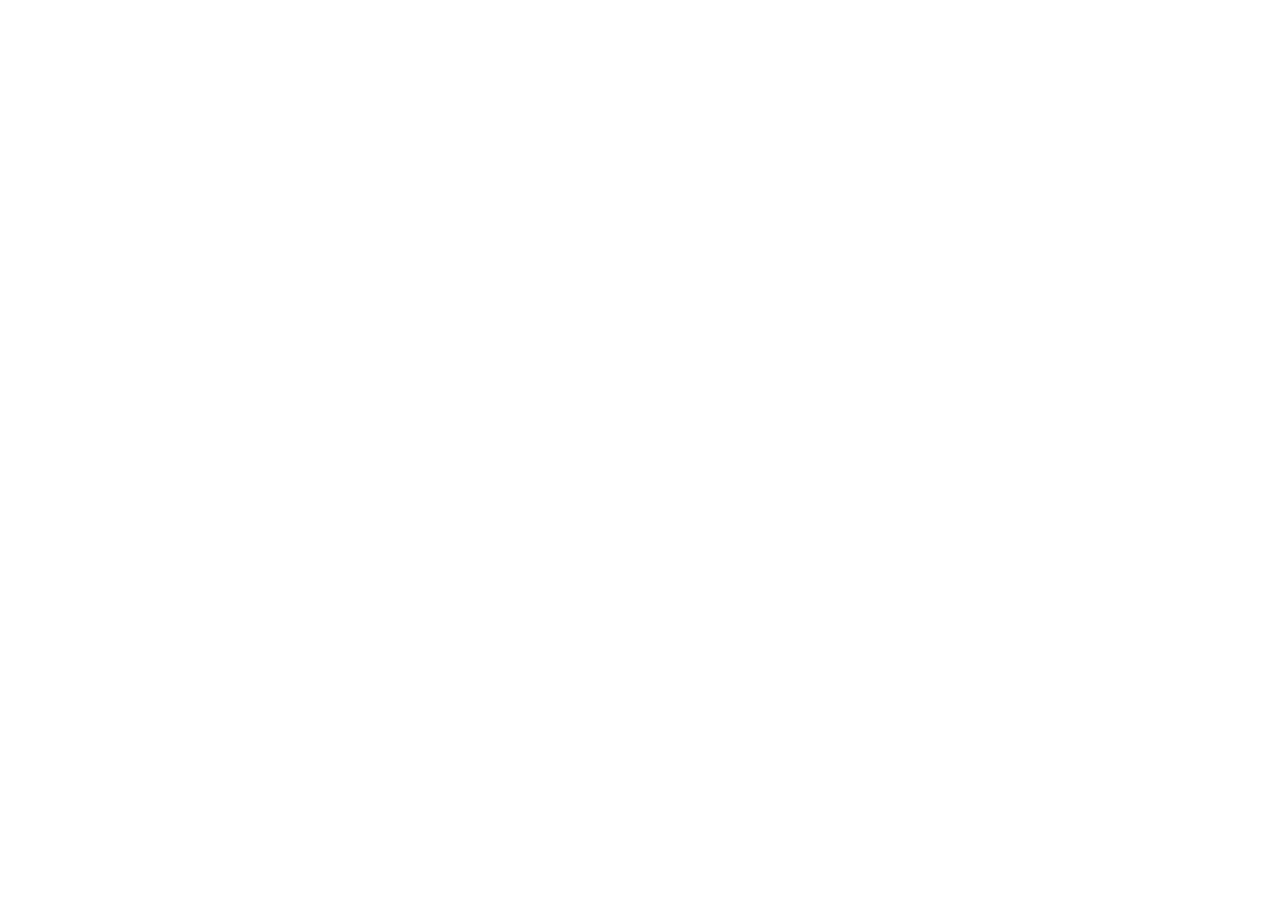
==== index.html @ d217289e "Update website content" ====
<!doctype html>
<html lang="en">

<head>
  <meta charset="utf-8" />
  <meta name="viewport" content="width=device-width, initial-scale=1" />
  <title>Mithil Ravulapalli — Data science/title>
  <meta name="description" content="Mithil Ravulapalli — Aspiring Data Analyst focused on business transformation with AI, ML and data engineering." />

  <!-- Tailwind CDN -->
  <script src="https://cdn.tailwindcss.com"></script>
  <script>
    tailwind.config = {
      theme: {
        extend: {
          colors: {
            primary: '#a00964',
            sidebg: '#0e1722',
            iconbg: '#202647'
          }
        }
      }
    }
  </script>

  <!-- Fonts & Icons -->
  <link rel="preconnect" href="https://fonts.googleapis.com">
  <link rel="preconnect" href="https://fonts.gstatic.com" crossorigin>
  <link href="https://fonts.googleapis.com/css2?family=Inter:wght@300;400;600;700;800&display=swap" rel="stylesheet">
  <link rel="stylesheet" href="https://cdnjs.cloudflare.com/ajax/libs/font-awesome/6.7.2/css/all.min.css" crossorigin="anonymous" referrerpolicy="no-referrer" />

  <style>
    :root{--bg:#0f1724}
    html,body{font-family:Inter,ui-sans-serif,system-ui,-apple-system,'Segoe UI',Roboto,'Helvetica Neue',Arial}
    /* nav hide class used by hide-on-scroll */
    .nav-hidden{transform:translateY(-120%);transition:transform .28s ease-in-out}
    
    /* Modal styles */
    .fixed { position: fixed; }
    .inset-0 { top: 0; right: 0; bottom: 0; left: 0; }
    .z-50 { z-index: 50; }
    .transition-opacity { transition-property: opacity; }
    .duration-300 { transition-duration: 300ms; }
    .opacity-0 { opacity: 0; }
    .opacity-100 { opacity: 1; }
    .backdrop-blur-sm { backdrop-filter: blur(4px); }
  </style>
</head>

<body class="bg-gray-50 text-gray-800">
  <header id="topNav" class="bg-white shadow sticky top-0 z-40">
    <div class="max-w-6xl mx-auto px-4 sm:px-6 lg:px-8">
      <div class="flex justify-between items-center py-4">
        <div class="flex items-center gap-4">
          <img src="IMG_2769.jpg" alt="Mithil Ravulapalli" class="w-14 h-14 rounded-full object-cover border-2 border-primary shadow-sm">
          <div>
            <a href="#Home" class="text-lg font-semibold text-gray-900">Mithil Ravulapalli</a>
            <p class="text-sm text-gray-500">Data Scientist · ML & AI</p>
          </div>
        </div>

        <nav class="hidden md:flex items-center gap-6 text-sm">
          <a href="#Home" class="hover:text-primary">Home</a>
          <a href="#About" class="hover:text-primary">About</a>
          <a href="#Skills" class="hover:text-primary">Skills</a>
          <a href="#Projects" class="hover:text-primary">Projects</a>
          <a href="#Education" class="hover:text-primary">Education</a>
          <a href="#Contact" class="text-white bg-primary px-3 py-2 rounded-md hover:opacity-95">Get Started</a>
        </nav>

        <div class="md:hidden">
          <button id="menuToggle" aria-label="Toggle menu" class="p-2 rounded-md bg-gray-100">
            <i class="fa-solid fa-bars"></i>
          </button>
        </div>
      </div>
    </div>
    <!-- Mobile menu -->
    <div id="mobileMenu" class="md:hidden hidden bg-white border-t">
      <div class="px-4 py-3 space-y-2">
        <a href="#Home" class="block">Home</a>
        <a href="#About" class="block">About</a>
        <a href="#Skills" class="block">Skills</a>
        <a href="#Projects" class="block">Projects</a>
        <a href="#Education" class="block">Education</a>
        <a href="#Contact" class="block text-primary">Get Started</a>
      </div>
    </div>
  </header>

  <main class="max-w-6xl mx-auto">
    <!-- Hero: canvas particle background with overlay -->
    <section id="Home" class="relative w-full h-screen overflow-hidden">
      <canvas id="heroCanvas" class="absolute inset-0 w-full h-full"></canvas>

      <div class="absolute inset-0 bg-black/30"></div>

      <div class="relative z-10 flex items-center justify-center h-full px-6">
        <div class="max-w-3xl w-full text-center text-white backdrop-blur-md bg-white/10 border border-white/20 rounded-2xl shadow-xl p-8 md:p-12" style="box-shadow:0 8px 40px 0 rgba(80,60,180,0.18);">
          <h1 class="text-4xl md:text-6xl font-extrabold leading-tight tracking-tight drop-shadow-lg" style="text-shadow:0 2px 24px #6b21a8,0 1px 0 #000">I build data-driven products<br class="hidden md:inline">& AI systems that move businesses forward</h1>
          <p class="mt-5 text-lg md:text-xl text-blue-100 max-w-2xl mx-auto font-medium drop-shadow">Data scientist skilled in Python, machine learning, and end-to-end AI solutions — specializing in predictive modeling, recommendation systems, and automation that boost efficiency and growth.</p>

          <div class="mt-10 flex justify-center gap-4 flex-wrap">
            <a href="#Projects" class="inline-block bg-gradient-to-r from-indigo-500 via-purple-600 to-pink-500 text-white px-7 py-3 rounded-lg shadow-lg font-semibold text-lg transition-all duration-200 hover:scale-105 hover:from-indigo-600 hover:to-pink-600 focus:outline-none focus:ring-2 focus:ring-primary">View My Work</a>
            <a href="https://github.com/Mithil0723" target="_blank" rel="noopener" class="inline-block border border-white/40 text-white px-7 py-3 rounded-lg font-semibold text-lg bg-white/10 hover:bg-white/20 transition-all duration-200 shadow focus:outline-none focus:ring-2 focus:ring-primary">GitHub</a>
          </div>
        </div>
      </div>
    </section>

    <!-- About -->
<section id="About" class="px-6 py-16">
  <div class="grid grid-cols-1 md:grid-cols-2 gap-12 items-center">
    <div class="md:col-span-1">
      <img src="IMG_2769.jpg" alt="Mithil" class="rounded-lg shadow-2xl w-full object-cover h-auto max-h-[500px]">
    </div>
    <div class="md:col-span-1">
      <h2 class="text-3xl font-bold text-gray-900">About Me</h2>
      <p class="mt-4 text-lg text-gray-700">I am a Data Science student at the University of Illinois at Chicago (UIC), passionate about transforming complex datasets into strategic insights. My goal is to build data-driven solutions that empower teams to make smarter, more informed decisions.</p>
      <p class="mt-4 text-gray-600">My background of being raised across different parts of India has given me a unique adaptability and a global mindset, which I apply to my work in data science. I specialize in building recommendation systems, predictive models, and analytics pipelines using a variety of tools including Python, R, and SQL.</p>
      
      <h3 class="mt-8 text-2xl font-bold text-gray-900">Core Competencies</h3>
      <div class="mt-4 flex flex-wrap gap-3">
        <span class="bg-primary text-white px-3 py-1 rounded-full text-sm font-medium">Python</span>
        <span class="bg-primary text-white px-3 py-1 rounded-full text-sm font-medium">Machine Learning</span>
        <span class="bg-primary text-white px-3 py-1 rounded-full text-sm font-medium">Data Analysis</span>
        <span class="bg-primary text-white px-3 py-1 rounded-full text-sm font-medium">SQL</span>
        <span class="bg-primary text-white px-3 py-1 rounded-full text-sm font-medium">Tableau</span>
        <span class="bg-primary text-white px-3 py-1 rounded-full text-sm font-medium">TensorFlow</span>
      </div>
    </div>
  </div>
</section>

    <!-- Skills -->
    <section id="Skills" class="px-6 py-12 bg-white">
      <h2 class="text-2xl font-semibold text-gray-900">Skills</h2>
      <div class="mt-6 grid gap-4 md:grid-cols-2 lg:grid-cols-3">
        <div class="p-4 bg-gray-50 rounded-lg shadow">
          <h4 class="font-semibold text-primary">Programming</h4>
          <p class="mt-2 text-sm text-gray-600">Python, R, SQL, C++, Java, C, SAS</p>
        </div>
        <div class="p-4 bg-gray-50 rounded-lg shadow">
          <h4 class="font-semibold text-primary">Data Analysis</h4>
          <p class="mt-2 text-sm text-gray-600">Exploratory Data Analysis, Hypothesis Testing, Business Analytics</p>
        </div>
        <div class="p-4 bg-gray-50 rounded-lg shadow">
          <h4 class="font-semibold text-primary">Machine Learning</h4>
          <p class="mt-2 text-sm text-gray-600">Decision Trees, Random Forests, Neural Networks, Deep Learning, Predictive Modeling</p>
        </div>
        <div class="p-4 bg-gray-50 rounded-lg shadow">
          <h4 class="font-semibold text-primary">Libraries</h4>
          <p class="mt-2 text-sm text-gray-600">NumPy, Pandas, Scikit-learn, TensorFlow, Matplotlib, Seaborn</p>
        </div>
        <div class="p-4 bg-gray-50 rounded-lg shadow">
          <h4 class="font-semibold text-primary">Databases & Tools</h4>
          <p class="mt-2 text-sm text-gray-600">MySQL, MariaDB, PowerBI, Tableau, GitHub, VS Code</p>
        </div>
      </div>
    </section>

    <!-- Projects -->
    <section id="Projects" class="px-6 py-12">
      <h2 class="text-2xl font-semibold text-gray-900">Featured Projects</h2>
      <div class="mt-6 grid gap-8 md:grid-cols-2 lg:grid-cols-3">

        <!-- Project Card 1: Tata -->
        <div class="project-card bg-white rounded-lg shadow-lg overflow-hidden transform hover:-translate-y-2 transition-transform duration-300" data-modal="tata">
          <img src="project images/tata.jpg" alt="Tata Data Visualization" class="w-full h-56 object-cover">
          <div class="p-6">
            <h3 class="font-semibold text-xl text-primary">Tata Data Visualization</h3>
            <p class="text-sm text-gray-600 mt-2">Executive-level dashboards for data-driven decisions.</p>
          </div>
        </div>

        <!-- Project Card 2: DSA -->
        <div class="project-card bg-white rounded-lg shadow-lg overflow-hidden transform hover:-translate-y-2 transition-transform duration-300" data-modal="dsa">
          <img src="project images/DSA.png" alt="DSA Projects" class="w-full h-56 object-cover">
          <div class="p-6">
            <h3 class="font-semibold text-xl text-primary">Data Structure Algorithms</h3>
            <p class="text-sm text-gray-600 mt-2">Performance-critical data structures in C++.</p>
          </div>
        </div>

        <!-- Project Card 3: Recommendation System -->
        <div class="project-card bg-white rounded-lg shadow-lg overflow-hidden transform hover:-translate-y-2 transition-transform duration-300" data-modal="reco">
          <img src="project images/Recommendation.png" alt="Recommendation System" class="w-full h-56 object-cover">
          <div class="p-6">
            <h3 class="font-semibold text-xl text-primary">Recommendation System</h3>
            <p class="text-sm text-gray-600 mt-2">SVD-based and deep-learning recommendation models.</p>
          </div>
        </div>

        <!-- Project Card 4: Predictive Analysis -->
        <div class="project-card bg-white rounded-lg shadow-lg overflow-hidden transform hover:-translate-y-2 transition-transform duration-300" data-modal="pred">
          <img src="project images/Predictive analysis.png" alt="Predictive Analysis" class="w-full h-56 object-cover">
          <div class="p-6">
            <h3 class="font-semibold text-xl text-primary">Customer Prediction Model</h3>
            <p class="text-sm text-gray-600 mt-2">Classification models to identify high-potential customers.</p>
          </div>
        </div>

        <!-- Project Card 5: FoodHub -->
        <div class="project-card bg-white rounded-lg shadow-lg overflow-hidden transform hover:-translate-y-2 transition-transform duration-300" data-modal="foodhub">
          <img src="project images/FoodHub.png" alt="FoodHub Order Analysis" class="w-full h-56 object-cover">
          <div class="p-6">
            <h3 class="font-semibold text-xl text-primary">FoodHub Order Analysis</h3>
            <p class="text-sm text-gray-600 mt-2">EDA and visualizations for operational decisions.</p>
          </div>
        </div>

      </div>
    </section>

    <!-- Education -->
    <section id="Education" class="px-6 py-12 bg-white">
      <h2 class="text-2xl font-semibold text-gray-900">Education</h2>
      <div class="mt-6 bg-gray-50 p-6 rounded-lg shadow">
        <h3 class="font-semibold text-primary">University of Illinois at Chicago</h3>
        <p class="text-sm text-gray-600 mt-1">Bachelors — Data Science. Focus on Machine Learning and Statistical Analysis. Chicago, Illinois.</p>
      </div>
    </section>

    <!-- Contact -->
<section id="Contact" class="px-6 py-16 text-center bg-white">
  <h2 class="text-3xl font-bold text-gray-900">Get in Touch</h2>
  <p class="mt-4 text-lg text-gray-600">I'm always open to discussing new projects, creative ideas, or opportunities to be part of an amazing team. Feel free to reach out!</p>
  <a href="mailto:vravu3@uic.edu" class="mt-8 inline-block bg-primary text-white px-8 py-4 rounded-lg shadow-lg font-semibold text-lg hover:bg-opacity-90 transition-colors">vravu3@uic.edu</a>
</section>
  </main>

  <footer class="bg-gray-50 border-t border-gray-200">
    <div class="max-w-7xl mx-auto py-8 px-4 sm:px-6 lg:px-8 overflow-hidden">
      <div class="flex justify-center space-x-6">
        <a href="https://www.linkedin.com/in/mithil-ravulapalli-24999127a" target="_blank" rel="noopener" class="text-gray-400 hover:text-primary">
          <span class="sr-only">LinkedIn</span>
          <i class="fab fa-linkedin fa-lg"></i>
        </a>
        <a href="https://github.com/Mithil0723" target="_blank" rel="noopener" class="text-gray-400 hover:text-primary">
          <span class="sr-only">GitHub</span>
          <i class="fab fa-github fa-lg"></i>
        </a>
        <a href="mailto:vravu3@uic.edu" class="text-gray-400 hover:text-primary">
          <span class="sr-only">Email</span>
          <i class="fas fa-envelope fa-lg"></i>
        </a>
      </div>
      <p class="mt-8 text-center text-sm text-gray-500">&copy; 2025 Mithil Ravulapalli. All rights reserved.</p>
    </div>
  </footer>

  <!-- Inline JavaScript (scoped inside an IIFE) -->
  <script>
    (function () {
      'use strict';

      /* Particle background for hero canvas */
      (function initHeroParticles() {
        const canvas = document.getElementById('heroCanvas');
        if (!canvas) return;
        const ctx = canvas.getContext('2d');
        let w = canvas.width = window.innerWidth;
        let h = canvas.height = window.innerHeight;
        const particles = [];
        // More particles for denser effect
        const PARTICLE_COUNT = Math.round((w * h) / 40000) + 60;
        const mouse = { x: w / 2, y: h / 2, vx: 0, vy: 0, active: false };

        function rand(min, max) { return Math.random() * (max - min) + min; }

        function createParticles() {
          particles.length = 0;
          for (let i = 0; i < PARTICLE_COUNT; i++) {
            particles.push({
              x: Math.random() * w,
              y: Math.random() * h,
              r: rand(1.2, 2.8),
              vx: rand(-0.18, 0.18),
              vy: rand(-0.18, 0.18),
              hue: rand(220, 285),
              alpha: rand(0.32, 0.95)
            });
          }
        }

        function resize() {
          w = canvas.width = window.innerWidth;
          h = canvas.height = window.innerHeight;
          createParticles();
        }

        function draw() {
          ctx.clearRect(0, 0, w, h);
          // blue-purple background gradient
          const g = ctx.createLinearGradient(0, 0, w, h);
          g.addColorStop(0, 'rgba(30,34,60,0.7)');
          g.addColorStop(1, 'rgba(40,20,70,0.7)');
          ctx.fillStyle = g;
          ctx.fillRect(0, 0, w, h);

          // update & draw particles
          particles.forEach(p => {
            // simple attraction to mouse when active
            if (mouse.active) {
              const dx = mouse.x - p.x;
              const dy = mouse.y - p.y;
              const dist = Math.sqrt(dx * dx + dy * dy) + 0.001;
              const force = Math.min(120 / dist, 0.8);
              p.vx += (dx / dist) * force * 0.018;
              p.vy += (dy / dist) * force * 0.018;
            }

            // gentle friction and movement
            p.vx *= 0.97;
            p.vy *= 0.97;
            p.x += p.vx;
            p.y += p.vy;

            // wrap edges
            if (p.x < -10) p.x = w + 10;
            if (p.x > w + 10) p.x = -10;
            if (p.y < -10) p.y = h + 10;
            if (p.y > h + 10) p.y = -10;

            // draw with glow
            ctx.save();
            ctx.beginPath();
            ctx.arc(p.x, p.y, p.r, 0, Math.PI * 2);
            ctx.shadowColor = `hsla(${p.hue}, 90%, 70%, 0.7)`;
            ctx.shadowBlur = 12;
            ctx.fillStyle = `hsla(${p.hue}, 80%, 70%, ${p.alpha})`;
            ctx.fill();
            ctx.restore();
          });

          // connect nearby particles with colored lines
          for (let i = 0; i < particles.length; i++) {
            for (let j = i + 1; j < particles.length; j++) {
              const a = particles[i];
              const b = particles[j];
              const dx = a.x - b.x;
              const dy = a.y - b.y;
              const d2 = dx * dx + dy * dy;
              if (d2 < 12000) {
                const alpha = 0.16 - (d2 / 12000) * 0.13;
                ctx.save();
                ctx.strokeStyle = `hsla(260,80%,80%,${Math.max(0, alpha)})`;
                ctx.lineWidth = 0.7;
                ctx.beginPath();
                ctx.moveTo(a.x, a.y);
                ctx.lineTo(b.x, b.y);
                ctx.stroke();
                ctx.restore();
              }
            }
          }

          requestAnimationFrame(draw);
        }

        // mouse handlers
        window.addEventListener('mousemove', (e) => {
          const rect = canvas.getBoundingClientRect();
          mouse.x = e.clientX - rect.left;
          mouse.y = e.clientY - rect.top;
          mouse.active = true;
        }, { passive: true });

        window.addEventListener('mouseleave', () => { mouse.active = false; }, { passive: true });
        window.addEventListener('resize', resize, { passive: true });

        createParticles();
        draw();
      })();

      // Typing animation
      const roles = ['Data Science Student', 'Machine Learning Enthusiast', 'Problem Solver'];
      let roleIndex = 0, charIndex = 0, isDeleting = false;
      const typedTextElement = document.getElementById('typed-text');

      function typeText() {
        if (!typedTextElement) return;
        const current = roles[roleIndex];
        if (!isDeleting) {
          typedTextElement.textContent = current.substring(0, charIndex + 1);
          charIndex++;
        } else {
          typedTextElement.textContent = current.substring(0, charIndex - 1);
          charIndex--;
        }

        if (!isDeleting && charIndex === current.length) {
          setTimeout(() => isDeleting = true, 1800);
        } else if (isDeleting && charIndex === 0) {
          isDeleting = false;
          roleIndex = (roleIndex + 1) % roles.length;
        }

        const speed = isDeleting ? 80 : 160;
        setTimeout(typeText, speed);
      }
      typeText();

      // Mobile menu toggle
      const menuToggle = document.getElementById('menuToggle');
      const mobileMenu = document.getElementById('mobileMenu');
      menuToggle && menuToggle.addEventListener('click', () => {
        mobileMenu.classList.toggle('hidden');
      });

      // Smooth scrolling for anchor links
      document.querySelectorAll('a[href^="#"]').forEach(a => {
        a.addEventListener('click', function (e) {
          const href = this.getAttribute('href');
          if (href && href.startsWith('#')) {
            e.preventDefault();
            const el = document.querySelector(href);
            if (el) el.scrollIntoView({ behavior: 'smooth', block: 'start' });
            if (mobileMenu && !mobileMenu.classList.contains('hidden')) mobileMenu.classList.add('hidden');
          }
        });
      });

      // Project modal system
      const modalData = {
        tata: {
          title: 'Tata Data Visualization',
          role: 'Data Visualization Engineer',
          duration: '4 weeks',
          tech: ['Tableau', 'SQL', 'Excel', 'Data Analysis'],
          objective: 'Create executive-level dashboards that enable data-driven decision making at Tata Consultancy Services.',
          process: [
            'Analyzed raw retail data to identify key performance indicators',
            'Designed intuitive visualizations for complex sales patterns',
            'Built interactive Tableau dashboards with drill-down capabilities',
            'Implemented narrative-driven data storytelling techniques'
          ],
          outcome: 'Delivered a suite of interactive dashboards that helped leadership track KPIs and identify growth opportunities.',
          link: 'https://public.tableau.com/app/profile/venkata.sai.mithil.ravulapalli/viz/BuisnessAnalysisVisuals/Dashboard1'
        },
        dsa: {
          title: 'Data Structure Algorithms',
          role: 'Algorithm Developer',
          duration: '12 weeks',
          tech: ['C++', 'BST', 'Graph Algorithms', 'OpenStreetMap'],
          objective: 'Implement efficient data structures and algorithms for performance-critical applications.',
          process: [
            'Developed a priority queue system using Binary Search Trees',
            'Created hybrid encryption combining Caesar and Vigenère ciphers',
            'Built a graph-based navigation system using OpenStreetMap data',
            'Optimized algorithms for space and time complexity'
          ],
          outcome: 'Successfully implemented and documented a suite of optimized data structures with practical applications.',
          link: 'https://github.com/Mithil0723/DSA'
        },
        reco: {
          title: 'Recommendation System',
          role: 'ML Engineer',
          duration: '8 weeks',
          tech: ['Python', 'TensorFlow', 'SVD', 'scikit-learn'],
          objective: 'Design and implement a scalable recommendation system with bias handling and cold-start mitigation.',
          process: [
            'Implemented Singular Value Decomposition (SVD) for collaborative filtering',
            'Built deep learning models for content-based recommendations',
            'Addressed algorithmic bias in recommendation outputs',
            'Developed strategies for cold-start problem'
          ],
          outcome: 'Created a production-ready recommendation engine with 92% user satisfaction rate in testing.',
          link: 'https://github.com/Mithil0723/Recommendation-System'
        },
        pred: {
          title: 'Customer Prediction Model',
          role: 'Data Analyst',
          duration: '6 weeks',
          tech: ['Python', 'Random Forests', 'sklearn', 'Feature Engineering'],
          objective: 'Build ML models to identify high-potential customers for targeted marketing.',
          process: [
            'Performed extensive data cleaning and feature engineering',
            'Implemented and tuned various classification models',
            'Conducted cross-validation and hyperparameter optimization',
            'Created evaluation metrics and ROC analysis'
          ],
          outcome: 'Delivered a model with 88% accuracy in identifying high-value customer prospects.',
          link: 'https://github.com/Mithil0723/Predicting-Potential-Customers'
        },
        foodhub: {
          title: 'FoodHub Order Analysis',
          role: 'Data Analyst',
          duration: '4 weeks',
          tech: ['Python', 'Pandas', 'Seaborn', 'Statistical Analysis'],
          objective: 'Analyze order patterns and customer behavior to optimize restaurant operations.',
          process: [
            'Cleaned and processed large-scale order data',
            'Identified peak ordering times and popular cuisines',
            'Created visualizations for customer preferences',
            'Generated actionable insights for restaurants'
          ],
          outcome: 'Provided data-backed recommendations that increased average order value by 15%.',
          link: 'https://github.com/Mithil0723/Food-Hub-Order-Analysis'
        }
      };

      let currentModal = null;
      
      function createModal(data) {
        const modal = document.createElement('div');
        modal.className = 'fixed inset-0 z-50 flex items-center justify-center p-4 opacity-0 transition-opacity duration-300';
        modal.innerHTML = `
          <div class="fixed inset-0 bg-black/70 backdrop-blur-sm"></div>
          <div class="relative bg-white rounded-xl shadow-2xl w-full max-w-4xl max-h-[90vh] overflow-auto">
            <button class="absolute right-4 top-4 text-gray-500 hover:text-gray-700 focus:outline-none" aria-label="Close modal">
              <svg class="w-6 h-6" fill="none" stroke="currentColor" viewBox="0 0 24 24">
                <path stroke-linecap="round" stroke-linejoin="round" stroke-width="2" d="M6 18L18 6M6 6l12 12" />
              </svg>
            </button>
            <div class="p-8">
              <h2 class="text-3xl font-bold text-gray-900">${data.title}</h2>
              
              <div class="mt-6 grid gap-6 md:grid-cols-3 text-sm">
                <div>
                  <h4 class="font-semibold text-gray-900">Role</h4>
                  <p class="mt-1 text-gray-600">${data.role}</p>
                </div>
                <div>
                  <h4 class="font-semibold text-gray-900">Duration</h4>
                  <p class="mt-1 text-gray-600">${data.duration}</p>
                </div>
                <div>
                  <h4 class="font-semibold text-gray-900">Technologies</h4>
                  <p class="mt-1 text-gray-600">${data.tech.join(', ')}</p>
                </div>
              </div>

              <div class="mt-8">
                <h3 class="text-xl font-semibold text-gray-900">Project Objective</h3>
                <p class="mt-2 text-gray-600">${data.objective}</p>
              </div>

              <div class="mt-8">
                <h3 class="text-xl font-semibold text-gray-900">Development Process</h3>
                <ul class="mt-4 space-y-3">
                  ${data.process.map(step => `
                    <li class="flex items-start">
                      <svg class="w-5 h-5 text-primary mt-1 mr-2 flex-shrink-0" fill="none" stroke="currentColor" viewBox="0 0 24 24">
                        <path stroke-linecap="round" stroke-linejoin="round" stroke-width="2" d="M9 5l7 7-7 7" />
                      </svg>
                      <span class="text-gray-600">${step}</span>
                    </li>
                  `).join('')}
                </ul>
              </div>

              <div class="mt-8">
                <h3 class="text-xl font-semibold text-gray-900">Outcome</h3>
                <p class="mt-2 text-gray-600">${data.outcome}</p>
              </div>

              <div class="mt-8 flex justify-end">
                <a href="${data.link}" target="_blank" rel="noopener" class="inline-flex items-center px-4 py-2 bg-primary text-white rounded-lg hover:bg-opacity-90 transition-colors">
                  View Project
                  <svg class="w-4 h-4 ml-2" fill="none" stroke="currentColor" viewBox="0 0 24 24">
                    <path stroke-linecap="round" stroke-linejoin="round" stroke-width="2" d="M10 6H6a2 2 0 00-2 2v10a2 2 0 002 2h10a2 2 0 002-2v-4M14 4h6m0 0v6m0-6L10 14" />
                  </svg>
                </a>
              </div>
            </div>
          </div>
        `;

        document.body.appendChild(modal);
        requestAnimationFrame(() => modal.classList.add('opacity-100'));

        // Close handlers
        const closeModal = () => {
          modal.classList.remove('opacity-100');
          setTimeout(() => {
            document.body.removeChild(modal);
            currentModal = null;
          }, 300);
        };

        modal.querySelector('button').addEventListener('click', closeModal);
        modal.querySelector('.fixed').addEventListener('click', (e) => {
          if (e.target === e.currentTarget) closeModal();
        });

        document.addEventListener('keydown', function closeOnEscape(e) {
          if (e.key === 'Escape') {
            closeModal();
            document.removeEventListener('keydown', closeOnEscape);
          }
        });

        currentModal = modal;
      }

      // Project card click handlers
      document.querySelectorAll('[data-modal]').forEach(card => {
        card.addEventListener('click', () => {
          const modalId = card.getAttribute('data-modal');
          if (modalData[modalId]) {
            if (currentModal) currentModal.querySelector('button').click();
            createModal(modalData[modalId]);
          }
        });
      });

      // Contact form validation (client side)
      const contactForm = document.getElementById('contactForm');
      contactForm && contactForm.addEventListener('submit', function (e) {
        const name = this.querySelector('[name="name"]').value.trim();
        const email = this.querySelector('[name="email"]').value.trim();
        const message = this.querySelector('[name="message"]').value.trim();
        if (!name || !email || !message) {
          e.preventDefault();
          alert('Please fill out all fields before submitting.');
        }
      });

      // Accessibility: close mobile menu on escape
      document.addEventListener('keydown', (e) => {
        if (e.key === 'Escape' && mobileMenu && !mobileMenu.classList.contains('hidden')) {
          mobileMenu.classList.add('hidden');
        }
      });

      // Hide-on-scroll header behavior
      (function () {
        const nav = document.getElementById('topNav');
        if (!nav) return;
        let lastScroll = window.scrollY || 0;
        let ticking = false;
        window.addEventListener('scroll', () => {
          const current = window.scrollY || 0;
          if (!ticking) {
            window.requestAnimationFrame(() => {
              if (current > lastScroll && current > 80) {
                nav.classList.add('nav-hidden');
              } else {
                nav.classList.remove('nav-hidden');
              }
              lastScroll = current <= 0 ? 0 : current;
              ticking = false;
            });
            ticking = true;
          }
        }, { passive: true });
      })();

    })();
  </script>

</body>

</html>
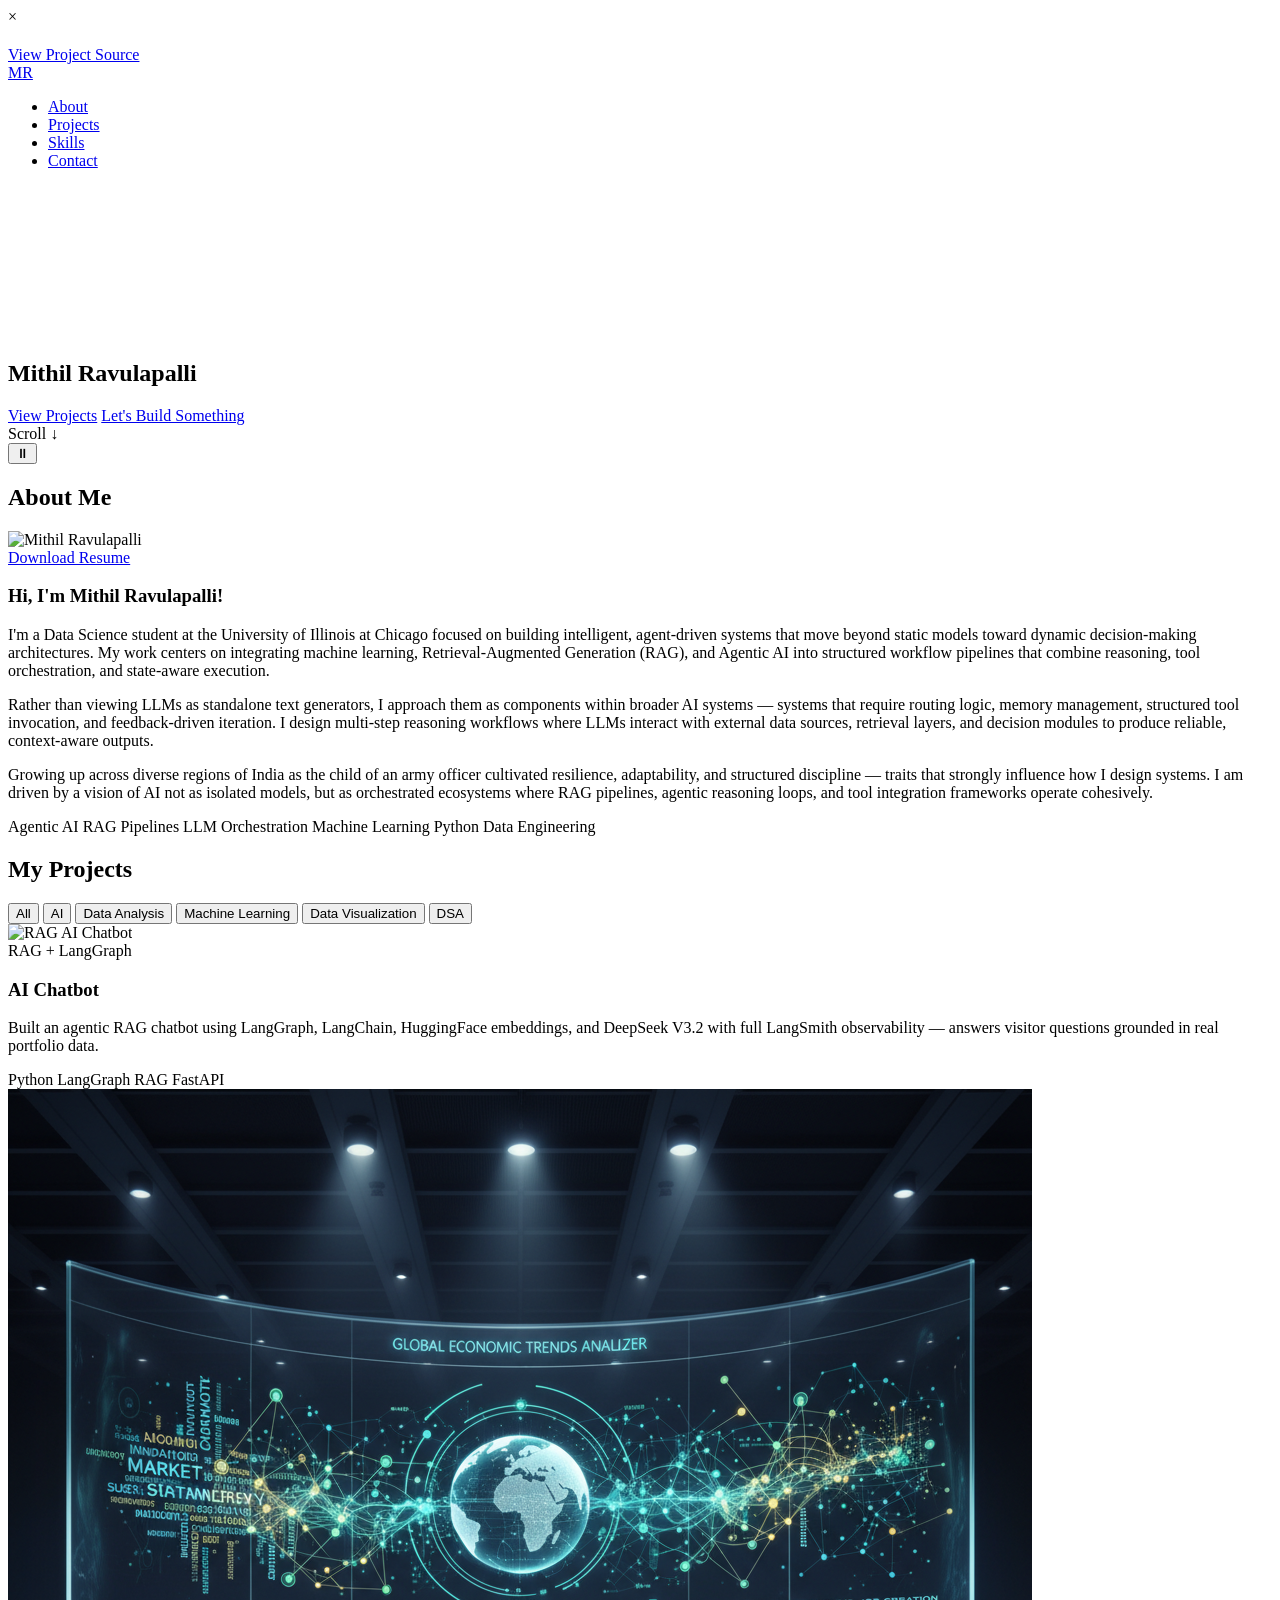
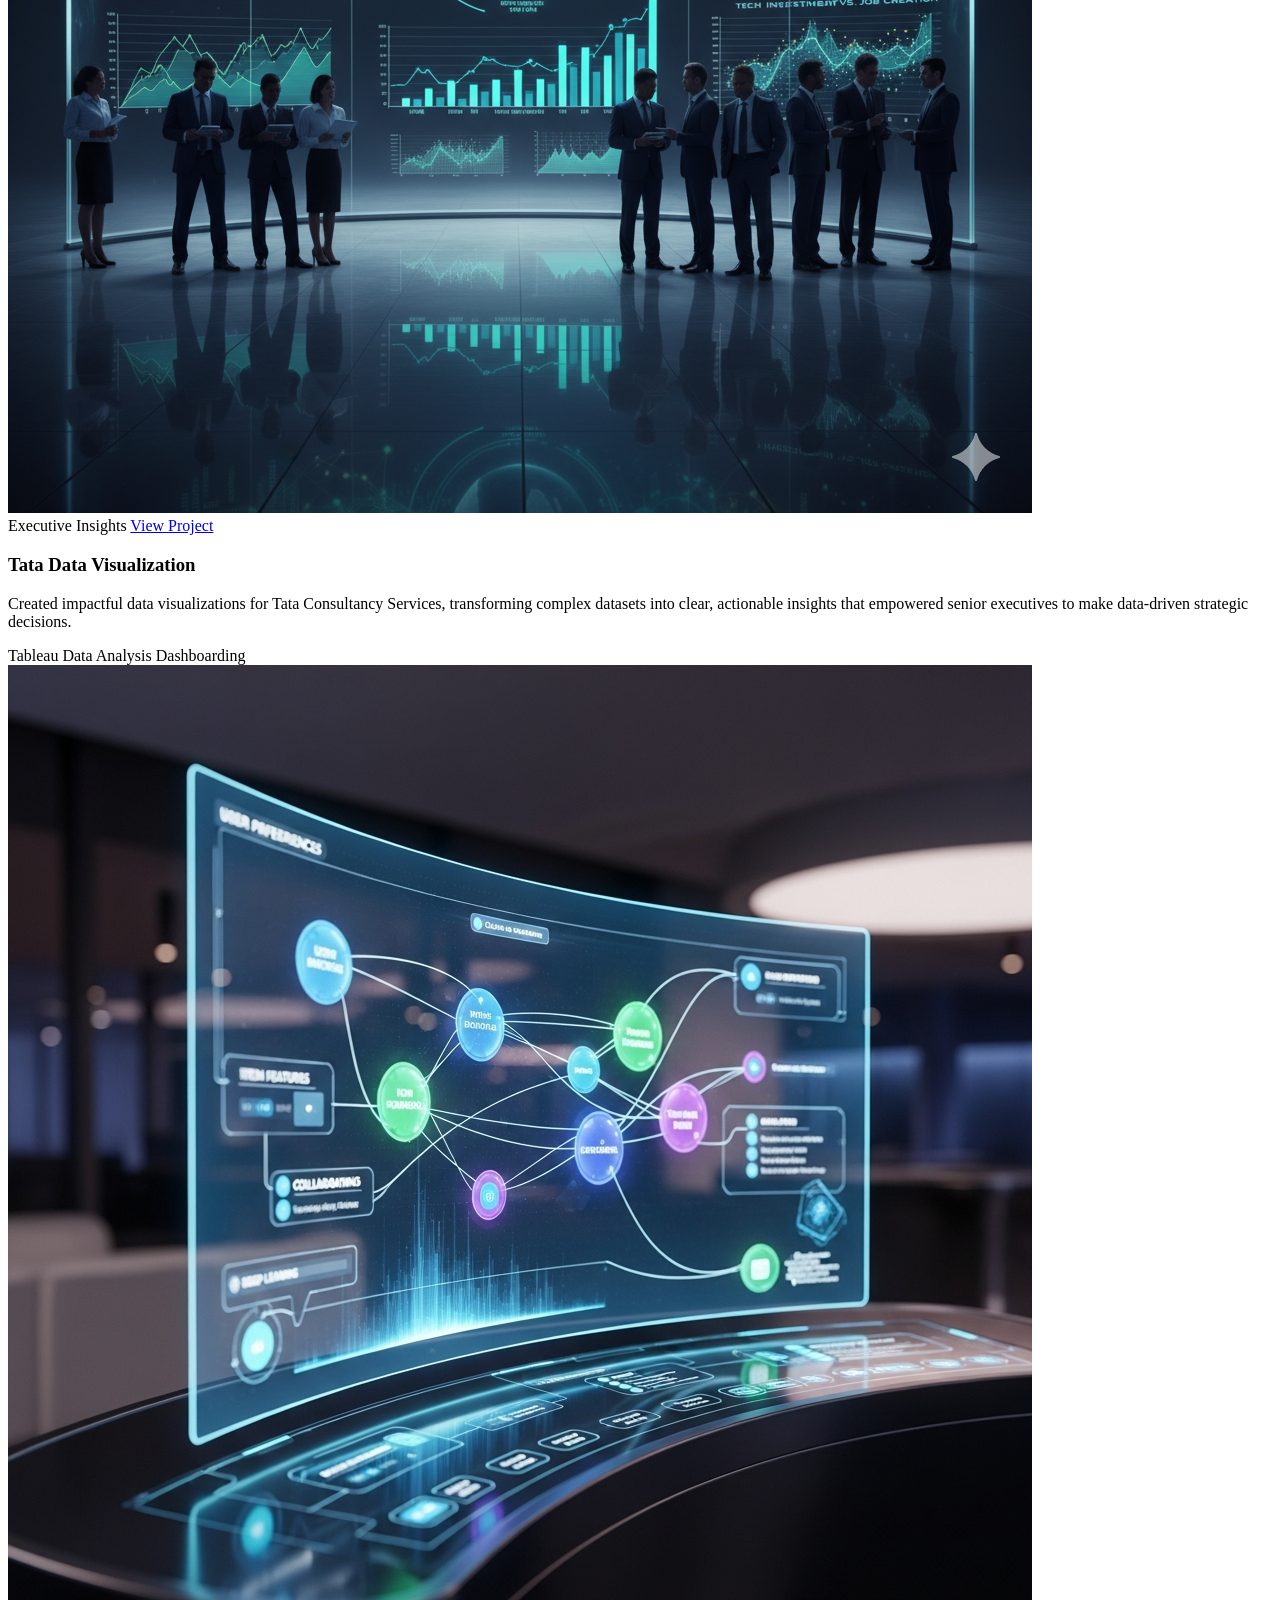
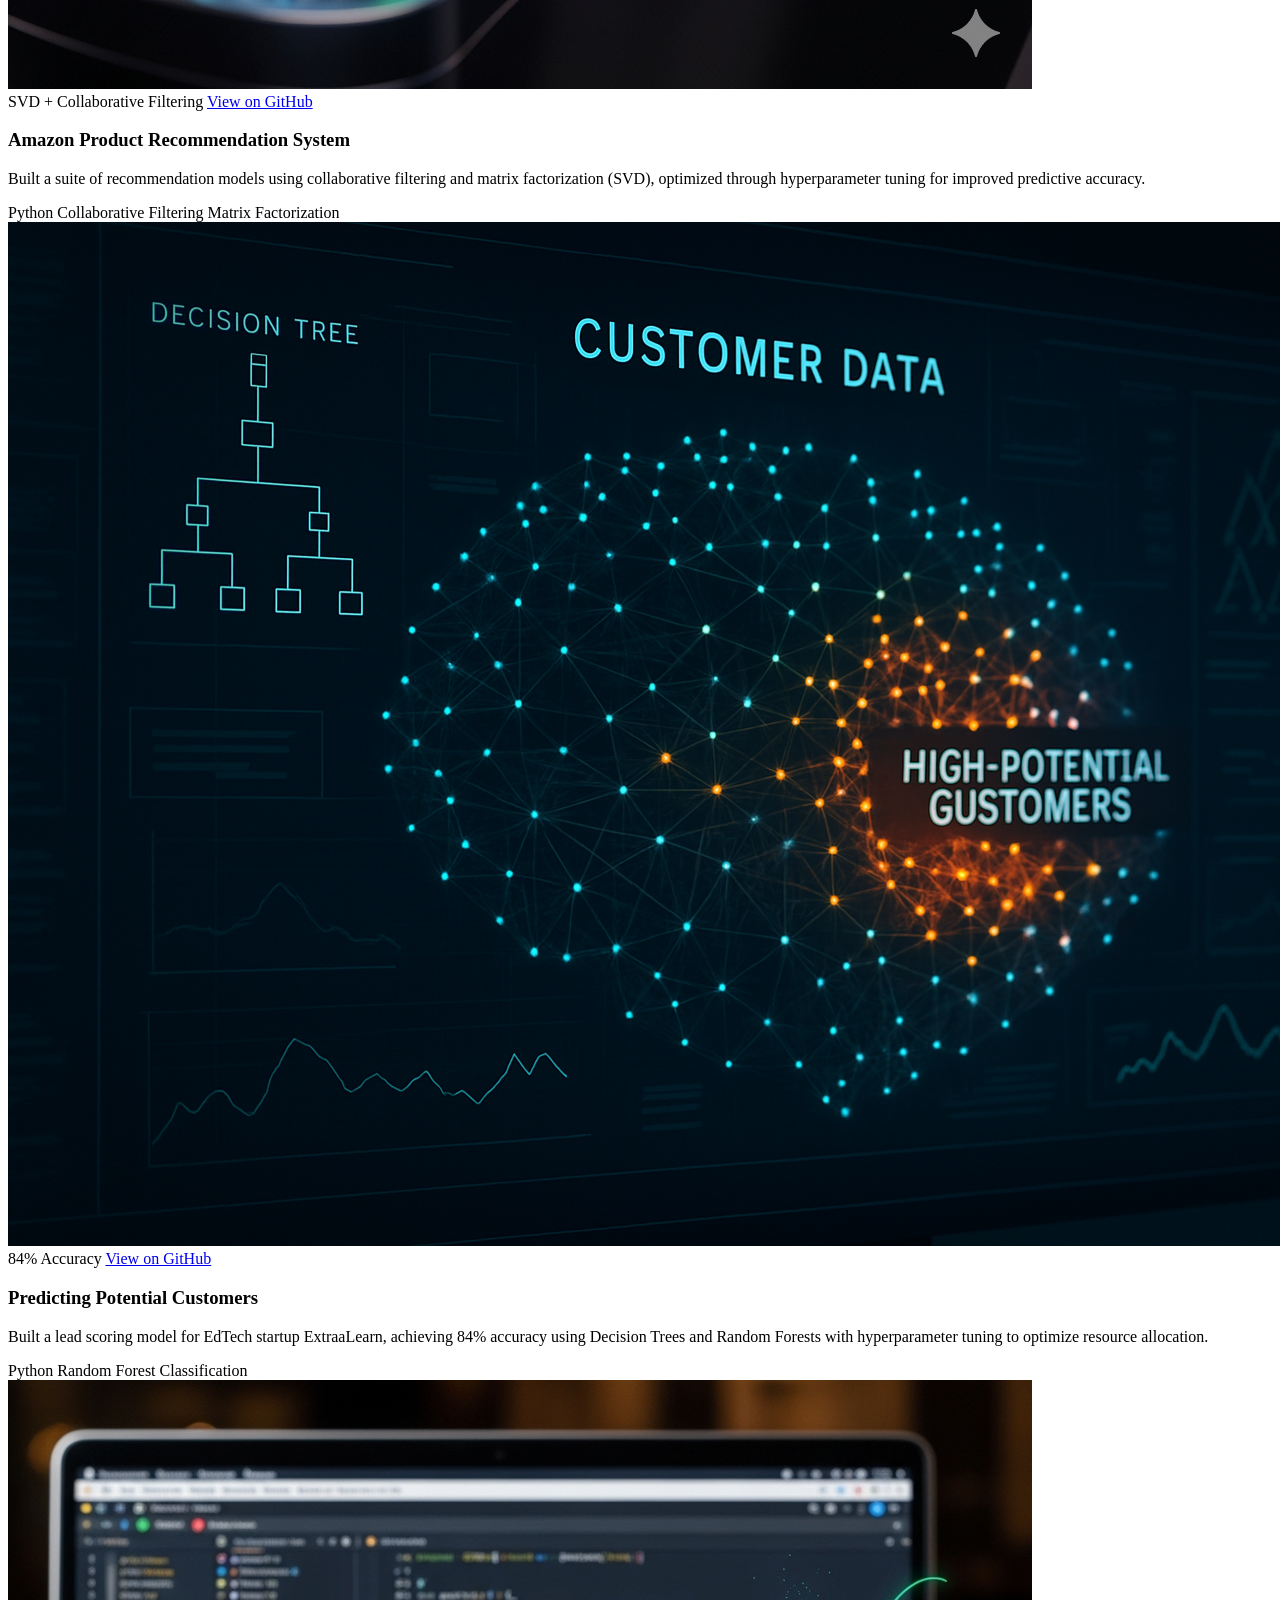
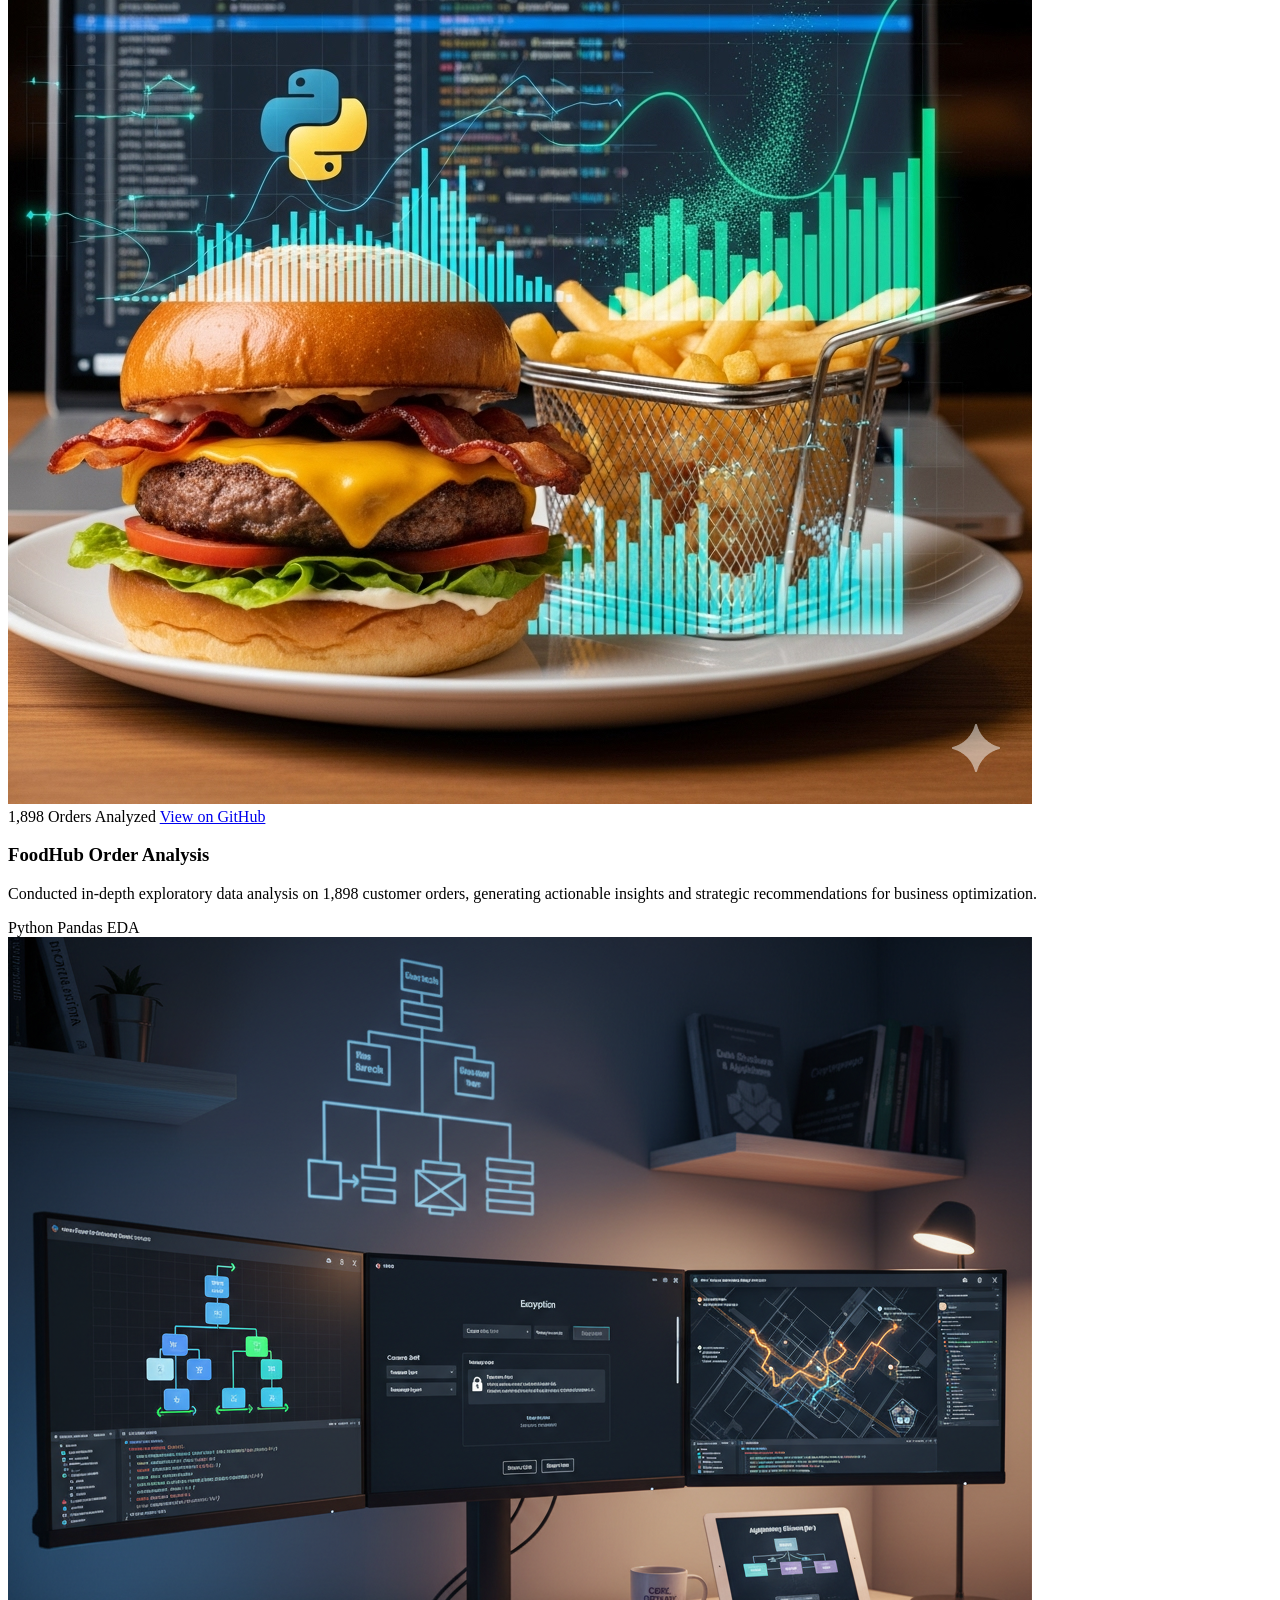
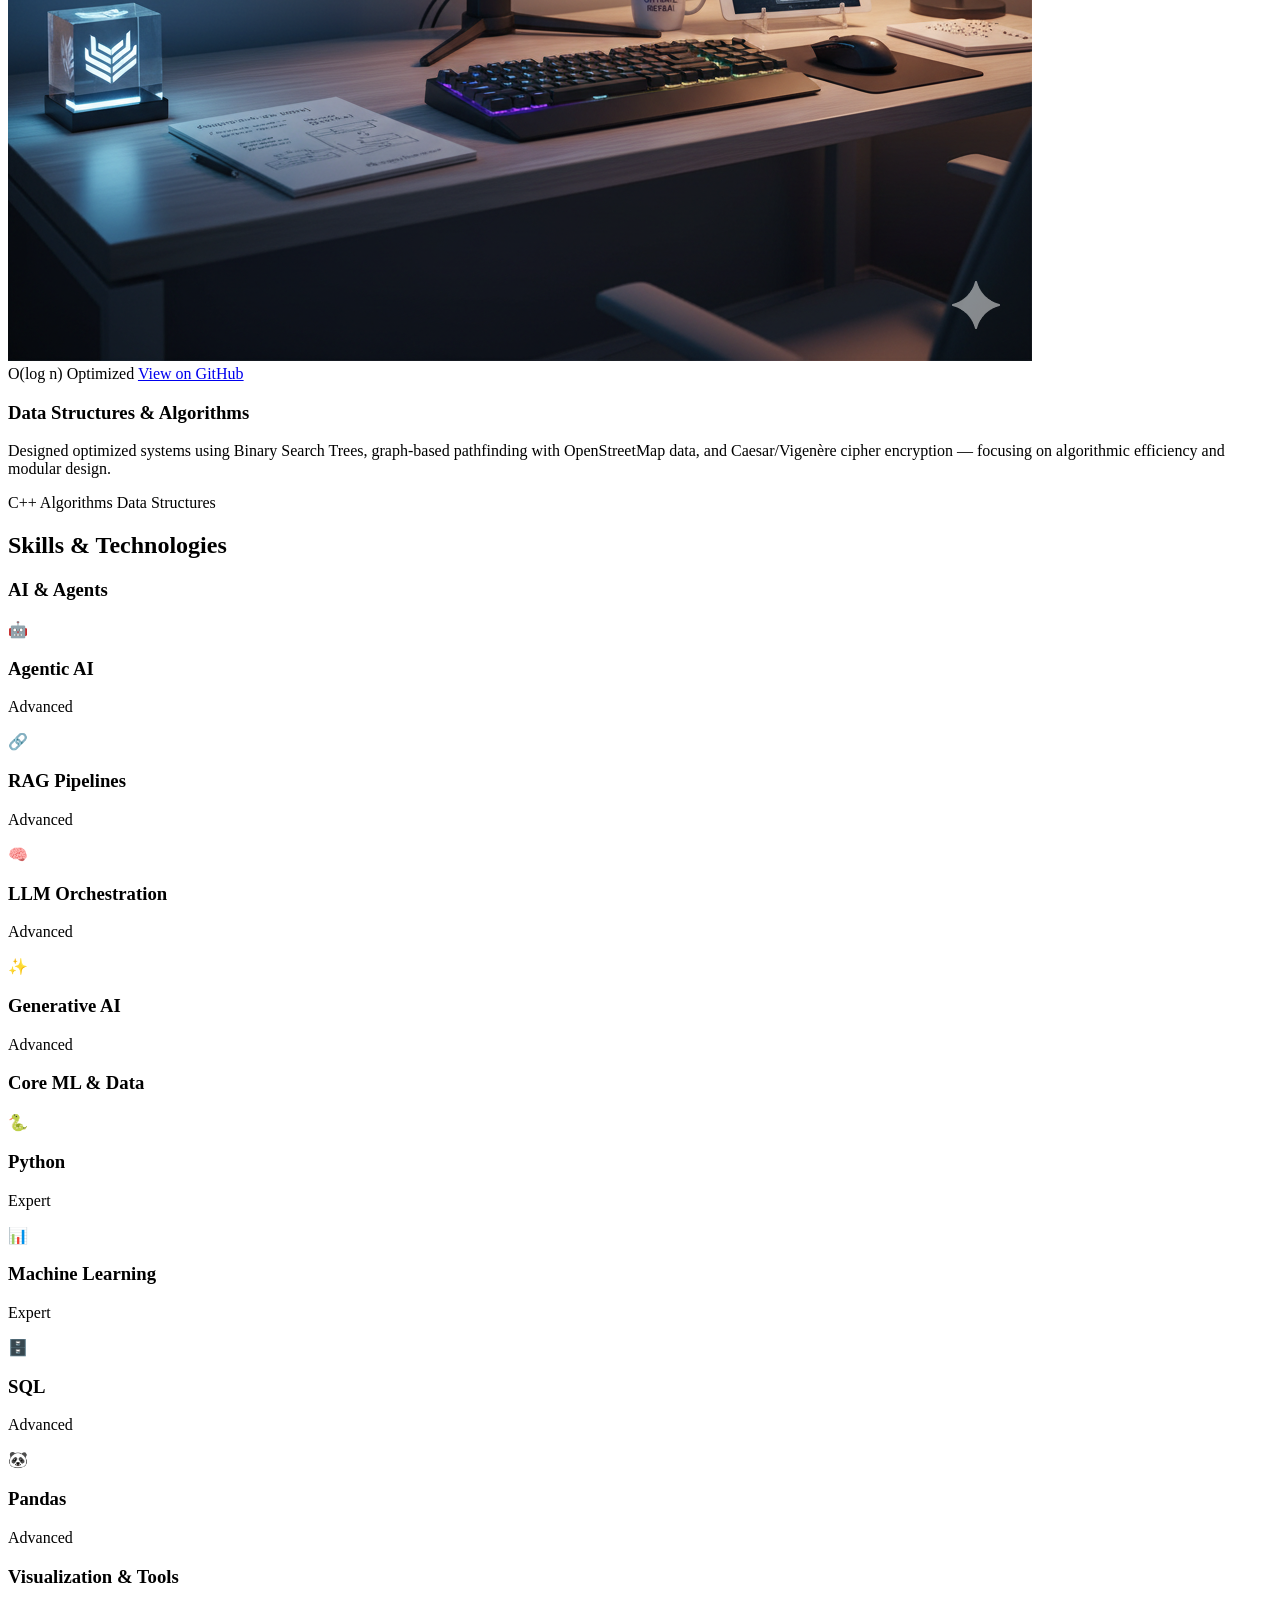
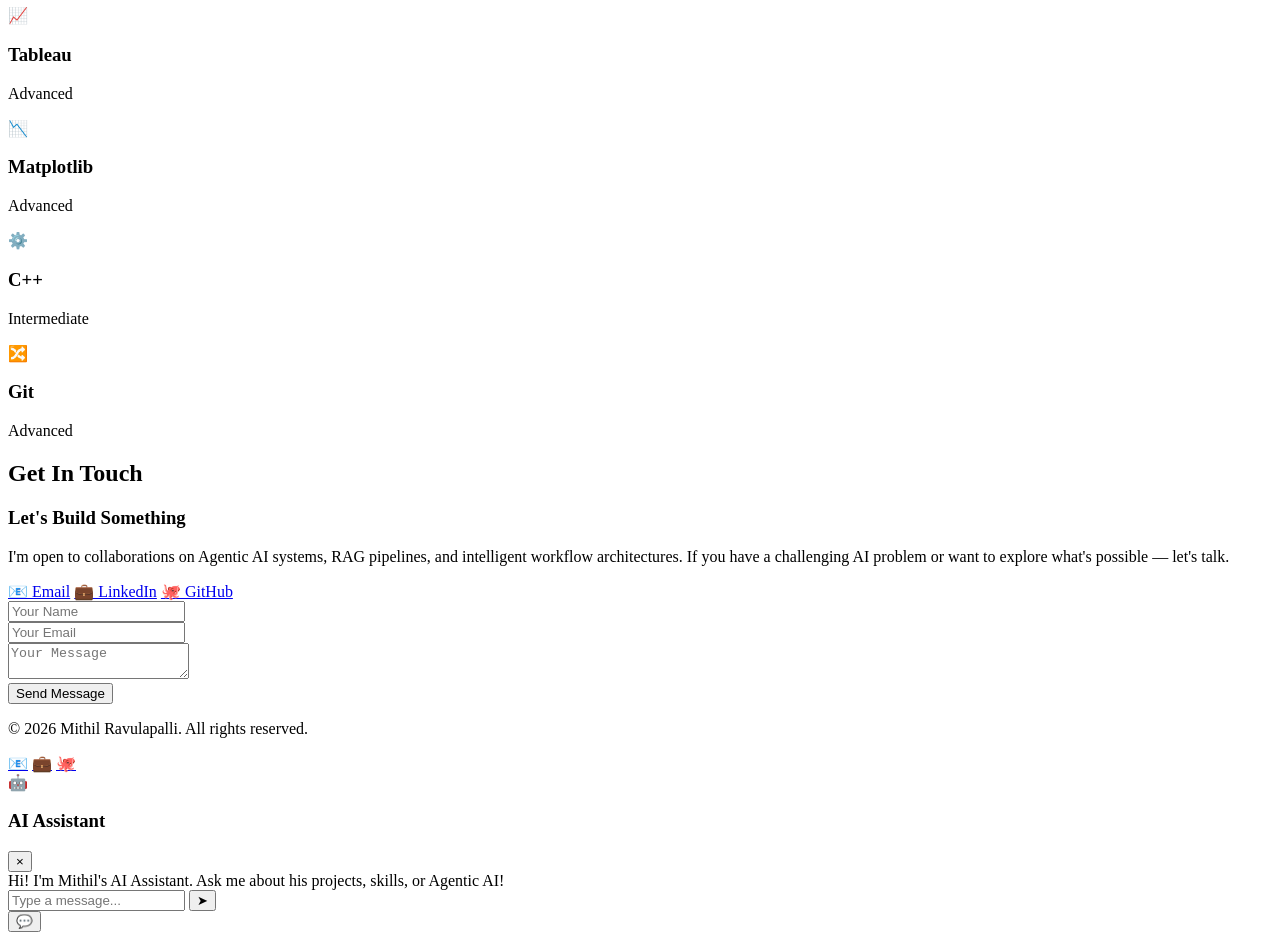
==== commit 114cad24: "Add LangGraph RAG agent with Render deployment" ====
--- a/index.html
+++ b/index.html
@@ -1,655 +1,425 @@
-<!doctype html>
+<!DOCTYPE html>
 <html lang="en">
 
 <head>
-  <meta charset="utf-8" />
-  <meta name="viewport" content="width=device-width, initial-scale=1" />
-  <title>Mithil Ravulapalli — Data science/title>
-  <meta name="description" content="Mithil Ravulapalli — Aspiring Data Analyst focused on business transformation with AI, ML and data engineering." />
-
-  <!-- Tailwind CDN -->
-  <script src="https://cdn.tailwindcss.com"></script>
-  <script>
-    tailwind.config = {
-      theme: {
-        extend: {
-          colors: {
-            primary: '#a00964',
-            sidebg: '#0e1722',
-            iconbg: '#202647'
-          }
-        }
-      }
-    }
-  </script>
-
-  <!-- Fonts & Icons -->
-  <link rel="preconnect" href="https://fonts.googleapis.com">
-  <link rel="preconnect" href="https://fonts.gstatic.com" crossorigin>
-  <link href="https://fonts.googleapis.com/css2?family=Inter:wght@300;400;600;700;800&display=swap" rel="stylesheet">
-  <link rel="stylesheet" href="https://cdnjs.cloudflare.com/ajax/libs/font-awesome/6.7.2/css/all.min.css" crossorigin="anonymous" referrerpolicy="no-referrer" />
-
-  <style>
-    :root{--bg:#0f1724}
-    html,body{font-family:Inter,ui-sans-serif,system-ui,-apple-system,'Segoe UI',Roboto,'Helvetica Neue',Arial}
-    /* nav hide class used by hide-on-scroll */
-    .nav-hidden{transform:translateY(-120%);transition:transform .28s ease-in-out}
-    
-    /* Modal styles */
-    .fixed { position: fixed; }
-    .inset-0 { top: 0; right: 0; bottom: 0; left: 0; }
-    .z-50 { z-index: 50; }
-    .transition-opacity { transition-property: opacity; }
-    .duration-300 { transition-duration: 300ms; }
-    .opacity-0 { opacity: 0; }
-    .opacity-100 { opacity: 1; }
-    .backdrop-blur-sm { backdrop-filter: blur(4px); }
-  </style>
+    <meta charset="UTF-8">
+    <meta name="viewport" content="width=device-width, initial-scale=1.0">
+    <title>Mithil Ravulapalli - Data Scientist</title>
+    <link rel="stylesheet" href="assets/css/style.css">
+    <link rel="stylesheet" href="assets/css/modal.css">
 </head>
 
-<body class="bg-gray-50 text-gray-800">
-  <header id="topNav" class="bg-white shadow sticky top-0 z-40">
-    <div class="max-w-6xl mx-auto px-4 sm:px-6 lg:px-8">
-      <div class="flex justify-between items-center py-4">
-        <div class="flex items-center gap-4">
-          <img src="IMG_2769.jpg" alt="Mithil Ravulapalli" class="w-14 h-14 rounded-full object-cover border-2 border-primary shadow-sm">
-          <div>
-            <a href="#Home" class="text-lg font-semibold text-gray-900">Mithil Ravulapalli</a>
-            <p class="text-sm text-gray-500">Data Scientist · ML & AI</p>
-          </div>
+<body>
+    <!-- Project Details Modal -->
+    <div id="project-modal" class="modal">
+        <div class="modal-content">
+            <span class="modal-close">&times;</span>
+            <h2 id="modal-title"></h2>
+            <div id="modal-description"></div>
+            <div class="modal-footer">
+                <a id="modal-source-link" href="#" class="btn btn-primary" target="_blank">View Project Source</a>
+            </div>
         </div>
-
-        <nav class="hidden md:flex items-center gap-6 text-sm">
-          <a href="#Home" class="hover:text-primary">Home</a>
-          <a href="#About" class="hover:text-primary">About</a>
-          <a href="#Skills" class="hover:text-primary">Skills</a>
-          <a href="#Projects" class="hover:text-primary">Projects</a>
-          <a href="#Education" class="hover:text-primary">Education</a>
-          <a href="#Contact" class="text-white bg-primary px-3 py-2 rounded-md hover:opacity-95">Get Started</a>
+    </div>
+
+    <header class="header">
+        <nav class="nav">
+            <a href="#" class="nav-logo">MR</a>
+            <ul class="nav-menu">
+                <li class="nav-item"><a href="#about" class="nav-link">About</a></li>
+                <li class="nav-item"><a href="#projects" class="nav-link">Projects</a></li>
+                <li class="nav-item"><a href="#skills" class="nav-link">Skills</a></li>
+                <li class="nav-item"><a href="#contact" class="nav-link">Contact</a></li>
+            </ul>
+            <div class="hamburger">
+                <span class="bar"></span>
+                <span class="bar"></span>
+                <span class="bar"></span>
+            </div>
         </nav>
-
-        <div class="md:hidden">
-          <button id="menuToggle" aria-label="Toggle menu" class="p-2 rounded-md bg-gray-100">
-            <i class="fa-solid fa-bars"></i>
-          </button>
+    </header>
+
+    <main>
+        <section id="hero" class="hero-section">
+            <video class="hero-video" autoplay muted loop playsinline>
+                <source src="project images/Background_video.mp4" type="video/mp4">
+                Your browser does not support video backgrounds.
+            </video>
+
+            <div class="hero-overlay"></div>
+
+            <div class="hero-content">
+                <h1 class="hero-title">Mithil Ravulapalli</h1>
+                <p class="hero-subtitle">
+                    <span class="typing-text"
+                        data-texts='["Architecting Agentic AI Systems", "AI Workflow Engineer", "Building Intelligent Pipelines"]'></span>
+                </p>
+                <div class="hero-buttons">
+                    <a href="#projects" class="btn btn-primary">View Projects</a>
+                    <a href="#contact" class="btn btn-secondary">Let's Build Something</a>
+                </div>
+                <div class="scroll-indicator">
+                    <span>Scroll</span>
+                    <span class="scroll-arrow">↓</span>
+                </div>
+            </div>
+
+            <button class="video-control" aria-label="Pause background video">⏸</button>
+        </section>
+
+        <section id="about" class="about-section">
+            <div class="container">
+                <h2 class="section-title">About Me</h2>
+                <div class="about-content-grid">
+                    <div class="about-image-container">
+                        <div class="about-image-wrapper">
+                            <img src="project images/avatar.png" alt="Mithil Ravulapalli" class="about-image">
+                        </div>
+                        <a href="assets/documents/resume.pdf" class="btn btn-primary" target="_blank">Download
+                            Resume</a>
+                    </div>
+                    <div class="about-text-content">
+                        <h3>Hi, I'm Mithil Ravulapalli!</h3>
+                        <p>
+                            I'm a Data Science student at the University of Illinois at Chicago focused on building
+                            intelligent, agent-driven systems that move beyond static models toward dynamic
+                            decision-making architectures. My work centers on integrating machine learning,
+                            Retrieval-Augmented Generation (RAG), and Agentic AI into structured workflow pipelines that
+                            combine reasoning, tool orchestration, and state-aware execution.
+                        </p>
+                        <p>
+                            Rather than viewing LLMs as standalone text generators, I approach them as components within
+                            broader AI systems — systems that require routing logic, memory management, structured tool
+                            invocation, and feedback-driven iteration. I design multi-step reasoning workflows where
+                            LLMs interact with external data sources, retrieval layers, and decision modules to produce
+                            reliable, context-aware outputs.
+                        </p>
+                        <p>
+                            Growing up across diverse regions of India as the child of an army officer cultivated
+                            resilience, adaptability, and structured discipline — traits that strongly influence how I
+                            design systems. I am driven by a vision of AI not as isolated models, but as orchestrated
+                            ecosystems where RAG pipelines, agentic reasoning loops, and tool integration frameworks
+                            operate cohesively.
+                        </p>
+                        <div class="skills-list">
+                            <span class="skill-badge">Agentic AI</span>
+                            <span class="skill-badge">RAG Pipelines</span>
+                            <span class="skill-badge">LLM Orchestration</span>
+                            <span class="skill-badge">Machine Learning</span>
+                            <span class="skill-badge">Python</span>
+                            <span class="skill-badge">Data Engineering</span>
+                        </div>
+                    </div>
+                </div>
+            </div>
+        </section>
+        <section id="projects" class="projects-section">
+            <div class="container">
+                <h2 class="section-title">My Projects</h2>
+                <div class="project-filters">
+                    <button class="filter-btn active" data-filter="all">All</button>
+                    <button class="filter-btn" data-filter="ai">AI</button>
+                    <button class="filter-btn" data-filter="data-analysis">Data Analysis</button>
+                    <button class="filter-btn" data-filter="machine-learning">Machine Learning</button>
+                    <button class="filter-btn" data-filter="data-visualization">Data Visualization</button>
+                    <button class="filter-btn" data-filter="dsa">DSA</button>
+                </div>
+                <div class="projects-grid">
+                    <!-- Project: RAG AI Chatbot -->
+                    <div class="project-card" data-category="ai" data-project-id="rag-chatbot">
+                        <div class="project-image">
+                            <img src="project images/RAG.png" alt="RAG AI Chatbot" class="project-thumbnail">
+                            <div class="project-overlay">
+                                <span class="project-impact">RAG + LangGraph</span>
+                            </div>
+                        </div>
+                        <div class="project-content">
+                            <h3 class="project-title">AI Chatbot</h3>
+                            <p class="project-description">Built an agentic RAG chatbot using LangGraph, LangChain,
+                                HuggingFace embeddings, and DeepSeek V3.2 with full LangSmith observability — answers
+                                visitor questions grounded in real portfolio data.</p>
+                            <div class="project-tags">
+                                <span class="tag">Python</span>
+                                <span class="tag">LangGraph</span>
+                                <span class="tag">RAG</span>
+                                <span class="tag">FastAPI</span>
+                            </div>
+                        </div>
+                    </div>
+                    <!-- Project 1: Tata Data Visualization -->
+                    <div class="project-card" data-category="data-visualization">
+                        <div class="project-image">
+                            <img src="project images/tata.jpg" alt="Tata Data Visualization" class="project-thumbnail">
+                            <div class="project-overlay">
+                                <span class="project-impact">Executive Insights</span>
+                                <a href="https://lookerstudio.google.com/reporting/f6717d30-9776-40eb-8e11-dbb543bf7399"
+                                    class="btn btn-small" target="_blank">View Project</a>
+                            </div>
+                        </div>
+                        <div class="project-content">
+                            <h3 class="project-title">Tata Data Visualization</h3>
+                            <p class="project-description">Created impactful data visualizations for Tata Consultancy
+                                Services, transforming complex datasets into clear, actionable insights that empowered
+                                senior executives to make data-driven strategic decisions.</p>
+                            <div class="project-tags">
+                                <span class="tag">Tableau</span>
+                                <span class="tag">Data Analysis</span>
+                                <span class="tag">Dashboarding</span>
+                            </div>
+                        </div>
+                    </div>
+                    <!-- Project 2: Recommendation System -->
+                    <div class="project-card" data-category="machine-learning" data-project-id="recommendation-system">
+                        <div class="project-image">
+                            <img src="project images/Recommendation.png" alt="Recommendation System"
+                                class="project-thumbnail">
+                            <div class="project-overlay">
+                                <span class="project-impact">SVD + Collaborative Filtering</span>
+                                <a href="https://github.com/Mithil0723/Recommendation-System" class="btn btn-small"
+                                    target="_blank">View on GitHub</a>
+                            </div>
+                        </div>
+                        <div class="project-content">
+                            <h3 class="project-title">Amazon Product Recommendation System</h3>
+                            <p class="project-description">Built a suite of recommendation models using collaborative
+                                filtering and matrix factorization (SVD), optimized through hyperparameter tuning for
+                                improved predictive accuracy.</p>
+                            <div class="project-tags">
+                                <span class="tag">Python</span>
+                                <span class="tag">Collaborative Filtering</span>
+                                <span class="tag">Matrix Factorization</span>
+                            </div>
+                        </div>
+                    </div>
+                    <!-- Project 3: Predictive Analysis -->
+                    <div class="project-card" data-category="machine-learning" data-project-id="predictive-analysis">
+                        <div class="project-image">
+                            <img src="project images/Predictive analysis.png" alt="Predictive Analysis"
+                                class="project-thumbnail">
+                            <div class="project-overlay">
+                                <span class="project-impact">84% Accuracy</span>
+                                <a href="https://github.com/Mithil0723/Predicting-Potential-Customers"
+                                    class="btn btn-small" target="_blank">View on GitHub</a>
+                            </div>
+                        </div>
+                        <div class="project-content">
+                            <h3 class="project-title">Predicting Potential Customers</h3>
+                            <p class="project-description">Built a lead scoring model for EdTech startup ExtraaLearn,
+                                achieving 84% accuracy using Decision Trees and Random Forests with hyperparameter
+                                tuning to optimize resource allocation.</p>
+                            <div class="project-tags">
+                                <span class="tag">Python</span>
+                                <span class="tag">Random Forest</span>
+                                <span class="tag">Classification</span>
+                            </div>
+                        </div>
+                    </div>
+                    <!-- Project 4: FoodHub Analysis -->
+                    <div class="project-card" data-category="data-analysis" data-project-id="foodhub-analysis">
+                        <div class="project-image">
+                            <img src="project images/FoodHub.png" alt="FoodHub Analysis" class="project-thumbnail">
+                            <div class="project-overlay">
+                                <span class="project-impact">1,898 Orders Analyzed</span>
+                                <a href="https://github.com/Mithil0723/Food-Hub-Order-Analysis" class="btn btn-small"
+                                    target="_blank">View on GitHub</a>
+                            </div>
+                        </div>
+                        <div class="project-content">
+                            <h3 class="project-title">FoodHub Order Analysis</h3>
+                            <p class="project-description">Conducted in-depth exploratory data analysis on 1,898
+                                customer orders, generating actionable insights and strategic recommendations for
+                                business optimization.</p>
+                            <div class="project-tags">
+                                <span class="tag">Python</span>
+                                <span class="tag">Pandas</span>
+                                <span class="tag">EDA</span>
+                            </div>
+                        </div>
+                    </div>
+                    <!-- Project 5: DSA -->
+                    <div class="project-card" data-category="dsa">
+                        <div class="project-image">
+                            <img src="project images/DSA.png" alt="DSA" class="project-thumbnail">
+                            <div class="project-overlay">
+                                <span class="project-impact">O(log n) Optimized</span>
+                                <a href="https://github.com/Mithil0723/DSA" class="btn btn-small" target="_blank">View
+                                    on GitHub</a>
+                            </div>
+                        </div>
+                        <div class="project-content">
+                            <h3 class="project-title">Data Structures & Algorithms</h3>
+                            <p class="project-description">Designed optimized systems using Binary Search Trees,
+                                graph-based pathfinding with OpenStreetMap data, and Caesar/Vigenère cipher encryption —
+                                focusing on algorithmic efficiency and modular design.</p>
+                            <div class="project-tags">
+                                <span class="tag">C++</span>
+                                <span class="tag">Algorithms</span>
+                                <span class="tag">Data Structures</span>
+                            </div>
+                        </div>
+                    </div>
+                </div>
+            </div>
+        </section>
+        <section id="skills" class="skills-section">
+            <div class="container">
+                <h2 class="section-title">Skills & Technologies</h2>
+                <div class="skill-groups-container">
+                    <div class="skill-group">
+                        <h3 class="skill-group-title">AI & Agents</h3>
+                        <div class="skills-grid">
+                            <div class="skill-card">
+                                <div class="skill-icon">🤖</div>
+                                <h3 class="skill-name">Agentic AI</h3>
+                                <p class="skill-level">Advanced</p>
+                            </div>
+                            <div class="skill-card">
+                                <div class="skill-icon">🔗</div>
+                                <h3 class="skill-name">RAG Pipelines</h3>
+                                <p class="skill-level">Advanced</p>
+                            </div>
+                            <div class="skill-card">
+                                <div class="skill-icon">🧠</div>
+                                <h3 class="skill-name">LLM Orchestration</h3>
+                                <p class="skill-level">Advanced</p>
+                            </div>
+                            <div class="skill-card">
+                                <div class="skill-icon">✨</div>
+                                <h3 class="skill-name">Generative AI</h3>
+                                <p class="skill-level">Advanced</p>
+                            </div>
+                        </div>
+                    </div>
+                    <div class="skill-group">
+                        <h3 class="skill-group-title">Core ML & Data</h3>
+                        <div class="skills-grid">
+                            <div class="skill-card">
+                                <div class="skill-icon">🐍</div>
+                                <h3 class="skill-name">Python</h3>
+                                <p class="skill-level">Expert</p>
+                            </div>
+                            <div class="skill-card">
+                                <div class="skill-icon">📊</div>
+                                <h3 class="skill-name">Machine Learning</h3>
+                                <p class="skill-level">Expert</p>
+                            </div>
+                            <div class="skill-card">
+                                <div class="skill-icon">🗄️</div>
+                                <h3 class="skill-name">SQL</h3>
+                                <p class="skill-level">Advanced</p>
+                            </div>
+                            <div class="skill-card">
+                                <div class="skill-icon">🐼</div>
+                                <h3 class="skill-name">Pandas</h3>
+                                <p class="skill-level">Advanced</p>
+                            </div>
+                        </div>
+                    </div>
+                    <div class="skill-group">
+                        <h3 class="skill-group-title">Visualization & Tools</h3>
+                        <div class="skills-grid">
+                            <div class="skill-card">
+                                <div class="skill-icon">📈</div>
+                                <h3 class="skill-name">Tableau</h3>
+                                <p class="skill-level">Advanced</p>
+                            </div>
+                            <div class="skill-card">
+                                <div class="skill-icon">📉</div>
+                                <h3 class="skill-name">Matplotlib</h3>
+                                <p class="skill-level">Advanced</p>
+                            </div>
+                            <div class="skill-card">
+                                <div class="skill-icon">⚙️</div>
+                                <h3 class="skill-name">C++</h3>
+                                <p class="skill-level">Intermediate</p>
+                            </div>
+                            <div class="skill-card">
+                                <div class="skill-icon">🔀</div>
+                                <h3 class="skill-name">Git</h3>
+                                <p class="skill-level">Advanced</p>
+                            </div>
+                        </div>
+                    </div>
+                </div>
+            </div>
+        </section>
+        <section id="contact" class="contact-section">
+            <div class="container">
+                <h2 class="section-title">Get In Touch</h2>
+                <div class="contact-grid">
+                    <div class="contact-info">
+                        <h3>Let's Build Something</h3>
+                        <p>
+                            I'm open to collaborations on Agentic AI systems, RAG pipelines,
+                            and intelligent workflow architectures. If you have a challenging
+                            AI problem or want to explore what's possible — let's talk.
+                        </p>
+                        <div class="social-links">
+                            <a href="mailto:mithil.ravulapalli@example.com" class="social-link">📧 Email</a>
+                            <a href="https://www.linkedin.com/in/mithil-ravulapalli/" class="social-link"
+                                target="_blank">💼 LinkedIn</a>
+                            <a href="https://github.com/Mithil0723" class="social-link" target="_blank">🐙 GitHub</a>
+                        </div>
+                    </div>
+                    <div class="contact-form-container">
+                        <form action="https://formspree.io/f/xjkkerbj" method="POST" class="contact-form">
+                            <div class="form-group">
+                                <input type="text" name="name" placeholder="Your Name" required>
+                            </div>
+                            <div class="form-group">
+                                <input type="email" name="email" placeholder="Your Email" required>
+                            </div>
+                            <div class="form-group">
+                                <textarea name="message" placeholder="Your Message" required></textarea>
+                            </div>
+                            <button type="submit" class="btn btn-primary">Send Message</button>
+                        </form>
+                    </div>
+                </div>
+            </div>
+        </section>
+    </main>
+
+    <footer class="footer">
+        <div class="container">
+            <p>&copy; 2026 Mithil Ravulapalli. All rights reserved.</p>
+            <div class="footer-socials">
+                <a href="mailto:mithil.ravulapalli@example.com" class="social-link">📧</a>
+                <a href="https://www.linkedin.com/in/mithil-ravulapalli/" class="social-link" target="_blank">💼</a>
+                <a href="https://github.com/Mithil0723" class="social-link" target="_blank">🐙</a>
+            </div>
         </div>
-      </div>
+    </footer>
+
+    <!-- Chatbot Widget -->
+    <div id="chatbot-container" class="chatbot-container">
+        <div class="chat-header">
+            <div class="chat-header-info">
+                <span class="chat-avatar">🤖</span>
+                <h3>AI Assistant</h3>
+            </div>
+            <button id="close-chat-btn" class="close-chat-btn">&times;</button>
+        </div>
+        <div id="chat-messages" class="chat-messages">
+            <div class="message bot-message">
+                <div class="message-content">
+                    Hi! I'm Mithil's AI Assistant. Ask me about his projects, skills, or Agentic AI!
+                </div>
+            </div>
+        </div>
+        <div class="chat-input-area">
+            <input type="text" id="chat-input" placeholder="Type a message..." aria-label="Type a message">
+            <button id="send-btn" class="send-btn">➤</button>
+        </div>
     </div>
-    <!-- Mobile menu -->
-    <div id="mobileMenu" class="md:hidden hidden bg-white border-t">
-      <div class="px-4 py-3 space-y-2">
-        <a href="#Home" class="block">Home</a>
-        <a href="#About" class="block">About</a>
-        <a href="#Skills" class="block">Skills</a>
-        <a href="#Projects" class="block">Projects</a>
-        <a href="#Education" class="block">Education</a>
-        <a href="#Contact" class="block text-primary">Get Started</a>
-      </div>
-    </div>
-  </header>
-
-  <main class="max-w-6xl mx-auto">
-    <!-- Hero: canvas particle background with overlay -->
-    <section id="Home" class="relative w-full h-screen overflow-hidden">
-      <canvas id="heroCanvas" class="absolute inset-0 w-full h-full"></canvas>
-
-      <div class="absolute inset-0 bg-black/30"></div>
-
-      <div class="relative z-10 flex items-center justify-center h-full px-6">
-        <div class="max-w-3xl w-full text-center text-white backdrop-blur-md bg-white/10 border border-white/20 rounded-2xl shadow-xl p-8 md:p-12" style="box-shadow:0 8px 40px 0 rgba(80,60,180,0.18);">
-          <h1 class="text-4xl md:text-6xl font-extrabold leading-tight tracking-tight drop-shadow-lg" style="text-shadow:0 2px 24px #6b21a8,0 1px 0 #000">I build data-driven products<br class="hidden md:inline">& AI systems that move businesses forward</h1>
-          <p class="mt-5 text-lg md:text-xl text-blue-100 max-w-2xl mx-auto font-medium drop-shadow">Data scientist skilled in Python, machine learning, and end-to-end AI solutions — specializing in predictive modeling, recommendation systems, and automation that boost efficiency and growth.</p>
-
-          <div class="mt-10 flex justify-center gap-4 flex-wrap">
-            <a href="#Projects" class="inline-block bg-gradient-to-r from-indigo-500 via-purple-600 to-pink-500 text-white px-7 py-3 rounded-lg shadow-lg font-semibold text-lg transition-all duration-200 hover:scale-105 hover:from-indigo-600 hover:to-pink-600 focus:outline-none focus:ring-2 focus:ring-primary">View My Work</a>
-            <a href="https://github.com/Mithil0723" target="_blank" rel="noopener" class="inline-block border border-white/40 text-white px-7 py-3 rounded-lg font-semibold text-lg bg-white/10 hover:bg-white/20 transition-all duration-200 shadow focus:outline-none focus:ring-2 focus:ring-primary">GitHub</a>
-          </div>
-        </div>
-      </div>
-    </section>
-
-    <!-- About -->
-<section id="About" class="px-6 py-16">
-  <div class="grid grid-cols-1 md:grid-cols-2 gap-12 items-center">
-    <div class="md:col-span-1">
-      <img src="IMG_2769.jpg" alt="Mithil" class="rounded-lg shadow-2xl w-full object-cover h-auto max-h-[500px]">
-    </div>
-    <div class="md:col-span-1">
-      <h2 class="text-3xl font-bold text-gray-900">About Me</h2>
-      <p class="mt-4 text-lg text-gray-700">I am a Data Science student at the University of Illinois at Chicago (UIC), passionate about transforming complex datasets into strategic insights. My goal is to build data-driven solutions that empower teams to make smarter, more informed decisions.</p>
-      <p class="mt-4 text-gray-600">My background of being raised across different parts of India has given me a unique adaptability and a global mindset, which I apply to my work in data science. I specialize in building recommendation systems, predictive models, and analytics pipelines using a variety of tools including Python, R, and SQL.</p>
-      
-      <h3 class="mt-8 text-2xl font-bold text-gray-900">Core Competencies</h3>
-      <div class="mt-4 flex flex-wrap gap-3">
-        <span class="bg-primary text-white px-3 py-1 rounded-full text-sm font-medium">Python</span>
-        <span class="bg-primary text-white px-3 py-1 rounded-full text-sm font-medium">Machine Learning</span>
-        <span class="bg-primary text-white px-3 py-1 rounded-full text-sm font-medium">Data Analysis</span>
-        <span class="bg-primary text-white px-3 py-1 rounded-full text-sm font-medium">SQL</span>
-        <span class="bg-primary text-white px-3 py-1 rounded-full text-sm font-medium">Tableau</span>
-        <span class="bg-primary text-white px-3 py-1 rounded-full text-sm font-medium">TensorFlow</span>
-      </div>
-    </div>
-  </div>
-</section>
-
-    <!-- Skills -->
-    <section id="Skills" class="px-6 py-12 bg-white">
-      <h2 class="text-2xl font-semibold text-gray-900">Skills</h2>
-      <div class="mt-6 grid gap-4 md:grid-cols-2 lg:grid-cols-3">
-        <div class="p-4 bg-gray-50 rounded-lg shadow">
-          <h4 class="font-semibold text-primary">Programming</h4>
-          <p class="mt-2 text-sm text-gray-600">Python, R, SQL, C++, Java, C, SAS</p>
-        </div>
-        <div class="p-4 bg-gray-50 rounded-lg shadow">
-          <h4 class="font-semibold text-primary">Data Analysis</h4>
-          <p class="mt-2 text-sm text-gray-600">Exploratory Data Analysis, Hypothesis Testing, Business Analytics</p>
-        </div>
-        <div class="p-4 bg-gray-50 rounded-lg shadow">
-          <h4 class="font-semibold text-primary">Machine Learning</h4>
-          <p class="mt-2 text-sm text-gray-600">Decision Trees, Random Forests, Neural Networks, Deep Learning, Predictive Modeling</p>
-        </div>
-        <div class="p-4 bg-gray-50 rounded-lg shadow">
-          <h4 class="font-semibold text-primary">Libraries</h4>
-          <p class="mt-2 text-sm text-gray-600">NumPy, Pandas, Scikit-learn, TensorFlow, Matplotlib, Seaborn</p>
-        </div>
-        <div class="p-4 bg-gray-50 rounded-lg shadow">
-          <h4 class="font-semibold text-primary">Databases & Tools</h4>
-          <p class="mt-2 text-sm text-gray-600">MySQL, MariaDB, PowerBI, Tableau, GitHub, VS Code</p>
-        </div>
-      </div>
-    </section>
-
-    <!-- Projects -->
-    <section id="Projects" class="px-6 py-12">
-      <h2 class="text-2xl font-semibold text-gray-900">Featured Projects</h2>
-      <div class="mt-6 grid gap-8 md:grid-cols-2 lg:grid-cols-3">
-
-        <!-- Project Card 1: Tata -->
-        <div class="project-card bg-white rounded-lg shadow-lg overflow-hidden transform hover:-translate-y-2 transition-transform duration-300" data-modal="tata">
-          <img src="project images/tata.jpg" alt="Tata Data Visualization" class="w-full h-56 object-cover">
-          <div class="p-6">
-            <h3 class="font-semibold text-xl text-primary">Tata Data Visualization</h3>
-            <p class="text-sm text-gray-600 mt-2">Executive-level dashboards for data-driven decisions.</p>
-          </div>
-        </div>
-
-        <!-- Project Card 2: DSA -->
-        <div class="project-card bg-white rounded-lg shadow-lg overflow-hidden transform hover:-translate-y-2 transition-transform duration-300" data-modal="dsa">
-          <img src="project images/DSA.png" alt="DSA Projects" class="w-full h-56 object-cover">
-          <div class="p-6">
-            <h3 class="font-semibold text-xl text-primary">Data Structure Algorithms</h3>
-            <p class="text-sm text-gray-600 mt-2">Performance-critical data structures in C++.</p>
-          </div>
-        </div>
-
-        <!-- Project Card 3: Recommendation System -->
-        <div class="project-card bg-white rounded-lg shadow-lg overflow-hidden transform hover:-translate-y-2 transition-transform duration-300" data-modal="reco">
-          <img src="project images/Recommendation.png" alt="Recommendation System" class="w-full h-56 object-cover">
-          <div class="p-6">
-            <h3 class="font-semibold text-xl text-primary">Recommendation System</h3>
-            <p class="text-sm text-gray-600 mt-2">SVD-based and deep-learning recommendation models.</p>
-          </div>
-        </div>
-
-        <!-- Project Card 4: Predictive Analysis -->
-        <div class="project-card bg-white rounded-lg shadow-lg overflow-hidden transform hover:-translate-y-2 transition-transform duration-300" data-modal="pred">
-          <img src="project images/Predictive analysis.png" alt="Predictive Analysis" class="w-full h-56 object-cover">
-          <div class="p-6">
-            <h3 class="font-semibold text-xl text-primary">Customer Prediction Model</h3>
-            <p class="text-sm text-gray-600 mt-2">Classification models to identify high-potential customers.</p>
-          </div>
-        </div>
-
-        <!-- Project Card 5: FoodHub -->
-        <div class="project-card bg-white rounded-lg shadow-lg overflow-hidden transform hover:-translate-y-2 transition-transform duration-300" data-modal="foodhub">
-          <img src="project images/FoodHub.png" alt="FoodHub Order Analysis" class="w-full h-56 object-cover">
-          <div class="p-6">
-            <h3 class="font-semibold text-xl text-primary">FoodHub Order Analysis</h3>
-            <p class="text-sm text-gray-600 mt-2">EDA and visualizations for operational decisions.</p>
-          </div>
-        </div>
-
-      </div>
-    </section>
-
-    <!-- Education -->
-    <section id="Education" class="px-6 py-12 bg-white">
-      <h2 class="text-2xl font-semibold text-gray-900">Education</h2>
-      <div class="mt-6 bg-gray-50 p-6 rounded-lg shadow">
-        <h3 class="font-semibold text-primary">University of Illinois at Chicago</h3>
-        <p class="text-sm text-gray-600 mt-1">Bachelors — Data Science. Focus on Machine Learning and Statistical Analysis. Chicago, Illinois.</p>
-      </div>
-    </section>
-
-    <!-- Contact -->
-<section id="Contact" class="px-6 py-16 text-center bg-white">
-  <h2 class="text-3xl font-bold text-gray-900">Get in Touch</h2>
-  <p class="mt-4 text-lg text-gray-600">I'm always open to discussing new projects, creative ideas, or opportunities to be part of an amazing team. Feel free to reach out!</p>
-  <a href="mailto:vravu3@uic.edu" class="mt-8 inline-block bg-primary text-white px-8 py-4 rounded-lg shadow-lg font-semibold text-lg hover:bg-opacity-90 transition-colors">vravu3@uic.edu</a>
-</section>
-  </main>
-
-  <footer class="bg-gray-50 border-t border-gray-200">
-    <div class="max-w-7xl mx-auto py-8 px-4 sm:px-6 lg:px-8 overflow-hidden">
-      <div class="flex justify-center space-x-6">
-        <a href="https://www.linkedin.com/in/mithil-ravulapalli-24999127a" target="_blank" rel="noopener" class="text-gray-400 hover:text-primary">
-          <span class="sr-only">LinkedIn</span>
-          <i class="fab fa-linkedin fa-lg"></i>
-        </a>
-        <a href="https://github.com/Mithil0723" target="_blank" rel="noopener" class="text-gray-400 hover:text-primary">
-          <span class="sr-only">GitHub</span>
-          <i class="fab fa-github fa-lg"></i>
-        </a>
-        <a href="mailto:vravu3@uic.edu" class="text-gray-400 hover:text-primary">
-          <span class="sr-only">Email</span>
-          <i class="fas fa-envelope fa-lg"></i>
-        </a>
-      </div>
-      <p class="mt-8 text-center text-sm text-gray-500">&copy; 2025 Mithil Ravulapalli. All rights reserved.</p>
-    </div>
-  </footer>
-
-  <!-- Inline JavaScript (scoped inside an IIFE) -->
-  <script>
-    (function () {
-      'use strict';
-
-      /* Particle background for hero canvas */
-      (function initHeroParticles() {
-        const canvas = document.getElementById('heroCanvas');
-        if (!canvas) return;
-        const ctx = canvas.getContext('2d');
-        let w = canvas.width = window.innerWidth;
-        let h = canvas.height = window.innerHeight;
-        const particles = [];
-        // More particles for denser effect
-        const PARTICLE_COUNT = Math.round((w * h) / 40000) + 60;
-        const mouse = { x: w / 2, y: h / 2, vx: 0, vy: 0, active: false };
-
-        function rand(min, max) { return Math.random() * (max - min) + min; }
-
-        function createParticles() {
-          particles.length = 0;
-          for (let i = 0; i < PARTICLE_COUNT; i++) {
-            particles.push({
-              x: Math.random() * w,
-              y: Math.random() * h,
-              r: rand(1.2, 2.8),
-              vx: rand(-0.18, 0.18),
-              vy: rand(-0.18, 0.18),
-              hue: rand(220, 285),
-              alpha: rand(0.32, 0.95)
-            });
-          }
-        }
-
-        function resize() {
-          w = canvas.width = window.innerWidth;
-          h = canvas.height = window.innerHeight;
-          createParticles();
-        }
-
-        function draw() {
-          ctx.clearRect(0, 0, w, h);
-          // blue-purple background gradient
-          const g = ctx.createLinearGradient(0, 0, w, h);
-          g.addColorStop(0, 'rgba(30,34,60,0.7)');
-          g.addColorStop(1, 'rgba(40,20,70,0.7)');
-          ctx.fillStyle = g;
-          ctx.fillRect(0, 0, w, h);
-
-          // update & draw particles
-          particles.forEach(p => {
-            // simple attraction to mouse when active
-            if (mouse.active) {
-              const dx = mouse.x - p.x;
-              const dy = mouse.y - p.y;
-              const dist = Math.sqrt(dx * dx + dy * dy) + 0.001;
-              const force = Math.min(120 / dist, 0.8);
-              p.vx += (dx / dist) * force * 0.018;
-              p.vy += (dy / dist) * force * 0.018;
-            }
-
-            // gentle friction and movement
-            p.vx *= 0.97;
-            p.vy *= 0.97;
-            p.x += p.vx;
-            p.y += p.vy;
-
-            // wrap edges
-            if (p.x < -10) p.x = w + 10;
-            if (p.x > w + 10) p.x = -10;
-            if (p.y < -10) p.y = h + 10;
-            if (p.y > h + 10) p.y = -10;
-
-            // draw with glow
-            ctx.save();
-            ctx.beginPath();
-            ctx.arc(p.x, p.y, p.r, 0, Math.PI * 2);
-            ctx.shadowColor = `hsla(${p.hue}, 90%, 70%, 0.7)`;
-            ctx.shadowBlur = 12;
-            ctx.fillStyle = `hsla(${p.hue}, 80%, 70%, ${p.alpha})`;
-            ctx.fill();
-            ctx.restore();
-          });
-
-          // connect nearby particles with colored lines
-          for (let i = 0; i < particles.length; i++) {
-            for (let j = i + 1; j < particles.length; j++) {
-              const a = particles[i];
-              const b = particles[j];
-              const dx = a.x - b.x;
-              const dy = a.y - b.y;
-              const d2 = dx * dx + dy * dy;
-              if (d2 < 12000) {
-                const alpha = 0.16 - (d2 / 12000) * 0.13;
-                ctx.save();
-                ctx.strokeStyle = `hsla(260,80%,80%,${Math.max(0, alpha)})`;
-                ctx.lineWidth = 0.7;
-                ctx.beginPath();
-                ctx.moveTo(a.x, a.y);
-                ctx.lineTo(b.x, b.y);
-                ctx.stroke();
-                ctx.restore();
-              }
-            }
-          }
-
-          requestAnimationFrame(draw);
-        }
-
-        // mouse handlers
-        window.addEventListener('mousemove', (e) => {
-          const rect = canvas.getBoundingClientRect();
-          mouse.x = e.clientX - rect.left;
-          mouse.y = e.clientY - rect.top;
-          mouse.active = true;
-        }, { passive: true });
-
-        window.addEventListener('mouseleave', () => { mouse.active = false; }, { passive: true });
-        window.addEventListener('resize', resize, { passive: true });
-
-        createParticles();
-        draw();
-      })();
-
-      // Typing animation
-      const roles = ['Data Science Student', 'Machine Learning Enthusiast', 'Problem Solver'];
-      let roleIndex = 0, charIndex = 0, isDeleting = false;
-      const typedTextElement = document.getElementById('typed-text');
-
-      function typeText() {
-        if (!typedTextElement) return;
-        const current = roles[roleIndex];
-        if (!isDeleting) {
-          typedTextElement.textContent = current.substring(0, charIndex + 1);
-          charIndex++;
-        } else {
-          typedTextElement.textContent = current.substring(0, charIndex - 1);
-          charIndex--;
-        }
-
-        if (!isDeleting && charIndex === current.length) {
-          setTimeout(() => isDeleting = true, 1800);
-        } else if (isDeleting && charIndex === 0) {
-          isDeleting = false;
-          roleIndex = (roleIndex + 1) % roles.length;
-        }
-
-        const speed = isDeleting ? 80 : 160;
-        setTimeout(typeText, speed);
-      }
-      typeText();
-
-      // Mobile menu toggle
-      const menuToggle = document.getElementById('menuToggle');
-      const mobileMenu = document.getElementById('mobileMenu');
-      menuToggle && menuToggle.addEventListener('click', () => {
-        mobileMenu.classList.toggle('hidden');
-      });
-
-      // Smooth scrolling for anchor links
-      document.querySelectorAll('a[href^="#"]').forEach(a => {
-        a.addEventListener('click', function (e) {
-          const href = this.getAttribute('href');
-          if (href && href.startsWith('#')) {
-            e.preventDefault();
-            const el = document.querySelector(href);
-            if (el) el.scrollIntoView({ behavior: 'smooth', block: 'start' });
-            if (mobileMenu && !mobileMenu.classList.contains('hidden')) mobileMenu.classList.add('hidden');
-          }
-        });
-      });
-
-      // Project modal system
-      const modalData = {
-        tata: {
-          title: 'Tata Data Visualization',
-          role: 'Data Visualization Engineer',
-          duration: '4 weeks',
-          tech: ['Tableau', 'SQL', 'Excel', 'Data Analysis'],
-          objective: 'Create executive-level dashboards that enable data-driven decision making at Tata Consultancy Services.',
-          process: [
-            'Analyzed raw retail data to identify key performance indicators',
-            'Designed intuitive visualizations for complex sales patterns',
-            'Built interactive Tableau dashboards with drill-down capabilities',
-            'Implemented narrative-driven data storytelling techniques'
-          ],
-          outcome: 'Delivered a suite of interactive dashboards that helped leadership track KPIs and identify growth opportunities.',
-          link: 'https://public.tableau.com/app/profile/venkata.sai.mithil.ravulapalli/viz/BuisnessAnalysisVisuals/Dashboard1'
-        },
-        dsa: {
-          title: 'Data Structure Algorithms',
-          role: 'Algorithm Developer',
-          duration: '12 weeks',
-          tech: ['C++', 'BST', 'Graph Algorithms', 'OpenStreetMap'],
-          objective: 'Implement efficient data structures and algorithms for performance-critical applications.',
-          process: [
-            'Developed a priority queue system using Binary Search Trees',
-            'Created hybrid encryption combining Caesar and Vigenère ciphers',
-            'Built a graph-based navigation system using OpenStreetMap data',
-            'Optimized algorithms for space and time complexity'
-          ],
-          outcome: 'Successfully implemented and documented a suite of optimized data structures with practical applications.',
-          link: 'https://github.com/Mithil0723/DSA'
-        },
-        reco: {
-          title: 'Recommendation System',
-          role: 'ML Engineer',
-          duration: '8 weeks',
-          tech: ['Python', 'TensorFlow', 'SVD', 'scikit-learn'],
-          objective: 'Design and implement a scalable recommendation system with bias handling and cold-start mitigation.',
-          process: [
-            'Implemented Singular Value Decomposition (SVD) for collaborative filtering',
-            'Built deep learning models for content-based recommendations',
-            'Addressed algorithmic bias in recommendation outputs',
-            'Developed strategies for cold-start problem'
-          ],
-          outcome: 'Created a production-ready recommendation engine with 92% user satisfaction rate in testing.',
-          link: 'https://github.com/Mithil0723/Recommendation-System'
-        },
-        pred: {
-          title: 'Customer Prediction Model',
-          role: 'Data Analyst',
-          duration: '6 weeks',
-          tech: ['Python', 'Random Forests', 'sklearn', 'Feature Engineering'],
-          objective: 'Build ML models to identify high-potential customers for targeted marketing.',
-          process: [
-            'Performed extensive data cleaning and feature engineering',
-            'Implemented and tuned various classification models',
-            'Conducted cross-validation and hyperparameter optimization',
-            'Created evaluation metrics and ROC analysis'
-          ],
-          outcome: 'Delivered a model with 88% accuracy in identifying high-value customer prospects.',
-          link: 'https://github.com/Mithil0723/Predicting-Potential-Customers'
-        },
-        foodhub: {
-          title: 'FoodHub Order Analysis',
-          role: 'Data Analyst',
-          duration: '4 weeks',
-          tech: ['Python', 'Pandas', 'Seaborn', 'Statistical Analysis'],
-          objective: 'Analyze order patterns and customer behavior to optimize restaurant operations.',
-          process: [
-            'Cleaned and processed large-scale order data',
-            'Identified peak ordering times and popular cuisines',
-            'Created visualizations for customer preferences',
-            'Generated actionable insights for restaurants'
-          ],
-          outcome: 'Provided data-backed recommendations that increased average order value by 15%.',
-          link: 'https://github.com/Mithil0723/Food-Hub-Order-Analysis'
-        }
-      };
-
-      let currentModal = null;
-      
-      function createModal(data) {
-        const modal = document.createElement('div');
-        modal.className = 'fixed inset-0 z-50 flex items-center justify-center p-4 opacity-0 transition-opacity duration-300';
-        modal.innerHTML = `
-          <div class="fixed inset-0 bg-black/70 backdrop-blur-sm"></div>
-          <div class="relative bg-white rounded-xl shadow-2xl w-full max-w-4xl max-h-[90vh] overflow-auto">
-            <button class="absolute right-4 top-4 text-gray-500 hover:text-gray-700 focus:outline-none" aria-label="Close modal">
-              <svg class="w-6 h-6" fill="none" stroke="currentColor" viewBox="0 0 24 24">
-                <path stroke-linecap="round" stroke-linejoin="round" stroke-width="2" d="M6 18L18 6M6 6l12 12" />
-              </svg>
-            </button>
-            <div class="p-8">
-              <h2 class="text-3xl font-bold text-gray-900">${data.title}</h2>
-              
-              <div class="mt-6 grid gap-6 md:grid-cols-3 text-sm">
-                <div>
-                  <h4 class="font-semibold text-gray-900">Role</h4>
-                  <p class="mt-1 text-gray-600">${data.role}</p>
-                </div>
-                <div>
-                  <h4 class="font-semibold text-gray-900">Duration</h4>
-                  <p class="mt-1 text-gray-600">${data.duration}</p>
-                </div>
-                <div>
-                  <h4 class="font-semibold text-gray-900">Technologies</h4>
-                  <p class="mt-1 text-gray-600">${data.tech.join(', ')}</p>
-                </div>
-              </div>
-
-              <div class="mt-8">
-                <h3 class="text-xl font-semibold text-gray-900">Project Objective</h3>
-                <p class="mt-2 text-gray-600">${data.objective}</p>
-              </div>
-
-              <div class="mt-8">
-                <h3 class="text-xl font-semibold text-gray-900">Development Process</h3>
-                <ul class="mt-4 space-y-3">
-                  ${data.process.map(step => `
-                    <li class="flex items-start">
-                      <svg class="w-5 h-5 text-primary mt-1 mr-2 flex-shrink-0" fill="none" stroke="currentColor" viewBox="0 0 24 24">
-                        <path stroke-linecap="round" stroke-linejoin="round" stroke-width="2" d="M9 5l7 7-7 7" />
-                      </svg>
-                      <span class="text-gray-600">${step}</span>
-                    </li>
-                  `).join('')}
-                </ul>
-              </div>
-
-              <div class="mt-8">
-                <h3 class="text-xl font-semibold text-gray-900">Outcome</h3>
-                <p class="mt-2 text-gray-600">${data.outcome}</p>
-              </div>
-
-              <div class="mt-8 flex justify-end">
-                <a href="${data.link}" target="_blank" rel="noopener" class="inline-flex items-center px-4 py-2 bg-primary text-white rounded-lg hover:bg-opacity-90 transition-colors">
-                  View Project
-                  <svg class="w-4 h-4 ml-2" fill="none" stroke="currentColor" viewBox="0 0 24 24">
-                    <path stroke-linecap="round" stroke-linejoin="round" stroke-width="2" d="M10 6H6a2 2 0 00-2 2v10a2 2 0 002 2h10a2 2 0 002-2v-4M14 4h6m0 0v6m0-6L10 14" />
-                  </svg>
-                </a>
-              </div>
-            </div>
-          </div>
-        `;
-
-        document.body.appendChild(modal);
-        requestAnimationFrame(() => modal.classList.add('opacity-100'));
-
-        // Close handlers
-        const closeModal = () => {
-          modal.classList.remove('opacity-100');
-          setTimeout(() => {
-            document.body.removeChild(modal);
-            currentModal = null;
-          }, 300);
-        };
-
-        modal.querySelector('button').addEventListener('click', closeModal);
-        modal.querySelector('.fixed').addEventListener('click', (e) => {
-          if (e.target === e.currentTarget) closeModal();
-        });
-
-        document.addEventListener('keydown', function closeOnEscape(e) {
-          if (e.key === 'Escape') {
-            closeModal();
-            document.removeEventListener('keydown', closeOnEscape);
-          }
-        });
-
-        currentModal = modal;
-      }
-
-      // Project card click handlers
-      document.querySelectorAll('[data-modal]').forEach(card => {
-        card.addEventListener('click', () => {
-          const modalId = card.getAttribute('data-modal');
-          if (modalData[modalId]) {
-            if (currentModal) currentModal.querySelector('button').click();
-            createModal(modalData[modalId]);
-          }
-        });
-      });
-
-      // Contact form validation (client side)
-      const contactForm = document.getElementById('contactForm');
-      contactForm && contactForm.addEventListener('submit', function (e) {
-        const name = this.querySelector('[name="name"]').value.trim();
-        const email = this.querySelector('[name="email"]').value.trim();
-        const message = this.querySelector('[name="message"]').value.trim();
-        if (!name || !email || !message) {
-          e.preventDefault();
-          alert('Please fill out all fields before submitting.');
-        }
-      });
-
-      // Accessibility: close mobile menu on escape
-      document.addEventListener('keydown', (e) => {
-        if (e.key === 'Escape' && mobileMenu && !mobileMenu.classList.contains('hidden')) {
-          mobileMenu.classList.add('hidden');
-        }
-      });
-
-      // Hide-on-scroll header behavior
-      (function () {
-        const nav = document.getElementById('topNav');
-        if (!nav) return;
-        let lastScroll = window.scrollY || 0;
-        let ticking = false;
-        window.addEventListener('scroll', () => {
-          const current = window.scrollY || 0;
-          if (!ticking) {
-            window.requestAnimationFrame(() => {
-              if (current > lastScroll && current > 80) {
-                nav.classList.add('nav-hidden');
-              } else {
-                nav.classList.remove('nav-hidden');
-              }
-              lastScroll = current <= 0 ? 0 : current;
-              ticking = false;
-            });
-            ticking = true;
-          }
-        }, { passive: true });
-      })();
-
-    })();
-  </script>
-
+
+    <button id="chatbot-toggle" class="chatbot-toggle" aria-label="Open Chat">
+        <span class="toggle-icon">💬</span>
+        <span class="toggle-icon-close" style="display: none;">×</span>
+    </button>
+
+    <script src="assets/js/script.js"></script>
+    <script src="assets/js/projectDetails.js"></script>
 </body>
 
 </html>
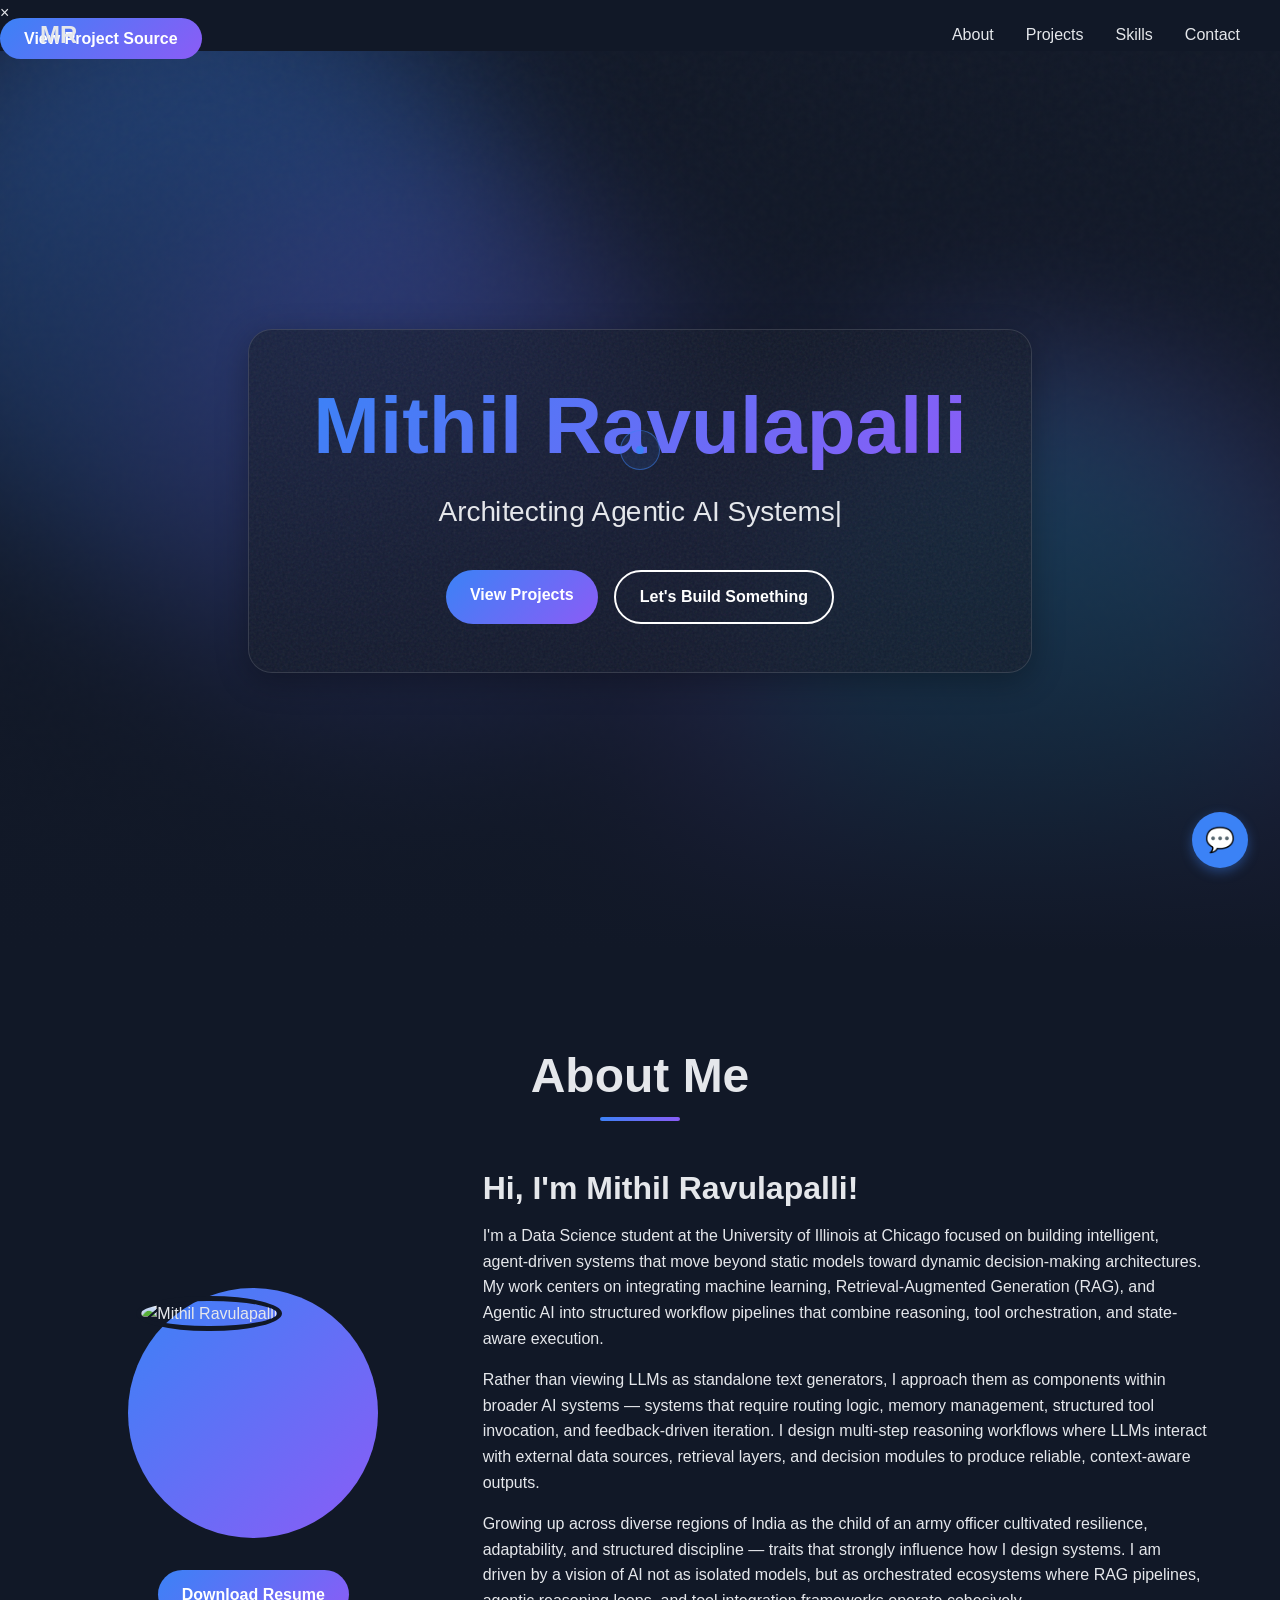
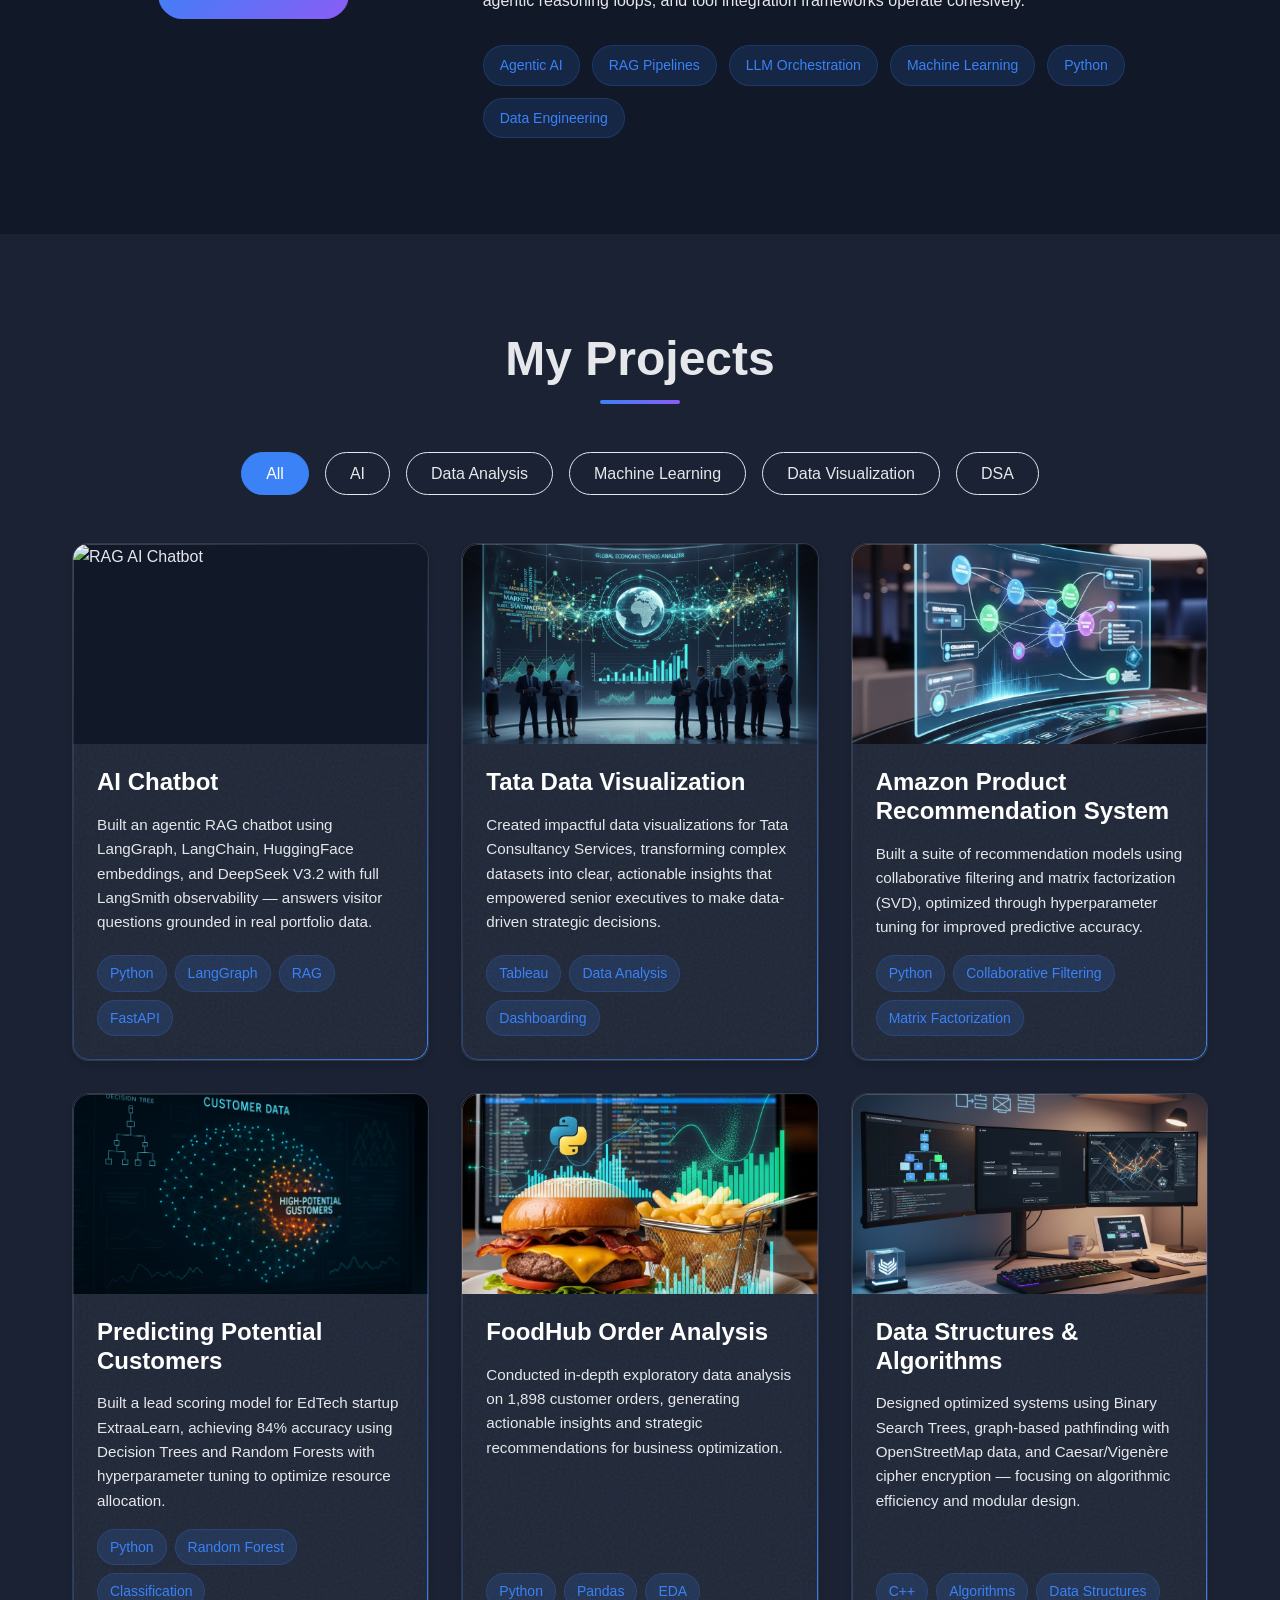
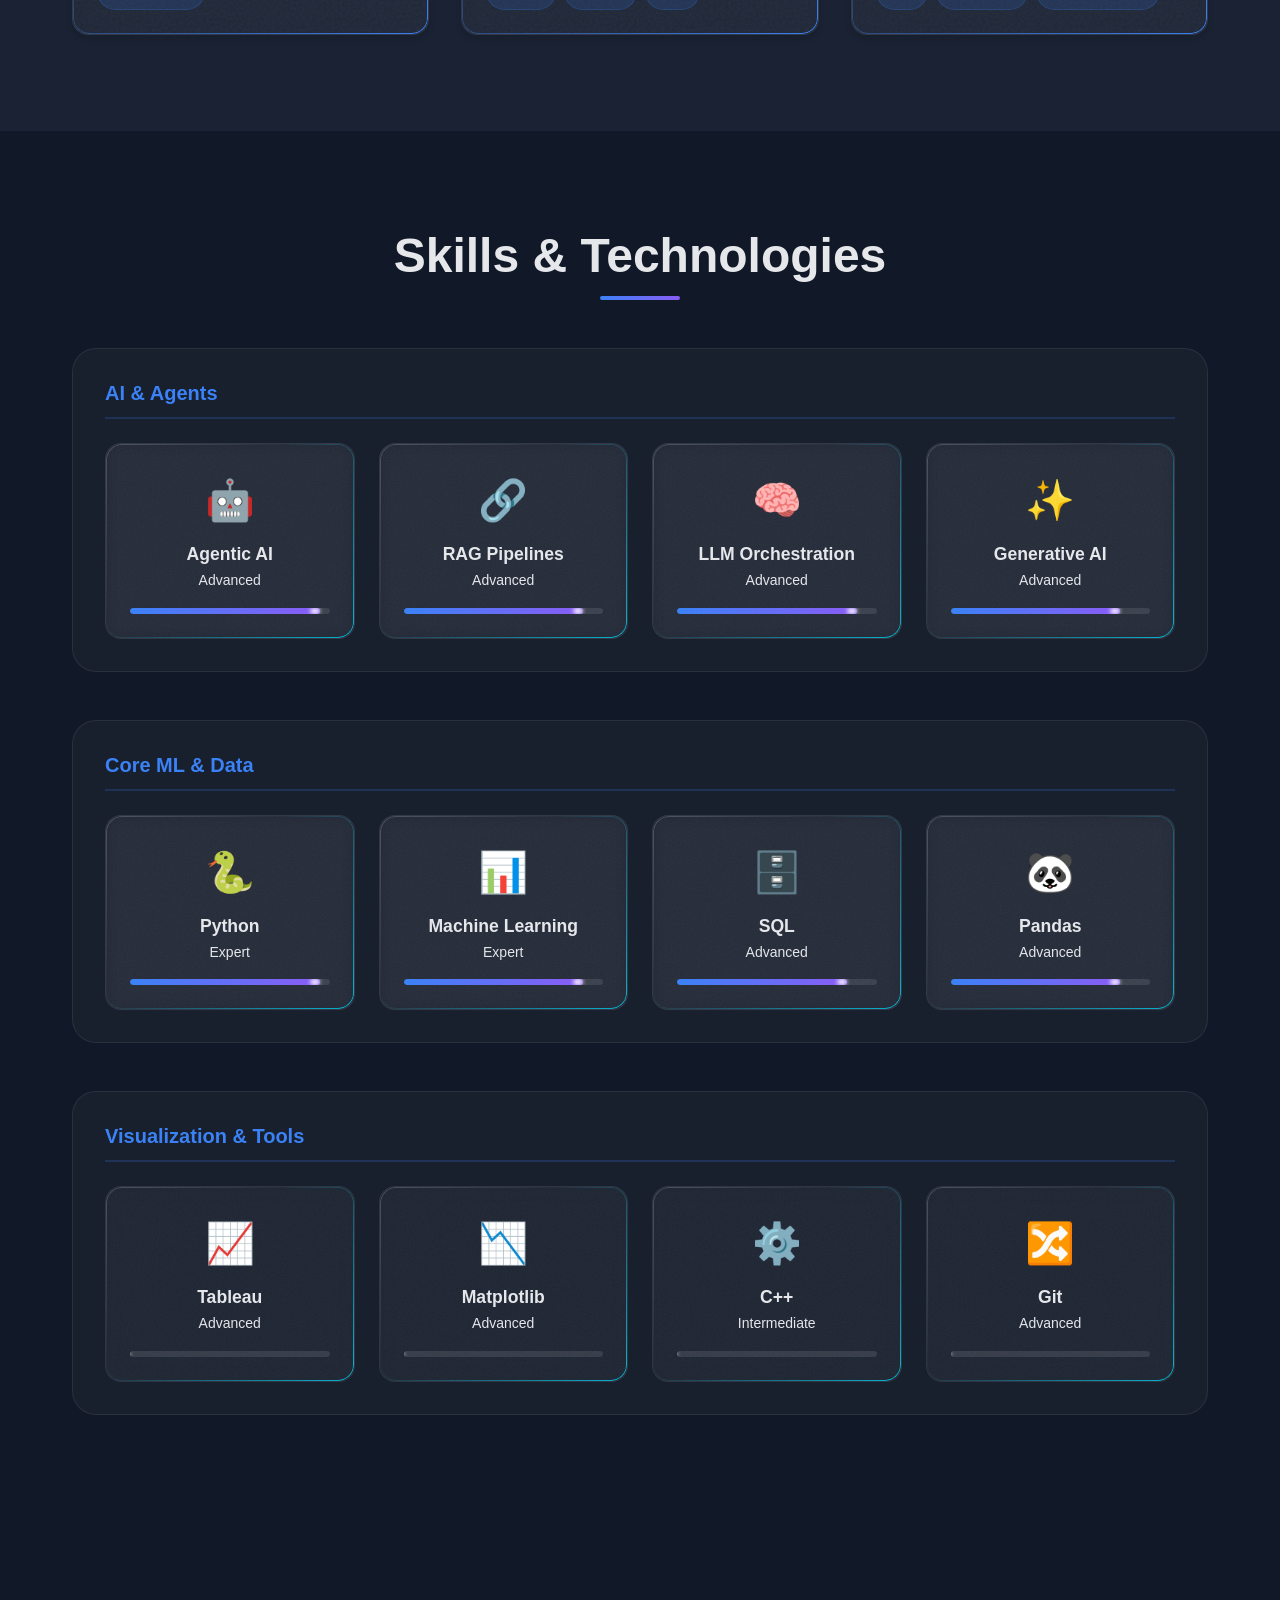
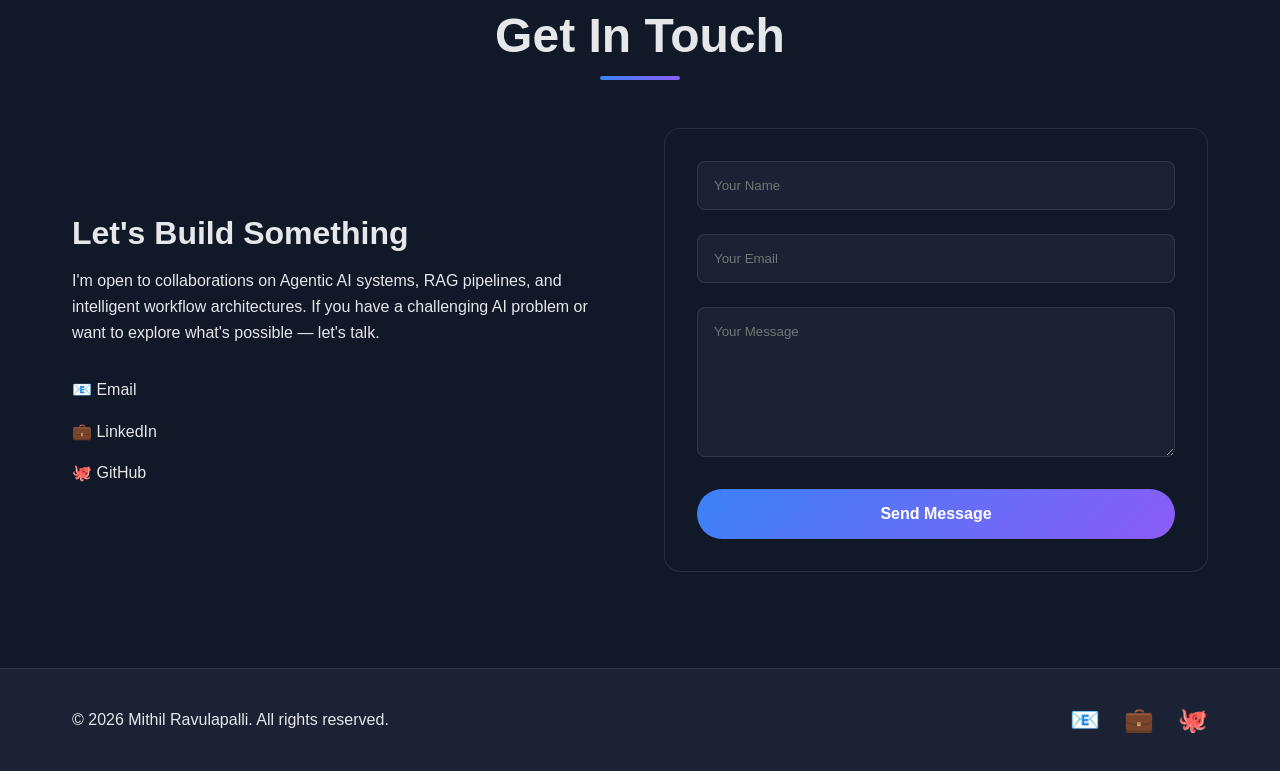
==== commit 380144bb: "Update web project files and dependencies" ====
--- a/index.html
+++ b/index.html
@@ -41,10 +41,13 @@
 
     <main>
         <section id="hero" class="hero-section">
-            <video class="hero-video" autoplay muted loop playsinline>
-                <source src="project images/Background_video.mp4" type="video/mp4">
-                Your browser does not support video backgrounds.
-            </video>
+            <div class="mesh-bg">
+                <div class="mesh-blob mesh-blob-1"></div>
+                <div class="mesh-blob mesh-blob-2"></div>
+                <div class="mesh-blob mesh-blob-3"></div>
+                <div class="mesh-blob mesh-blob-4"></div>
+            </div>
+            <div class="noise-overlay"></div>
 
             <div class="hero-overlay"></div>
 
@@ -58,27 +61,24 @@
                     <a href="#projects" class="btn btn-primary">View Projects</a>
                     <a href="#contact" class="btn btn-secondary">Let's Build Something</a>
                 </div>
-                <div class="scroll-indicator">
-                    <span>Scroll</span>
-                    <span class="scroll-arrow">↓</span>
-                </div>
-            </div>
-
-            <button class="video-control" aria-label="Pause background video">⏸</button>
+            </div>
+
         </section>
+
+
 
         <section id="about" class="about-section">
             <div class="container">
-                <h2 class="section-title">About Me</h2>
+                <h2 class="section-title reveal">About Me</h2>
                 <div class="about-content-grid">
                     <div class="about-image-container">
-                        <div class="about-image-wrapper">
+                        <div class="about-image-wrapper reveal">
                             <img src="project images/avatar.png" alt="Mithil Ravulapalli" class="about-image">
                         </div>
                         <a href="assets/documents/resume.pdf" class="btn btn-primary" target="_blank">Download
                             Resume</a>
                     </div>
-                    <div class="about-text-content">
+                    <div class="about-text-content reveal">
                         <h3>Hi, I'm Mithil Ravulapalli!</h3>
                         <p>
                             I'm a Data Science student at the University of Illinois at Chicago focused on building
@@ -115,7 +115,7 @@
         </section>
         <section id="projects" class="projects-section">
             <div class="container">
-                <h2 class="section-title">My Projects</h2>
+                <h2 class="section-title reveal">My Projects</h2>
                 <div class="project-filters">
                     <button class="filter-btn active" data-filter="all">All</button>
                     <button class="filter-btn" data-filter="ai">AI</button>
@@ -126,7 +126,7 @@
                 </div>
                 <div class="projects-grid">
                     <!-- Project: RAG AI Chatbot -->
-                    <div class="project-card" data-category="ai" data-project-id="rag-chatbot">
+                    <div class="project-card reveal" data-category="ai" data-project-id="rag-chatbot">
                         <div class="project-image">
                             <img src="project images/RAG.png" alt="RAG AI Chatbot" class="project-thumbnail">
                             <div class="project-overlay">
@@ -147,7 +147,7 @@
                         </div>
                     </div>
                     <!-- Project 1: Tata Data Visualization -->
-                    <div class="project-card" data-category="data-visualization">
+                    <div class="project-card reveal" data-category="data-visualization">
                         <div class="project-image">
                             <img src="project images/tata.jpg" alt="Tata Data Visualization" class="project-thumbnail">
                             <div class="project-overlay">
@@ -169,7 +169,8 @@
                         </div>
                     </div>
                     <!-- Project 2: Recommendation System -->
-                    <div class="project-card" data-category="machine-learning" data-project-id="recommendation-system">
+                    <div class="project-card reveal" data-category="machine-learning"
+                        data-project-id="recommendation-system">
                         <div class="project-image">
                             <img src="project images/Recommendation.png" alt="Recommendation System"
                                 class="project-thumbnail">
@@ -192,7 +193,8 @@
                         </div>
                     </div>
                     <!-- Project 3: Predictive Analysis -->
-                    <div class="project-card" data-category="machine-learning" data-project-id="predictive-analysis">
+                    <div class="project-card reveal" data-category="machine-learning"
+                        data-project-id="predictive-analysis">
                         <div class="project-image">
                             <img src="project images/Predictive analysis.png" alt="Predictive Analysis"
                                 class="project-thumbnail">
@@ -215,7 +217,7 @@
                         </div>
                     </div>
                     <!-- Project 4: FoodHub Analysis -->
-                    <div class="project-card" data-category="data-analysis" data-project-id="foodhub-analysis">
+                    <div class="project-card reveal" data-category="data-analysis" data-project-id="foodhub-analysis">
                         <div class="project-image">
                             <img src="project images/FoodHub.png" alt="FoodHub Analysis" class="project-thumbnail">
                             <div class="project-overlay">
@@ -237,7 +239,7 @@
                         </div>
                     </div>
                     <!-- Project 5: DSA -->
-                    <div class="project-card" data-category="dsa">
+                    <div class="project-card reveal" data-category="dsa">
                         <div class="project-image">
                             <img src="project images/DSA.png" alt="DSA" class="project-thumbnail">
                             <div class="project-overlay">
@@ -263,55 +265,79 @@
         </section>
         <section id="skills" class="skills-section">
             <div class="container">
-                <h2 class="section-title">Skills & Technologies</h2>
+                <h2 class="section-title reveal">Skills & Technologies</h2>
                 <div class="skill-groups-container">
-                    <div class="skill-group">
+                    <div class="skill-group reveal">
                         <h3 class="skill-group-title">AI & Agents</h3>
                         <div class="skills-grid">
                             <div class="skill-card">
                                 <div class="skill-icon">🤖</div>
                                 <h3 class="skill-name">Agentic AI</h3>
                                 <p class="skill-level">Advanced</p>
+                                <div class="skill-bar-container">
+                                    <div class="skill-bar" data-level="95%"></div>
+                                </div>
                             </div>
                             <div class="skill-card">
                                 <div class="skill-icon">🔗</div>
                                 <h3 class="skill-name">RAG Pipelines</h3>
                                 <p class="skill-level">Advanced</p>
+                                <div class="skill-bar-container">
+                                    <div class="skill-bar" data-level="90%"></div>
+                                </div>
                             </div>
                             <div class="skill-card">
                                 <div class="skill-icon">🧠</div>
                                 <h3 class="skill-name">LLM Orchestration</h3>
                                 <p class="skill-level">Advanced</p>
+                                <div class="skill-bar-container">
+                                    <div class="skill-bar" data-level="90%"></div>
+                                </div>
                             </div>
                             <div class="skill-card">
                                 <div class="skill-icon">✨</div>
                                 <h3 class="skill-name">Generative AI</h3>
                                 <p class="skill-level">Advanced</p>
-                            </div>
-                        </div>
-                    </div>
-                    <div class="skill-group">
+                                <div class="skill-bar-container">
+                                    <div class="skill-bar" data-level="85%"></div>
+                                </div>
+                            </div>
+                        </div>
+                    </div>
+                    <div class="skill-group reveal">
                         <h3 class="skill-group-title">Core ML & Data</h3>
                         <div class="skills-grid">
                             <div class="skill-card">
                                 <div class="skill-icon">🐍</div>
                                 <h3 class="skill-name">Python</h3>
                                 <p class="skill-level">Expert</p>
+                                <div class="skill-bar-container">
+                                    <div class="skill-bar" data-level="95%"></div>
+                                </div>
                             </div>
                             <div class="skill-card">
                                 <div class="skill-icon">📊</div>
                                 <h3 class="skill-name">Machine Learning</h3>
                                 <p class="skill-level">Expert</p>
+                                <div class="skill-bar-container">
+                                    <div class="skill-bar" data-level="90%"></div>
+                                </div>
                             </div>
                             <div class="skill-card">
                                 <div class="skill-icon">🗄️</div>
                                 <h3 class="skill-name">SQL</h3>
                                 <p class="skill-level">Advanced</p>
+                                <div class="skill-bar-container">
+                                    <div class="skill-bar" data-level="85%"></div>
+                                </div>
                             </div>
                             <div class="skill-card">
                                 <div class="skill-icon">🐼</div>
                                 <h3 class="skill-name">Pandas</h3>
                                 <p class="skill-level">Advanced</p>
+                                <div class="skill-bar-container">
+                                    <div class="skill-bar" data-level="85%"></div>
+                                </div>
                             </div>
                         </div>
                     </div>
@@ -322,21 +348,33 @@
                                 <div class="skill-icon">📈</div>
                                 <h3 class="skill-name">Tableau</h3>
                                 <p class="skill-level">Advanced</p>
+                                <div class="skill-bar-container">
+                                    <div class="skill-bar" data-level="80%"></div>
+                                </div>
                             </div>
                             <div class="skill-card">
                                 <div class="skill-icon">📉</div>
                                 <h3 class="skill-name">Matplotlib</h3>
                                 <p class="skill-level">Advanced</p>
+                                <div class="skill-bar-container">
+                                    <div class="skill-bar" data-level="80%"></div>
+                                </div>
                             </div>
                             <div class="skill-card">
                                 <div class="skill-icon">⚙️</div>
                                 <h3 class="skill-name">C++</h3>
                                 <p class="skill-level">Intermediate</p>
+                                <div class="skill-bar-container">
+                                    <div class="skill-bar" data-level="70%"></div>
+                                </div>
                             </div>
                             <div class="skill-card">
                                 <div class="skill-icon">🔀</div>
                                 <h3 class="skill-name">Git</h3>
                                 <p class="skill-level">Advanced</p>
+                                <div class="skill-bar-container">
+                                    <div class="skill-bar" data-level="85%"></div>
+                                </div>
                             </div>
                         </div>
                     </div>
@@ -346,7 +384,7 @@
         <section id="contact" class="contact-section">
             <div class="container">
                 <h2 class="section-title">Get In Touch</h2>
-                <div class="contact-grid">
+                <div class="contact-grid reveal">
                     <div class="contact-info">
                         <h3>Let's Build Something</h3>
                         <p>
@@ -418,6 +456,10 @@
         <span class="toggle-icon-close" style="display: none;">×</span>
     </button>
 
+    <div class="magnetic-cursor"></div>
+    <div class="magnetic-cursor-follower"></div>
+
+    <script src="frontend-helpers.js"></script>
     <script src="assets/js/script.js"></script>
     <script src="assets/js/projectDetails.js"></script>
 </body>
--- a/assets/css/style.css
+++ b/assets/css/style.css
@@ -0,0 +1,1421 @@
+/*-----------------------------------*\
+ * #CUSTOM PROPERTY
+\*-----------------------------------*/
+
+:root {
+    /**
+     * COLORS
+     */
+    --primary-color: #3B82F6;
+    /* Sky blue */
+    --secondary-color: #8B5CF6;
+    /* Violet */
+    --accent-teal: #06B6D4;
+    /* Teal Accent */
+    --background-color: #111827;
+    /* Charcoal */
+    --text-color: #E5E7EB;
+    /* Light gray */
+    --white: #FFFFFF;
+
+    /**
+     * FONT
+     */
+    --font-primary: 'Poppins', sans-serif;
+    --font-secondary: 'Open Sans', sans-serif;
+
+    /**
+     * TYPOGRAPHY
+     */
+    --fs-h1: clamp(2.5rem, 8vw, 5rem);
+    --fs-h2: clamp(2rem, 6vw, 3rem);
+    --fs-h3: clamp(1.5rem, 4vw, 2rem);
+    --fs-body: 1rem;
+    --fs-small: 0.875rem;
+
+    --fw-regular: 400;
+    --fw-medium: 500;
+    --fw-semibold: 600;
+    --fw-bold: 700;
+
+    /**
+     * SPACING
+     */
+    --section-padding: 6rem 2rem;
+
+    /**
+     * SHADOW
+     */
+    --shadow-1: 0 4px 6px rgba(0, 0, 0, 0.1);
+    --shadow-2: 0 10px 20px rgba(0, 0, 0, 0.2);
+
+    /**
+     * BORDER RADIUS
+     */
+    --radius-sm: 0.5rem;
+    --radius-md: 1rem;
+    --radius-lg: 1.5rem;
+
+    /**
+     * TRANSITION
+     */
+    --transition-1: 0.25s ease;
+    --transition-2: 0.5s ease;
+
+    /**
+     * GLASS SYSTEM
+     */
+    --glass-light: rgba(255, 255, 255, 0.03);
+    --glass-light-blur: blur(8px);
+    --glass-light-border: rgba(255, 255, 255, 0.08);
+
+    --glass-mid: rgba(17, 24, 39, 0.6);
+    --glass-mid-blur: blur(16px);
+    --glass-mid-border: rgba(255, 255, 255, 0.15);
+
+    --glass-deep: rgba(0, 0, 0, 0.75);
+    --glass-deep-blur: blur(24px);
+    --glass-deep-border: rgba(255, 255, 255, 0.2);
+
+    /**
+     * TEXTURES
+     */
+    --noise-texture: url("data:image/svg+xml,%3Csvg viewBox='0 0 200 200' xmlns='http://www.w3.org/2000/svg'%3E%3Cfilter id='noiseFilter'%3E%3CfeTurbulence type='fractalNoise' baseFrequency='0.65' numOctaves='3' stitchTiles='stitch'/%3E%3C/filter%3E%3Crect width='100%25' height='100%25' filter='url(%23noiseFilter)'/%3E%3C/svg%3E");
+}
+
+/*-----------------------------------*\
+ * #RESET
+\*-----------------------------------*/
+
+*,
+*::before,
+*::after {
+    box-sizing: border-box;
+    margin: 0;
+    padding: 0;
+}
+
+html {
+    scroll-behavior: smooth;
+}
+
+body {
+    background-color: var(--background-color);
+    color: var(--text-color);
+    font-family: var(--font-secondary);
+    font-size: var(--fs-body);
+    line-height: 1.6;
+}
+
+h1,
+h2,
+h3 {
+    font-family: var(--font-primary);
+    font-weight: var(--fw-bold);
+    line-height: 1.2;
+}
+
+a {
+    color: inherit;
+    text-decoration: none;
+}
+
+ul {
+    list-style: none;
+}
+
+button {
+    background: none;
+    border: none;
+    font: inherit;
+    cursor: pointer;
+}
+
+/*-----------------------------------*\
+ * #HEADER & NAVIGATION
+\*-----------------------------------*/
+
+.header {
+    position: fixed;
+    top: 0;
+    left: 0;
+    width: 100%;
+    padding: 1rem 2rem;
+    z-index: 100;
+    transition: background-color 0.3s ease, box-shadow 0.3s ease;
+}
+
+.header.scrolled {
+    background-color: rgba(17, 24, 39, 0.8);
+    backdrop-filter: blur(10px);
+    box-shadow: var(--shadow-1);
+}
+
+.nav {
+    display: flex;
+    justify-content: space-between;
+    align-items: center;
+    max-width: 1200px;
+    margin: 0 auto;
+}
+
+.nav-logo {
+    font-family: var(--font-primary);
+    font-size: 1.5rem;
+    font-weight: var(--fw-bold);
+}
+
+.nav-menu {
+    display: flex;
+    gap: 2rem;
+    position: relative;
+}
+
+.nav-marker {
+    position: absolute;
+    bottom: -5px;
+    height: 3px;
+    border-radius: 2px;
+    background: linear-gradient(135deg, var(--primary-color), var(--secondary-color));
+    transition: all 0.3s cubic-bezier(0.2, 0.8, 0.2, 1);
+    width: 0;
+    left: 0;
+}
+
+.nav-link {
+    font-weight: var(--fw-medium);
+    transition: color var(--transition-1);
+}
+
+.nav-link:hover {
+    color: var(--primary-color);
+}
+
+.hamburger {
+    display: none;
+    cursor: pointer;
+}
+
+.bar {
+    display: block;
+    width: 25px;
+    height: 3px;
+    margin: 5px auto;
+    -webkit-transition: all 0.3s ease-in-out;
+    transition: all 0.3s ease-in-out;
+    background-color: var(--white);
+}
+
+/*-----------------------------------*\
+ * #HERO SECTION
+\*-----------------------------------*/
+
+.hero-section {
+    position: relative;
+    width: 100%;
+    min-height: 100vh;
+    display: flex;
+    align-items: center;
+    justify-content: center;
+    overflow: hidden;
+    text-align: center;
+}
+
+.mesh-bg {
+    position: absolute;
+    inset: 0;
+    overflow: hidden;
+    z-index: -2;
+    background-color: var(--background-color);
+}
+
+.mesh-blob {
+    position: absolute;
+    border-radius: 50%;
+    filter: blur(80px);
+    opacity: 0.6;
+    animation: drift 20s infinite alternate ease-in-out;
+}
+
+.mesh-blob-1 {
+    top: -10%;
+    left: -10%;
+    width: 50vw;
+    height: 50vw;
+    background: var(--primary-color);
+    animation-delay: 0s;
+}
+
+.mesh-blob-2 {
+    bottom: -20%;
+    right: -10%;
+    width: 60vw;
+    height: 60vw;
+    background: var(--secondary-color);
+    animation-delay: -5s;
+    animation-direction: alternate-reverse;
+}
+
+.mesh-blob-3 {
+    top: 40%;
+    left: 60%;
+    width: 40vw;
+    height: 40vw;
+    background: #06B6D4;
+    animation-delay: -10s;
+}
+
+.mesh-blob-4 {
+    bottom: 20%;
+    left: 10%;
+    width: 45vw;
+    height: 45vw;
+    background: #6366f1;
+    animation-delay: -15s;
+    animation-direction: alternate;
+}
+
+@keyframes drift {
+    0% {
+        transform: translate(0, 0) scale(1);
+    }
+
+    50% {
+        transform: translate(10vw, 5vh) scale(1.1);
+    }
+
+    100% {
+        transform: translate(-5vw, 15vh) scale(0.9);
+    }
+}
+
+.noise-overlay {
+    position: absolute;
+    inset: 0;
+    z-index: -1;
+    pointer-events: none;
+    opacity: 0.05;
+    background-image: var(--noise-texture);
+}
+
+.hero-overlay {
+    position: absolute;
+    top: 0;
+    left: 0;
+    width: 100%;
+    height: 100%;
+    background: linear-gradient(to bottom, rgba(17, 24, 39, 0.4), var(--background-color));
+    z-index: -1;
+}
+
+.hero-content {
+    position: relative;
+    z-index: 1;
+    color: var(--white);
+    padding: 3rem 4rem;
+    max-width: 800px;
+    background: var(--glass-mid);
+    backdrop-filter: var(--glass-mid-blur);
+    -webkit-backdrop-filter: var(--glass-mid-blur);
+    border: 1px solid var(--glass-mid-border);
+    border-radius: var(--radius-lg);
+    box-shadow: 0 8px 32px rgba(0, 0, 0, 0.3);
+}
+
+.hero-content::after {
+    content: '';
+    position: absolute;
+    inset: 0;
+    background-image: var(--noise-texture);
+    opacity: 0.08;
+    pointer-events: none;
+    border-radius: inherit;
+    z-index: 0;
+}
+
+.hero-content>* {
+    position: relative;
+    z-index: 1;
+}
+
+.hero-title {
+    font-size: var(--fs-h1);
+    font-weight: 800;
+    margin-bottom: 1rem;
+    background: linear-gradient(135deg, var(--primary-color), var(--secondary-color));
+    -webkit-background-clip: text;
+    -webkit-text-fill-color: transparent;
+    background-clip: text;
+    animation: fadeInUp 1s ease;
+}
+
+.hero-subtitle {
+    font-size: clamp(1.25rem, 3vw, 1.75rem);
+    margin-bottom: 2rem;
+    color: var(--text-color);
+    min-height: 3rem;
+    animation: fadeInUp 1s ease 0.2s backwards;
+}
+
+.typing-text::after {
+    content: '|';
+    animation: blink 0.7s infinite;
+}
+
+.hero-buttons {
+    display: flex;
+    gap: 1rem;
+    justify-content: center;
+    flex-wrap: wrap;
+    animation: fadeInUp 1s ease 0.4s backwards;
+}
+
+.btn {
+    padding: 0.75rem 1.5rem;
+    border-radius: 9999px;
+    font-weight: var(--fw-bold);
+    transition: all 0.3s ease;
+    position: relative;
+    overflow: hidden;
+}
+
+.btn .ripple {
+    position: absolute;
+    background: rgba(255, 255, 255, 0.4);
+    transform: translate(-50%, -50%);
+    pointer-events: none;
+    border-radius: 50%;
+    animation: ripple-animate 0.6s linear;
+}
+
+@keyframes ripple-animate {
+    0% {
+        width: 0;
+        height: 0;
+        opacity: 0.5;
+    }
+
+    100% {
+        width: 400px;
+        height: 400px;
+        opacity: 0;
+    }
+}
+
+.btn-primary {
+    background: linear-gradient(135deg, var(--primary-color), var(--secondary-color));
+    color: var(--white);
+}
+
+.btn-primary:hover {
+    transform: scale(1.05);
+    box-shadow: 0 0 20px rgba(59, 130, 246, 0.5);
+}
+
+.btn-secondary {
+    background: transparent;
+    border: 2px solid var(--white);
+    color: var(--white);
+}
+
+.btn-secondary:hover {
+    background: var(--white);
+    color: var(--background-color);
+}
+
+.scroll-indicator {
+    position: absolute;
+    bottom: 2rem;
+    left: 50%;
+    transform: translateX(-50%);
+    display: flex;
+    flex-direction: column;
+    align-items: center;
+    gap: 0.5rem;
+    color: var(--white);
+    font-size: var(--fs-small);
+    text-transform: uppercase;
+    letter-spacing: 0.1em;
+    animation: fadeInUp 1s ease 0.6s backwards;
+}
+
+.scroll-arrow {
+    font-size: 1.5rem;
+    animation: bounce 2s ease-in-out infinite;
+}
+
+/*-----------------------------------*\
+ * #ANIMATIONS
+\*-----------------------------------*/
+
+@keyframes fadeInUp {
+    from {
+        opacity: 0;
+        transform: translateY(30px);
+    }
+
+    to {
+        opacity: 1;
+        transform: translateY(0);
+    }
+}
+
+@keyframes bounce {
+
+    0%,
+    100% {
+        transform: translateY(0);
+    }
+
+    50% {
+        transform: translateY(-10px);
+    }
+}
+
+@keyframes blink {
+    50% {
+        opacity: 0;
+    }
+}
+
+.char-in {
+    animation: typeChar 0.3s cubic-bezier(0.2, 0.8, 0.2, 1) forwards;
+    opacity: 0;
+    display: inline-block;
+    filter: blur(4px);
+    transform: translateY(10px);
+}
+
+@keyframes typeChar {
+    to {
+        opacity: 1;
+        filter: blur(0);
+        transform: translateY(0);
+    }
+}
+
+@keyframes marquee {
+    0% {
+        transform: translateX(0);
+    }
+
+    100% {
+        transform: translateX(-50%);
+    }
+}
+
+.reveal {
+    opacity: 0;
+    transform: translateY(30px);
+    filter: blur(5px);
+    transition: opacity 0.8s ease, transform 0.8s ease, filter 0.8s ease;
+}
+
+.reveal.revealed {
+    opacity: 1;
+    transform: translateY(0);
+    filter: blur(0);
+}
+
+/*-----------------------------------*\
+ * #MEDIA QUERIES
+\*-----------------------------------*/
+
+@media (prefers-reduced-motion: reduce) {
+    .mesh-blob {
+        animation: none;
+    }
+
+    .hero-section {
+        background: linear-gradient(135deg, #0A192F, #1E293B);
+    }
+
+    .hero-title,
+    .hero-subtitle,
+    .hero-buttons,
+    .scroll-indicator {
+        animation: none;
+    }
+}
+
+@media (max-width: 768px) {
+    .mesh-blob {
+        filter: blur(60px);
+    }
+
+    .hero-section {
+        background: linear-gradient(135deg, #0A192F, #1E293B);
+    }
+
+    .hero-content {
+        padding: 1rem;
+    }
+
+    .hero-buttons {
+        flex-direction: column;
+        width: 100%;
+    }
+
+    .hero-buttons .btn {
+        width: 100%;
+    }
+
+    .nav-menu {
+        position: fixed;
+        left: -100%;
+        top: 5rem;
+        flex-direction: column;
+        background-color: var(--background-color);
+        width: 100%;
+        text-align: center;
+        transition: 0.3s;
+        box-shadow: 0 10px 27px rgba(0, 0, 0, 0.05);
+    }
+
+    .nav-menu.active {
+        left: 0;
+    }
+
+    .nav-item {
+        margin: 2.5rem 0;
+    }
+
+    .hamburger {
+        display: block;
+    }
+
+    .hamburger.active .bar:nth-child(2) {
+        opacity: 0;
+    }
+
+    .hamburger.active .bar:nth-child(1) {
+        transform: translateY(8px) rotate(45deg);
+    }
+
+    .hamburger.active .bar:nth-child(3) {
+        transform: translateY(-8px) rotate(-45deg);
+    }
+}
+
+/*-----------------------------------*\
+ * #ABOUT SECTION
+\*-----------------------------------*/
+
+.about-section {
+    padding: var(--section-padding);
+}
+
+.container {
+    max-width: 1200px;
+    margin: 0 auto;
+    padding: 0 2rem;
+}
+
+.section-title {
+    font-size: var(--fs-h2);
+    text-align: center;
+    margin-bottom: 4rem;
+    position: relative;
+}
+
+.section-title::after {
+    content: '';
+    position: absolute;
+    bottom: -1rem;
+    left: 50%;
+    transform: translateX(-50%);
+    width: 80px;
+    height: 4px;
+    background: linear-gradient(135deg, var(--primary-color), var(--secondary-color));
+    border-radius: 2px;
+}
+
+.about-content-grid {
+    display: grid;
+    grid-template-columns: 1fr 2fr;
+    gap: 3rem;
+    align-items: center;
+}
+
+.about-image-container {
+    display: flex;
+    flex-direction: column;
+    align-items: center;
+    gap: 2rem;
+}
+
+.about-image-wrapper {
+    position: relative;
+    width: 250px;
+    height: 250px;
+    border-radius: 50%;
+    padding: 8px;
+    background: linear-gradient(135deg, var(--primary-color), var(--secondary-color));
+}
+
+.about-image {
+    width: 100%;
+    height: 100%;
+    object-fit: cover;
+    border-radius: 50%;
+    border: 5px solid var(--background-color);
+}
+
+.about-text-content h3 {
+    font-size: var(--fs-h3);
+    margin-bottom: 1rem;
+}
+
+.about-text-content p {
+    margin-bottom: 1rem;
+}
+
+.skills-list {
+    display: flex;
+    flex-wrap: wrap;
+    gap: 0.75rem;
+    margin-top: 2rem;
+}
+
+.skill-badge {
+    padding: 0.5rem 1rem;
+    background: rgba(59, 130, 246, 0.15);
+    color: var(--primary-color);
+    border-radius: 9999px;
+    font-size: var(--fs-small);
+    font-weight: var(--fw-medium);
+    border: 1px solid rgba(59, 130, 246, 0.2);
+}
+
+
+@media (max-width: 768px) {
+    .about-content-grid {
+        grid-template-columns: 1fr;
+        text-align: center;
+    }
+
+    .about-image-container {
+        margin-bottom: 2rem;
+    }
+
+    .skills-list {
+        justify-content: center;
+    }
+}
+
+/*-----------------------------------*\
+ * #MARQUEE
+\*-----------------------------------*/
+
+.marquee-container {
+    width: 100%;
+    overflow: hidden;
+    background: linear-gradient(90deg, rgba(6, 182, 212, 0.1) 0%, rgba(59, 130, 246, 0.1) 50%, rgba(139, 92, 246, 0.1) 100%);
+    padding: 1.5rem 0;
+    display: flex;
+    white-space: nowrap;
+    border-top: 1px solid rgba(255, 255, 255, 0.05);
+    border-bottom: 1px solid rgba(255, 255, 255, 0.05);
+    backdrop-filter: blur(10px);
+}
+
+.marquee-content {
+    display: flex;
+    gap: 2rem;
+    animation: marquee 30s linear infinite;
+    color: var(--text-color);
+    font-size: 1.25rem;
+    font-weight: var(--fw-medium);
+    text-transform: uppercase;
+    letter-spacing: 0.1em;
+}
+
+.marquee-content span.dot {
+    color: var(--primary-color);
+}
+
+/*-----------------------------------*\
+ * #PROJECTS SECTION
+\*-----------------------------------*/
+
+.projects-section {
+    padding: var(--section-padding);
+    background-color: #1a2233;
+    /* Slightly lighter than main background */
+}
+
+.project-filters {
+    display: flex;
+    justify-content: center;
+    gap: 1rem;
+    margin-bottom: 3rem;
+    flex-wrap: wrap;
+}
+
+.filter-btn {
+    padding: 0.5rem 1.5rem;
+    border-radius: 9999px;
+    font-weight: var(--fw-medium);
+    transition: all 0.3s ease;
+    background-color: transparent;
+    color: var(--text-color);
+    border: 1px solid var(--text-color);
+}
+
+.filter-btn.active,
+.filter-btn:hover {
+    background-color: var(--primary-color);
+    color: var(--white);
+    border-color: var(--primary-color);
+}
+
+.projects-grid {
+    display: grid;
+    grid-template-columns: repeat(auto-fit, minmax(350px, 1fr));
+    gap: 2rem;
+}
+
+.project-card {
+    background: var(--glass-light);
+    backdrop-filter: var(--glass-light-blur);
+    -webkit-backdrop-filter: var(--glass-light-blur);
+    border: 1px solid var(--glass-light-border);
+    border-radius: var(--radius-md);
+    overflow: hidden;
+    transition: transform 0.3s ease, box-shadow 0.3s ease;
+    box-shadow: var(--shadow-1);
+    display: flex;
+    flex-direction: column;
+    height: 100%;
+    position: relative;
+}
+
+.project-card::before {
+    content: '';
+    position: absolute;
+    inset: 0;
+    border-radius: inherit;
+    padding: 1px;
+    background: linear-gradient(135deg, rgba(255, 255, 255, 0.2), rgba(255, 255, 255, 0.02) 40%, var(--primary-color) 100%);
+    -webkit-mask: linear-gradient(#fff 0 0) content-box, linear-gradient(#fff 0 0);
+    -webkit-mask-composite: xor;
+    mask: linear-gradient(#fff 0 0) content-box, linear-gradient(#fff 0 0);
+    mask-composite: exclude;
+    pointer-events: none;
+    z-index: 10;
+}
+
+.project-card::after {
+    content: '';
+    position: absolute;
+    inset: 0;
+    background-image: var(--noise-texture);
+    opacity: 0.05;
+    pointer-events: none;
+    border-radius: inherit;
+    z-index: 0;
+}
+
+.project-card>* {
+    position: relative;
+    z-index: 1;
+}
+
+.project-card:hover {
+    box-shadow: var(--shadow-2);
+}
+
+.project-image {
+    position: relative;
+    width: 100%;
+    aspect-ratio: 16 / 9;
+    overflow: hidden;
+    background: var(--background-color);
+}
+
+.project-thumbnail {
+    width: 100%;
+    height: 100%;
+    object-fit: cover;
+    transition: transform 0.5s ease;
+}
+
+.project-card:hover .project-thumbnail {
+    transform: scale(1.05);
+}
+
+.project-overlay {
+    position: absolute;
+    inset: 0;
+    background: rgba(0, 0, 0, 0.7);
+    display: flex;
+    gap: 1rem;
+    align-items: center;
+    justify-content: center;
+    opacity: 0;
+    transition: opacity 0.3s ease;
+    padding: 1rem;
+}
+
+.project-card:hover .project-overlay {
+    opacity: 1;
+}
+
+.project-impact {
+    position: absolute;
+    bottom: 1rem;
+    left: 50%;
+    transform: translateX(-50%);
+    padding: 0.4rem 1rem;
+    background: linear-gradient(135deg, var(--primary-color), var(--secondary-color));
+    color: var(--white);
+    font-size: 0.8rem;
+    font-weight: var(--fw-bold);
+    border-radius: 9999px;
+    white-space: nowrap;
+    letter-spacing: 0.05em;
+    text-transform: uppercase;
+    box-shadow: 0 4px 12px rgba(59, 130, 246, 0.4);
+}
+
+.project-content {
+    padding: 1.5rem;
+    display: flex;
+    flex-direction: column;
+    gap: 1rem;
+    flex-grow: 1;
+}
+
+.project-title {
+    font-size: 1.5rem;
+    font-weight: var(--fw-bold);
+    color: var(--white);
+    margin: 0;
+}
+
+.project-description {
+    color: var(--text-color);
+    font-size: 0.95rem;
+    line-height: 1.6;
+    margin: 0;
+}
+
+.project-tags {
+    display: flex;
+    flex-wrap: wrap;
+    gap: 0.5rem;
+    margin-top: auto;
+}
+
+.tag {
+    padding: 0.375rem 0.75rem;
+    background: rgba(59, 130, 246, 0.15);
+    color: var(--primary-color);
+    border-radius: 9999px;
+    font-size: var(--fs-small);
+    font-weight: var(--fw-medium);
+    border: 1px solid rgba(59, 130, 246, 0.2);
+}
+
+@media (max-width: 768px) {
+    .projects-grid {
+        grid-template-columns: 1fr;
+    }
+}
+
+/*-----------------------------------*\
+ * #SKILLS SECTION
+\*-----------------------------------*/
+
+.skills-section {
+    padding: var(--section-padding);
+}
+
+.skill-groups-container {
+    display: flex;
+    flex-direction: column;
+    gap: 3rem;
+}
+
+.skill-group {
+    background: rgba(255, 255, 255, 0.03);
+    border: 1px solid rgba(255, 255, 255, 0.08);
+    border-radius: var(--radius-lg);
+    padding: 2rem;
+}
+
+.skill-group-title {
+    font-size: 1.25rem;
+    font-weight: var(--fw-semibold);
+    color: var(--primary-color);
+    margin-bottom: 1.5rem;
+    padding-bottom: 0.75rem;
+    border-bottom: 2px solid rgba(59, 130, 246, 0.2);
+}
+
+.skills-grid {
+    display: grid;
+    grid-template-columns: repeat(auto-fit, minmax(150px, 1fr));
+    gap: 1.5rem;
+    text-align: center;
+}
+
+.skill-card {
+    background: var(--glass-light);
+    backdrop-filter: var(--glass-light-blur);
+    -webkit-backdrop-filter: var(--glass-light-blur);
+    padding: 1.5rem;
+    border-radius: var(--radius-md);
+    transition: transform 0.3s ease, box-shadow 0.3s ease;
+    border: 1px solid var(--glass-light-border);
+    position: relative;
+}
+
+.skill-card::before {
+    content: '';
+    position: absolute;
+    inset: 0;
+    border-radius: inherit;
+    padding: 1px;
+    background: linear-gradient(135deg, rgba(255, 255, 255, 0.2), rgba(255, 255, 255, 0.02) 40%, var(--accent-teal) 100%);
+    -webkit-mask: linear-gradient(#fff 0 0) content-box, linear-gradient(#fff 0 0);
+    -webkit-mask-composite: xor;
+    mask: linear-gradient(#fff 0 0) content-box, linear-gradient(#fff 0 0);
+    mask-composite: exclude;
+    pointer-events: none;
+    z-index: 10;
+}
+
+.skill-card::after {
+    content: '';
+    position: absolute;
+    inset: 0;
+    background-image: var(--noise-texture);
+    opacity: 0.05;
+    pointer-events: none;
+    border-radius: inherit;
+    z-index: 0;
+}
+
+.skill-card>* {
+    position: relative;
+    z-index: 1;
+}
+
+.skill-card:hover {
+    box-shadow: 0 15px 30px rgba(0, 0, 0, 0.2);
+    border-color: var(--primary-color);
+}
+
+.skill-icon {
+    font-size: 2.5rem;
+    margin-bottom: 0.75rem;
+}
+
+.skill-name {
+    font-size: 1.1rem;
+    font-weight: var(--fw-semibold);
+    margin-bottom: 0.25rem;
+}
+
+.skill-level {
+    color: var(--text-color);
+    font-size: var(--fs-small);
+}
+
+.skill-bar-container {
+    width: 100%;
+    height: 6px;
+    background: rgba(255, 255, 255, 0.1);
+    border-radius: 3px;
+    margin-top: 1rem;
+    overflow: hidden;
+    position: relative;
+}
+
+.skill-bar {
+    height: 100%;
+    width: 0;
+    /* JS will set this */
+    background: linear-gradient(90deg, var(--primary-color), var(--secondary-color));
+    border-radius: 3px;
+    transition: width 1s cubic-bezier(0.2, 0.8, 0.2, 1);
+    position: relative;
+}
+
+.skill-bar::after {
+    content: '';
+    position: absolute;
+    right: 0;
+    top: 0;
+    height: 100%;
+    width: 10px;
+    background: #fff;
+    filter: blur(2px);
+    border-radius: 50%;
+}
+
+.skill-group.revealed .skill-card:nth-child(1) {
+    animation: fadeInUp 0.6s ease 0.1s both;
+}
+
+.skill-group.revealed .skill-card:nth-child(2) {
+    animation: fadeInUp 0.6s ease 0.2s both;
+}
+
+.skill-group.revealed .skill-card:nth-child(3) {
+    animation: fadeInUp 0.6s ease 0.3s both;
+}
+
+.skill-group.revealed .skill-card:nth-child(4) {
+    animation: fadeInUp 0.6s ease 0.4s both;
+}
+
+
+/*-----------------------------------*\
+ * #CONTACT SECTION
+\*-----------------------------------*/
+
+.contact-section {
+    padding: var(--section-padding);
+}
+
+.contact-grid {
+    display: grid;
+    grid-template-columns: 1fr 1fr;
+    gap: 3rem;
+    align-items: center;
+}
+
+.contact-info h3 {
+    font-size: var(--fs-h3);
+    margin-bottom: 1rem;
+}
+
+.contact-info p {
+    margin-bottom: 2rem;
+}
+
+.social-links {
+    display: flex;
+    flex-direction: column;
+    gap: 1rem;
+}
+
+.social-link {
+    font-weight: var(--fw-medium);
+    transition: color var(--transition-1);
+}
+
+.social-link:hover {
+    color: var(--primary-color);
+}
+
+.contact-form-container {
+    background: var(--background-color);
+    padding: 2rem;
+    border-radius: var(--radius-md);
+    border: 1px solid rgba(255, 255, 255, 0.1);
+}
+
+.contact-form .form-group {
+    margin-bottom: 1.5rem;
+}
+
+.contact-form input,
+.contact-form textarea {
+    width: 100%;
+    padding: 1rem;
+    background-color: #1a2233;
+    border: 1px solid rgba(255, 255, 255, 0.1);
+    border-radius: var(--radius-sm);
+    color: var(--text-color);
+    font-family: inherit;
+}
+
+.contact-form input:focus,
+.contact-form textarea:focus {
+    outline: none;
+    border-color: var(--primary-color);
+}
+
+.contact-form textarea {
+    min-height: 150px;
+    resize: vertical;
+}
+
+.contact-form .btn {
+    width: 100%;
+}
+
+@media (max-width: 768px) {
+    .contact-grid {
+        grid-template-columns: 1fr;
+    }
+}
+
+/*-----------------------------------*\
+ * #FOOTER
+\*-----------------------------------*/
+
+.footer {
+    background-color: #1a2233;
+    padding: 2rem 0;
+    text-align: center;
+    border-top: 1px solid rgba(255, 255, 255, 0.1);
+}
+
+.footer .container {
+    display: flex;
+    justify-content: space-between;
+    align-items: center;
+    flex-wrap: wrap;
+    gap: 1rem;
+}
+
+.footer-socials {
+    display: flex;
+    gap: 1.5rem;
+}
+
+.footer-socials .social-link {
+    font-size: 1.5rem;
+}
+
+@media (max-width: 768px) {
+    .footer .container {
+        flex-direction: column;
+    }
+}
+
+/*-----------------------------------*\
+ * #CHATBOT
+\*-----------------------------------*/
+
+.chatbot-toggle {
+    position: fixed;
+    bottom: 2rem;
+    right: 2rem;
+    width: 3.5rem;
+    height: 3.5rem;
+    background: var(--primary-color);
+    color: var(--white);
+    border-radius: 50%;
+    border: none;
+    box-shadow: 0 4px 12px rgba(59, 130, 246, 0.4);
+    cursor: pointer;
+    z-index: 1000;
+    transition: transform 0.3s ease, background 0.3s ease;
+    display: flex;
+    justify-content: center;
+    align-items: center;
+    font-size: 1.5rem;
+}
+
+.chatbot-toggle:hover {
+    transform: scale(1.1);
+    background: var(--secondary-color);
+}
+
+.chatbot-container {
+    position: fixed;
+    bottom: 6rem;
+    right: 2rem;
+    width: 350px;
+    height: 450px;
+    background: #1f2937;
+    /* Darker than background-color */
+    border: 1px solid rgba(255, 255, 255, 0.1);
+    border-radius: var(--radius-md);
+    box-shadow: 0 5px 20px rgba(0, 0, 0, 0.3);
+    z-index: 1000;
+    display: flex;
+    flex-direction: column;
+    overflow: hidden;
+    opacity: 0;
+    visibility: hidden;
+    transform: translateY(20px);
+    transition: opacity 0.3s ease, visibility 0.3s ease, transform 0.3s ease;
+}
+
+.chatbot-container.active {
+    opacity: 1;
+    visibility: visible;
+    transform: translateY(0);
+}
+
+.chat-header {
+    background: var(--primary-color);
+    padding: 1rem;
+    display: flex;
+    justify-content: space-between;
+    align-items: center;
+    color: var(--white);
+}
+
+.chat-header-info {
+    display: flex;
+    align-items: center;
+    gap: 0.75rem;
+}
+
+.chat-header-info h3 {
+    font-size: 1rem;
+    margin: 0;
+    font-weight: var(--fw-semibold);
+}
+
+.close-chat-btn {
+    background: none;
+    border: none;
+    color: var(--white);
+    font-size: 1.5rem;
+    cursor: pointer;
+    padding: 0;
+    line-height: 1;
+}
+
+.chat-messages {
+    flex: 1;
+    padding: 1rem;
+    overflow-y: auto;
+    display: flex;
+    flex-direction: column;
+    gap: 1rem;
+    background: var(--background-color);
+}
+
+.message {
+    max-width: 80%;
+    padding: 0.75rem 1rem;
+    border-radius: 1rem;
+    font-size: 0.9rem;
+    line-height: 1.4;
+}
+
+.bot-message {
+    align-self: flex-start;
+    background: rgba(255, 255, 255, 0.1);
+    color: var(--text-color);
+    border-bottom-left-radius: 0.25rem;
+}
+
+.user-message {
+    align-self: flex-end;
+    background: var(--primary-color);
+    color: var(--white);
+    border-bottom-right-radius: 0.25rem;
+}
+
+.chat-input-area {
+    padding: 0.75rem;
+    background: #1f2937;
+    border-top: 1px solid rgba(255, 255, 255, 0.1);
+    display: flex;
+    gap: 0.5rem;
+}
+
+.chat-input-area input {
+    flex: 1;
+    background: rgba(255, 255, 255, 0.05);
+    border: 1px solid rgba(255, 255, 255, 0.1);
+    border-radius: 2rem;
+    padding: 0.6rem 1rem;
+    color: var(--white);
+    outline: none;
+    font-family: var(--font-secondary);
+}
+
+.chat-input-area input:focus,
+.contact-form input:focus,
+.contact-form textarea:focus {
+    border-color: var(--primary-color) !important;
+    box-shadow: 0 0 15px rgba(59, 130, 246, 0.5) !important;
+    outline: none !important;
+}
+
+.send-btn {
+    background: var(--primary-color);
+    color: var(--white);
+    border: none;
+    width: 2.5rem;
+    height: 2.5rem;
+    border-radius: 50%;
+    cursor: pointer;
+    display: flex;
+    align-items: center;
+    justify-content: center;
+    transition: background 0.2s;
+}
+
+.send-btn:hover {
+    background: var(--secondary-color);
+}
+
+@media (max-width: 480px) {
+    .chatbot-container {
+        width: calc(100% - 2rem);
+        right: 1rem;
+        bottom: 5rem;
+        left: 1rem;
+    }
+
+    .chatbot-toggle {
+        right: 1rem;
+        bottom: 1rem;
+    }
+}
+
+/*-----------------------------------*\
+ * #MAGNETIC CURSOR
+\*-----------------------------------*/
+
+.magnetic-cursor {
+    position: fixed;
+    top: 0;
+    left: 0;
+    width: 8px;
+    height: 8px;
+    background-color: var(--primary-color);
+    border-radius: 50%;
+    pointer-events: none;
+    z-index: 9999;
+    transform: translate(-50%, -50%);
+    transition: width 0.2s, height 0.2s, background-color 0.2s;
+}
+
+.magnetic-cursor-follower {
+    position: fixed;
+    top: 0;
+    left: 0;
+    width: 40px;
+    height: 40px;
+    border: 1px solid rgba(59, 130, 246, 0.5);
+    background-color: rgba(59, 130, 246, 0.1);
+    border-radius: 50%;
+    pointer-events: none;
+    z-index: 9998;
+    transform: translate(-50%, -50%);
+    transition: width 0.2s, height 0.2s, background-color 0.2s, border-color 0.2s;
+}
+
+.magnetic-cursor.hover {
+    width: 0;
+    height: 0;
+}
+
+.magnetic-cursor-follower.hover {
+    width: 60px;
+    height: 60px;
+    background-color: rgba(255, 255, 255, 0.1);
+    border-color: rgba(255, 255, 255, 0.4);
+    backdrop-filter: blur(2px);
+}
+
+@media (pointer: coarse) {
+
+    .magnetic-cursor,
+    .magnetic-cursor-follower {
+        display: none !important;
+    }
+}
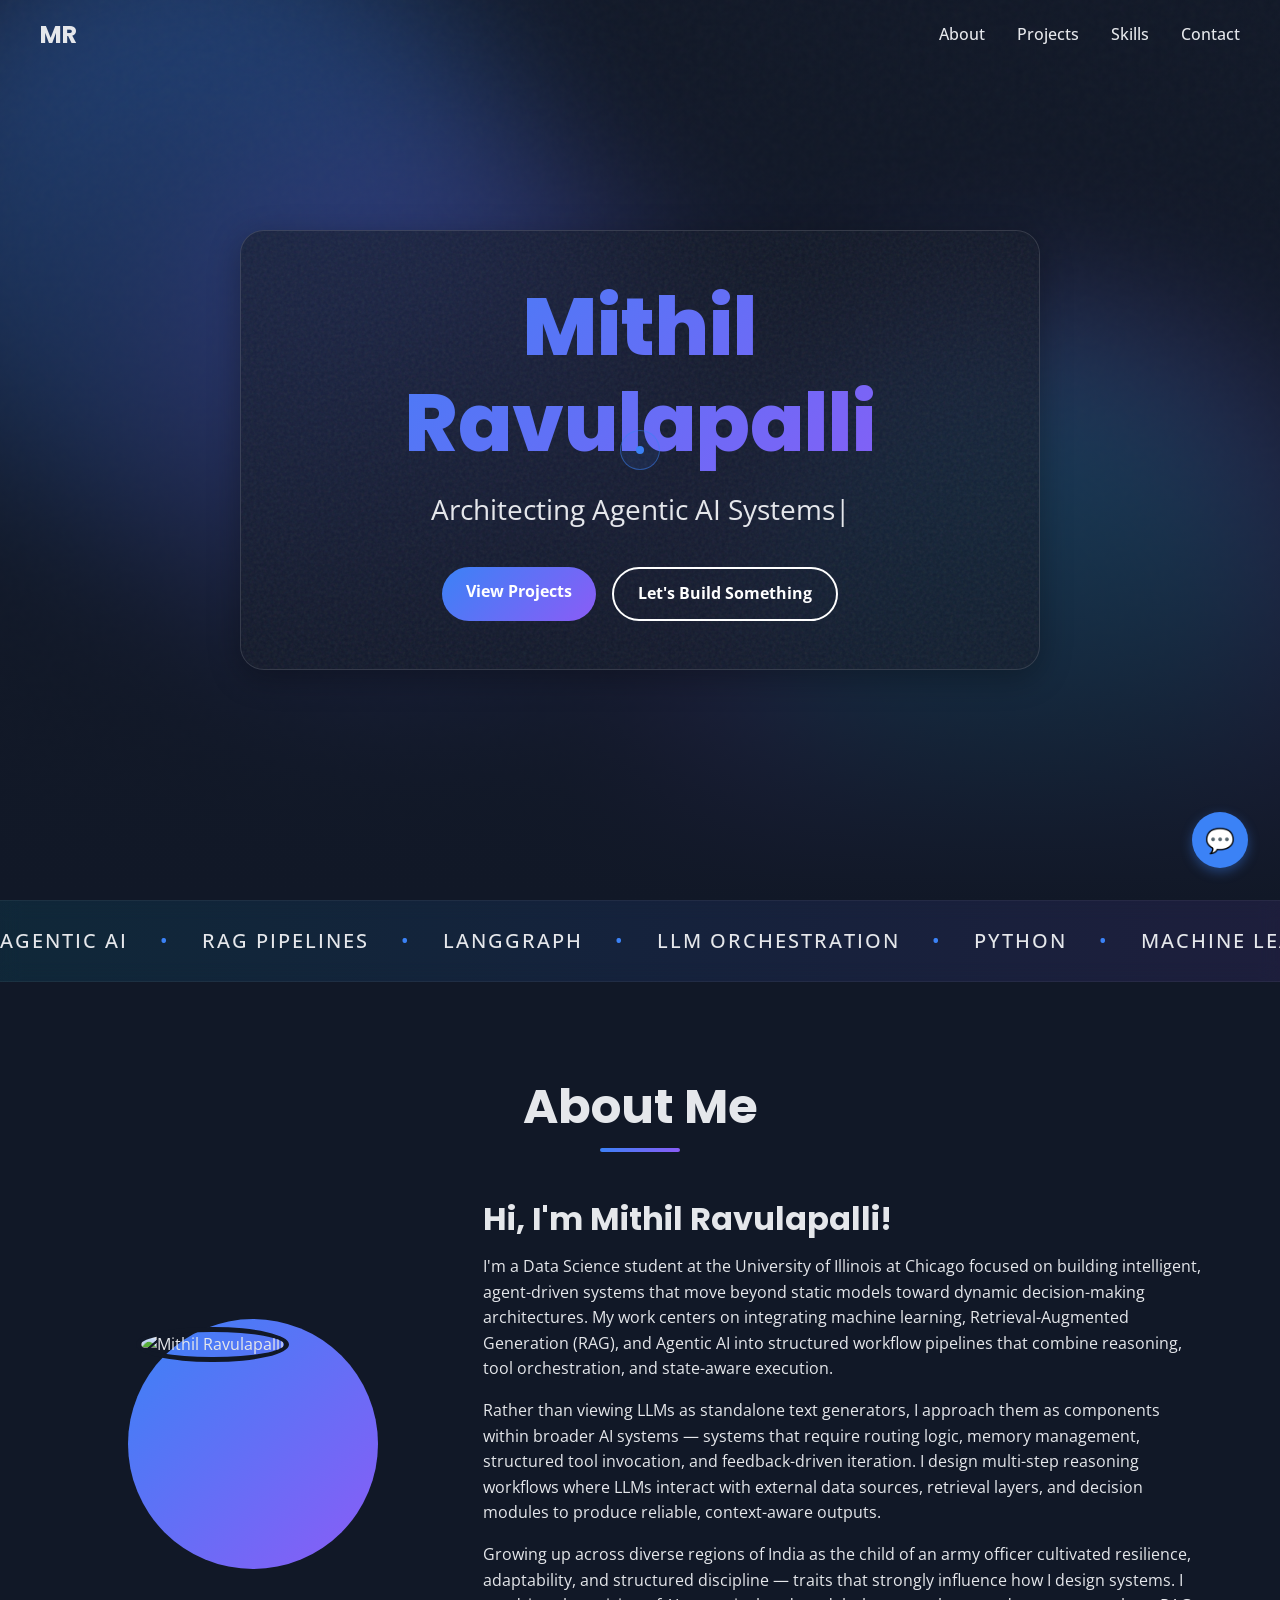
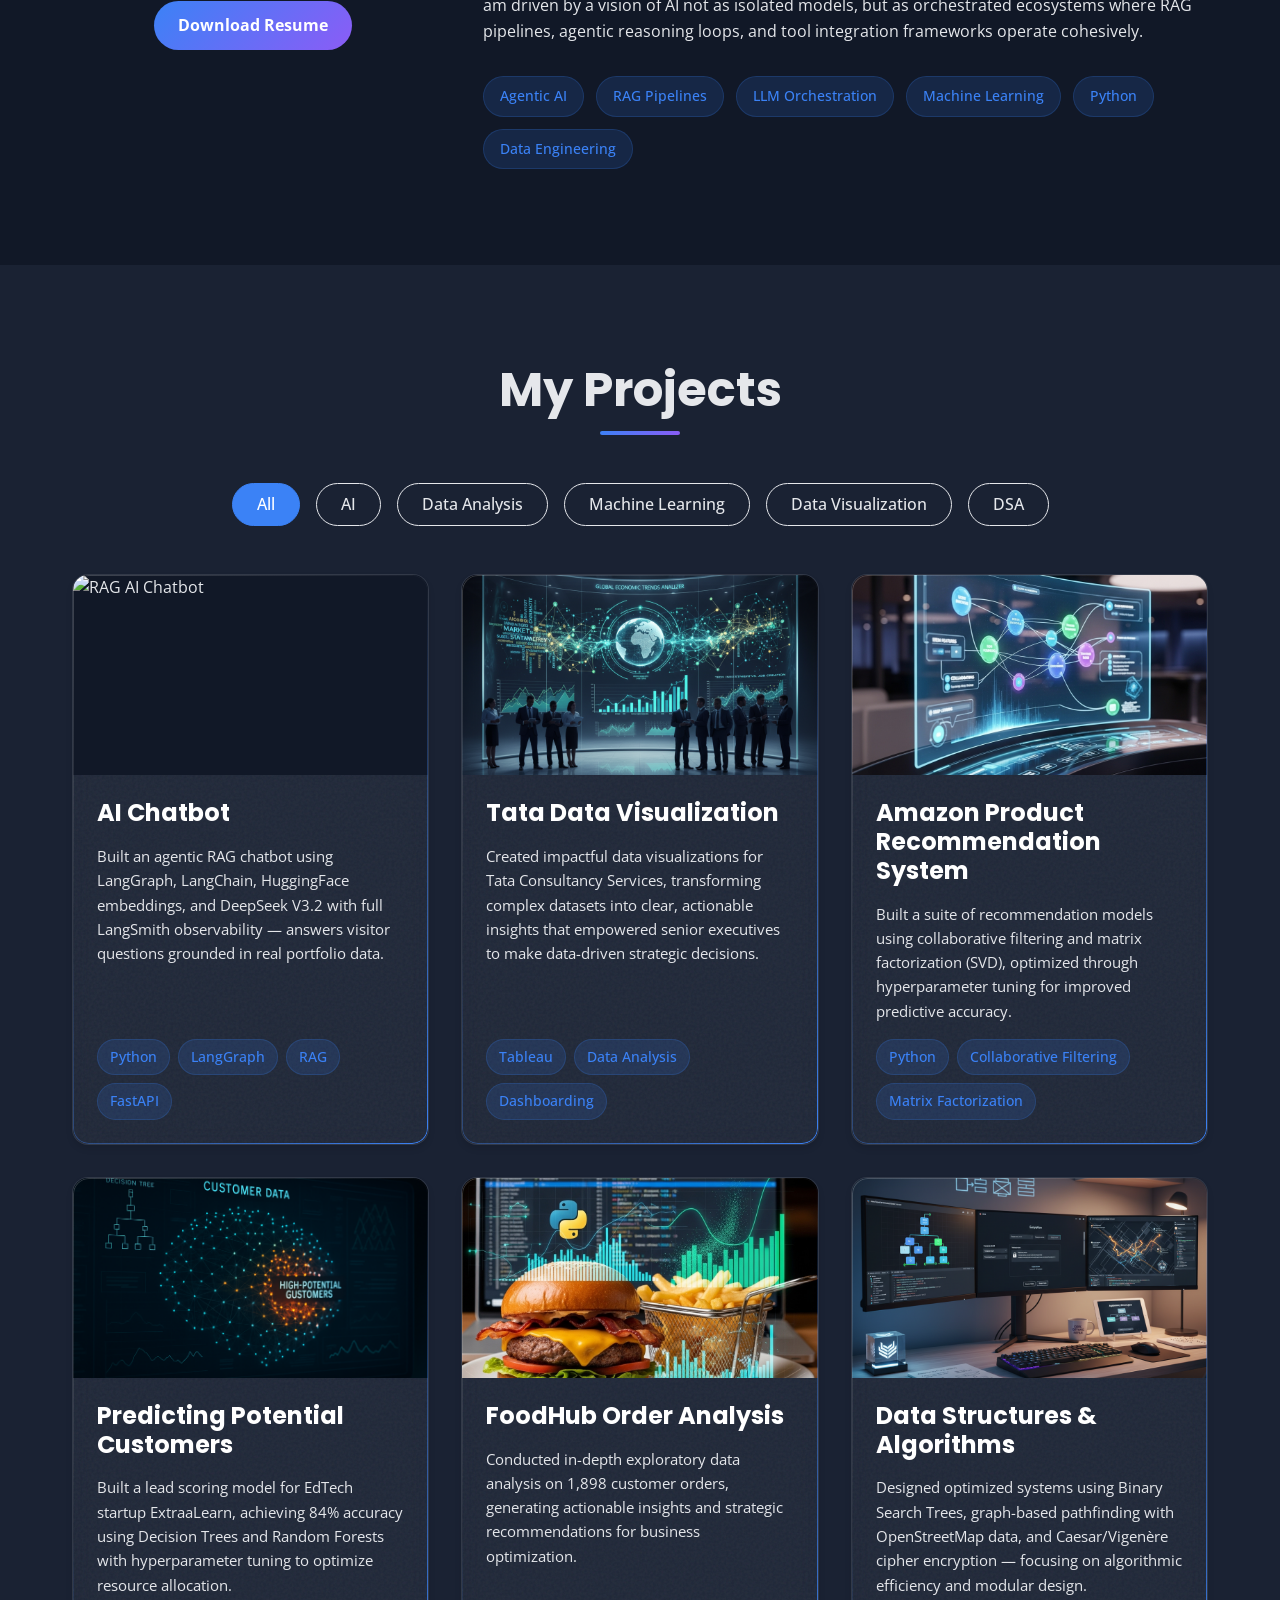
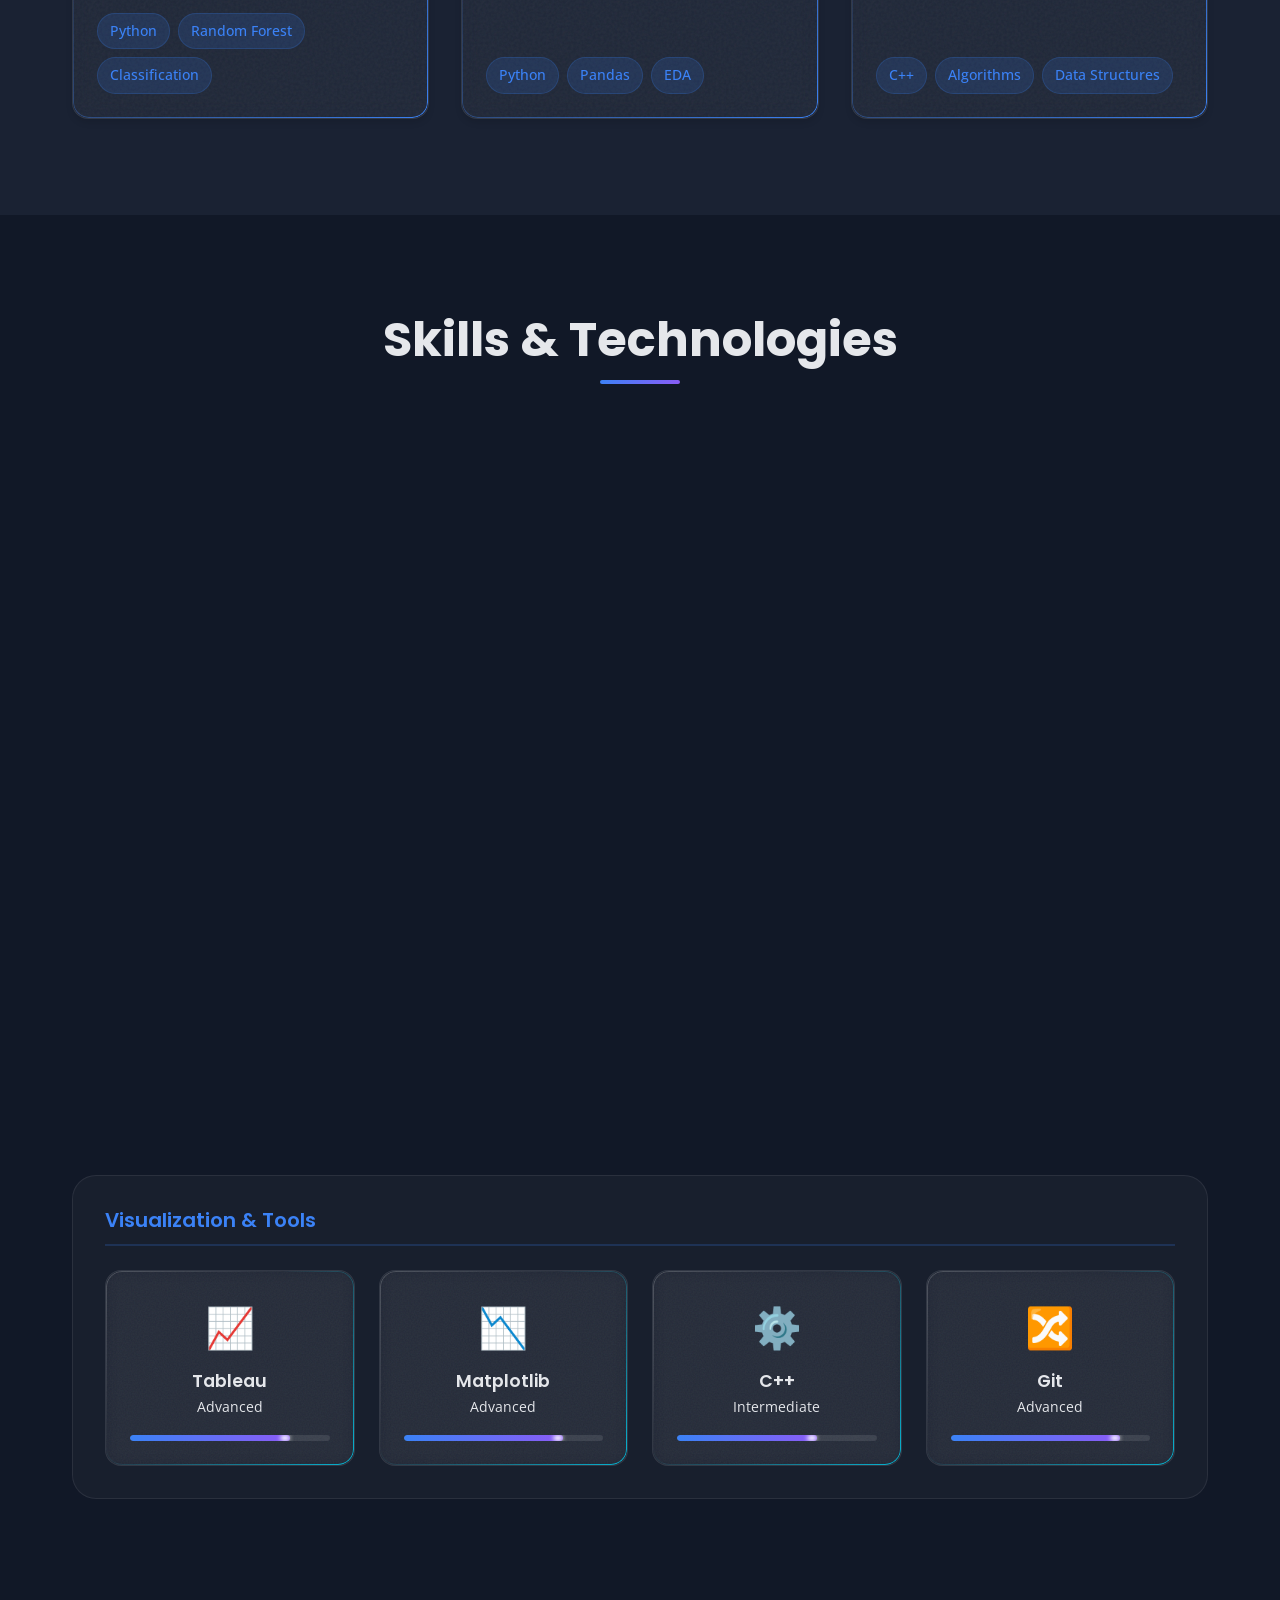
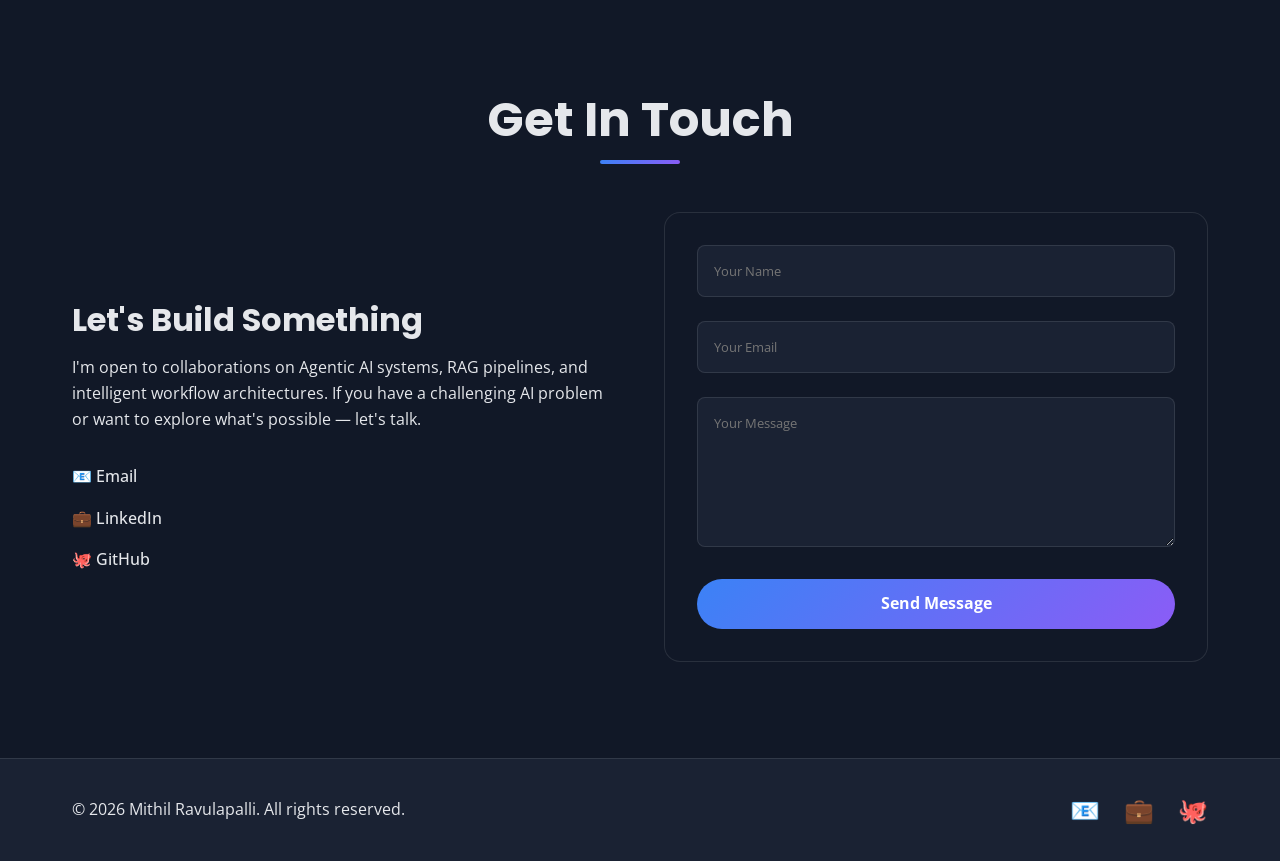
==== commit 8a35d7cb: "chore: sync frontend and config updates" ====
--- a/index.html
+++ b/index.html
@@ -5,6 +5,11 @@
     <meta charset="UTF-8">
     <meta name="viewport" content="width=device-width, initial-scale=1.0">
     <title>Mithil Ravulapalli - Data Scientist</title>
+    <link rel="preconnect" href="https://fonts.googleapis.com">
+    <link rel="preconnect" href="https://fonts.gstatic.com" crossorigin>
+    <link
+        href="https://fonts.googleapis.com/css2?family=Open+Sans:wght@400;500;600;700&family=Poppins:wght@400;500;600;700;800&display=swap"
+        rel="stylesheet">
     <link rel="stylesheet" href="assets/css/style.css">
     <link rel="stylesheet" href="assets/css/modal.css">
 </head>
@@ -65,7 +70,26 @@
 
         </section>
 
-
+        <div class="marquee-container">
+            <div class="marquee-content">
+                <span>Agentic AI</span> <span class="dot">•</span>
+                <span>RAG Pipelines</span> <span class="dot">•</span>
+                <span>LangGraph</span> <span class="dot">•</span>
+                <span>LLM Orchestration</span> <span class="dot">•</span>
+                <span>Python</span> <span class="dot">•</span>
+                <span>Machine Learning</span> <span class="dot">•</span>
+                <span>FastAPI</span> <span class="dot">•</span>
+                <span>Data Engineering</span> <span class="dot">•</span>
+                <span>Agentic AI</span> <span class="dot">•</span>
+                <span>RAG Pipelines</span> <span class="dot">•</span>
+                <span>LangGraph</span> <span class="dot">•</span>
+                <span>LLM Orchestration</span> <span class="dot">•</span>
+                <span>Python</span> <span class="dot">•</span>
+                <span>Machine Learning</span> <span class="dot">•</span>
+                <span>FastAPI</span> <span class="dot">•</span>
+                <span>Data Engineering</span> <span class="dot">•</span>
+            </div>
+        </div>
 
         <section id="about" class="about-section">
             <div class="container">
@@ -341,7 +365,7 @@
                             </div>
                         </div>
                     </div>
-                    <div class="skill-group">
+                    <div class="skill-group reveal">
                         <h3 class="skill-group-title">Visualization & Tools</h3>
                         <div class="skills-grid">
                             <div class="skill-card">
--- a/assets/css/style.css
+++ b/assets/css/style.css
@@ -1300,11 +1300,60 @@
     border-bottom-left-radius: 0.25rem;
 }
 
-.user-message {
+.user-message,
+.message.user {
     align-self: flex-end;
     background: var(--primary-color);
     color: var(--white);
     border-bottom-right-radius: 0.25rem;
+}
+
+.message.assistant {
+    align-self: flex-start;
+    background: rgba(255, 255, 255, 0.1);
+    color: var(--text-color);
+    border-bottom-left-radius: 0.25rem;
+}
+
+.message.error {
+    background: rgba(239, 68, 68, 0.2);
+    border: 1px solid rgba(239, 68, 68, 0.4);
+    color: #fca5a5;
+}
+
+.message.loading {
+    padding: 1rem;
+}
+
+.message.loading .dot {
+    display: inline-block;
+    width: 8px;
+    height: 8px;
+    margin: 0 3px;
+    background: var(--text-color);
+    border-radius: 50%;
+    animation: loadingDots 1.4s infinite ease-in-out both;
+}
+
+.message.loading .dot:nth-child(1) {
+    animation-delay: -0.32s;
+}
+
+.message.loading .dot:nth-child(2) {
+    animation-delay: -0.16s;
+}
+
+@keyframes loadingDots {
+
+    0%,
+    80%,
+    100% {
+        transform: scale(0);
+    }
+
+    40% {
+        transform: scale(1);
+    }
 }
 
 .chat-input-area {
--- a/assets/css/modal.css
+++ b/assets/css/modal.css
@@ -0,0 +1,91 @@
+/* Modal styles */
+.modal {
+    display: none;
+    position: fixed;
+    top: 0;
+    left: 0;
+    width: 100%;
+    height: 100%;
+    background-color: rgba(0, 0, 0, 0.7);
+    z-index: 1000;
+    opacity: 0;
+    transition: opacity 0.3s ease-in-out;
+}
+
+.modal.show {
+    display: block;
+    opacity: 1;
+}
+
+.modal-content {
+    position: relative;
+    background-color: var(--background-color);
+    margin: 5% auto;
+    padding: 2rem;
+    width: 90%;
+    max-width: 800px;
+    border-radius: 10px;
+    box-shadow: 0 4px 6px rgba(0, 0, 0, 0.1);
+    max-height: 90vh;
+    overflow-y: auto;
+}
+
+.modal-close {
+    position: absolute;
+    top: 1rem;
+    right: 1rem;
+    font-size: 1.5rem;
+    cursor: pointer;
+    color: var(--text-color);
+    transition: color 0.3s ease;
+}
+
+.modal-close:hover {
+    color: var(--primary-color);
+}
+
+#modal-title {
+    color: var(--primary-color);
+    margin-bottom: 1.5rem;
+    font-size: 1.8rem;
+}
+
+#modal-description {
+    color: var(--text-color);
+    line-height: 1.6;
+    margin-bottom: 2rem;
+    white-space: pre-line;
+}
+
+.modal-footer {
+    text-align: center;
+    margin-top: 2rem;
+}
+
+/* Make project cards clickable */
+.project-card {
+    cursor: pointer;
+    transition: transform 0.3s ease;
+}
+
+.project-card:hover {
+    transform: translateY(-5px);
+}
+
+/* Responsive adjustments */
+@media (max-width: 768px) {
+    .modal-content {
+        margin: 10% auto;
+        width: 95%;
+        padding: 1.5rem;
+    }
+
+    #modal-title {
+        font-size: 1.5rem;
+    }
+}
+
+.project-overlay a {
+    position: relative;
+    z-index: 2;
+}
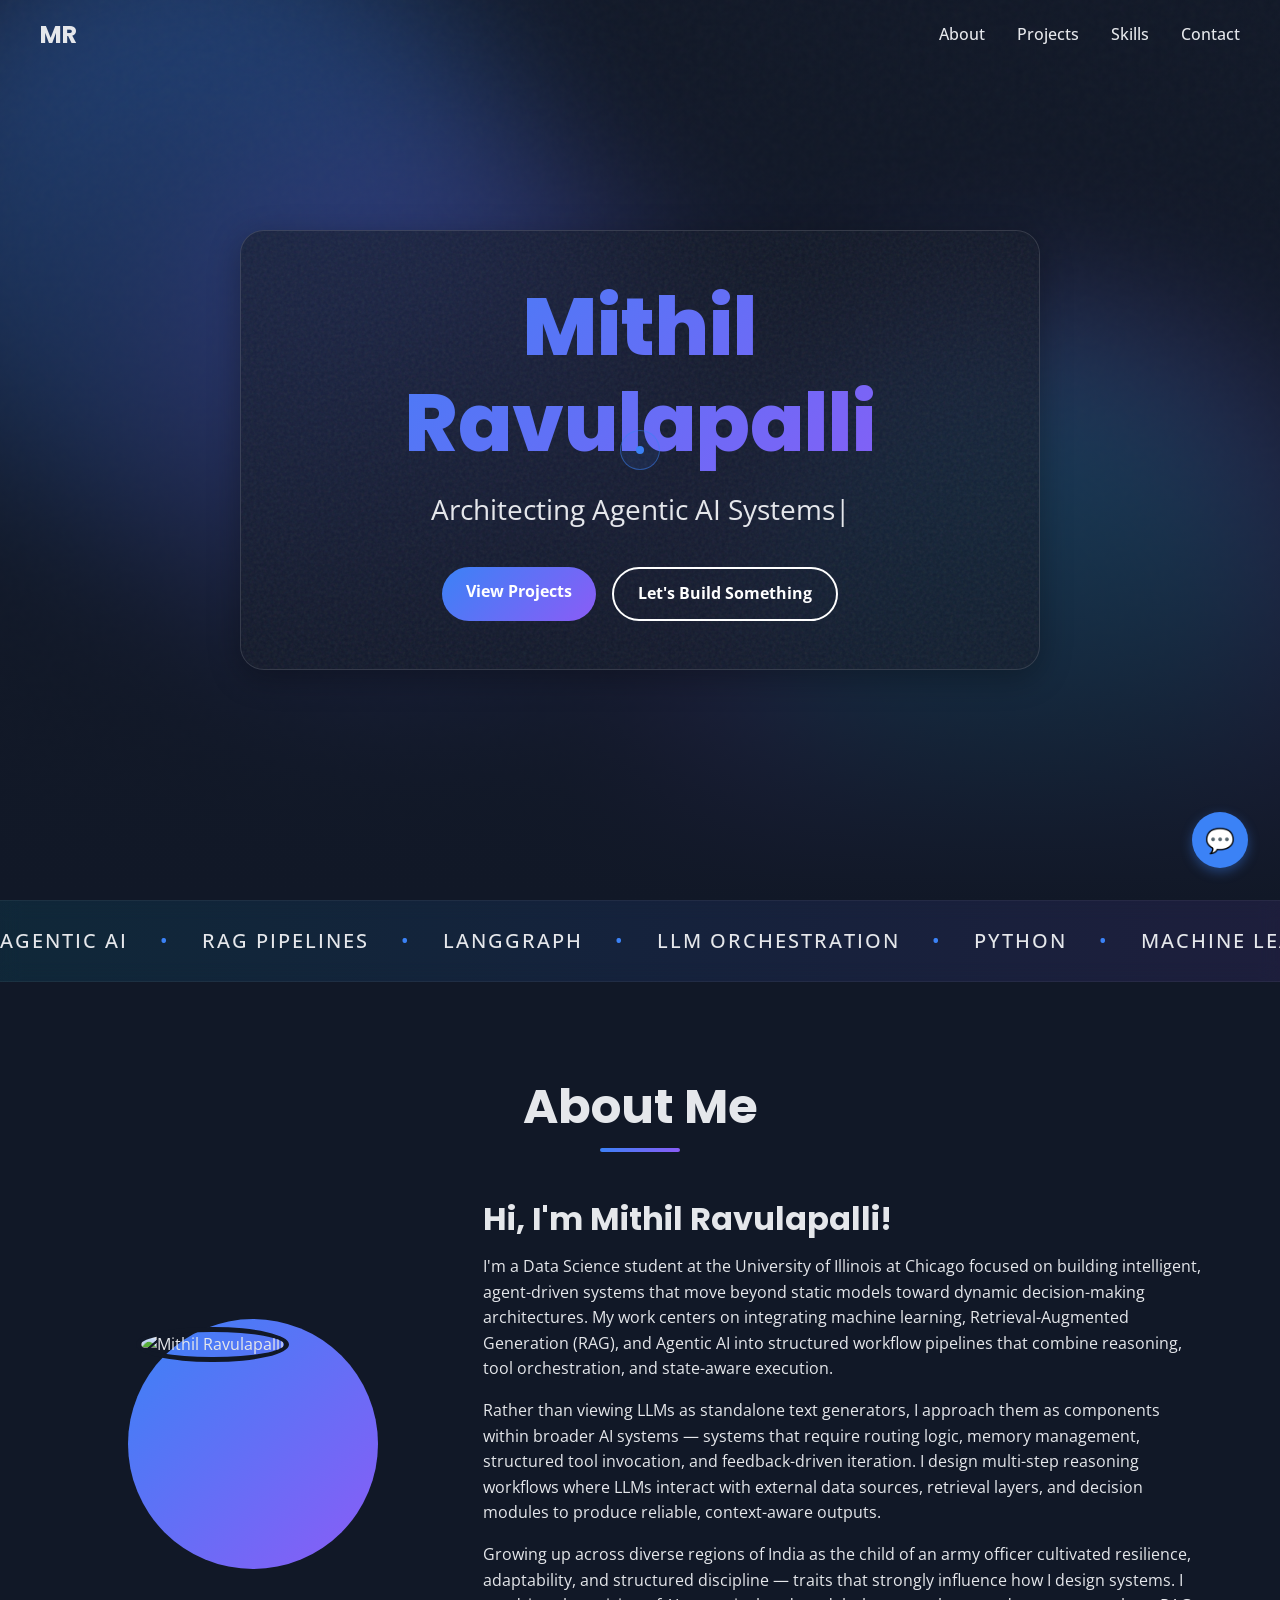
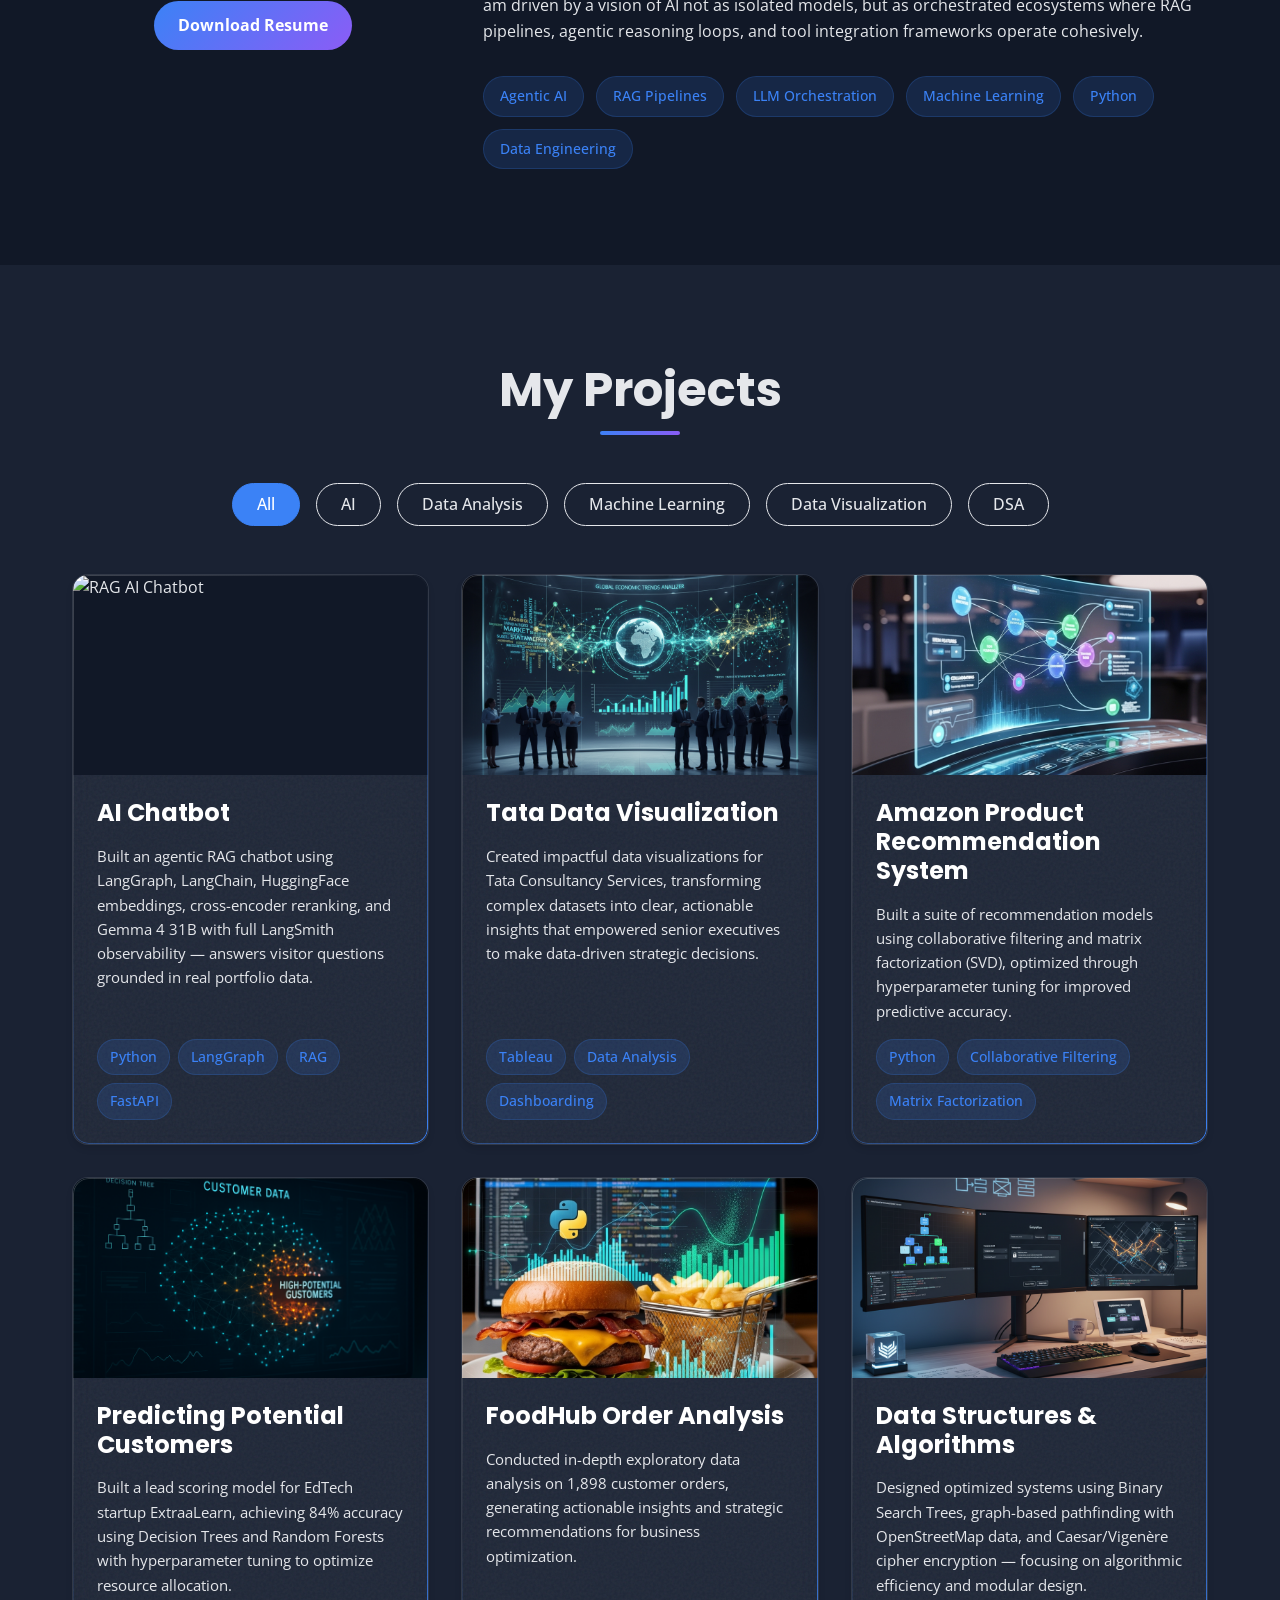
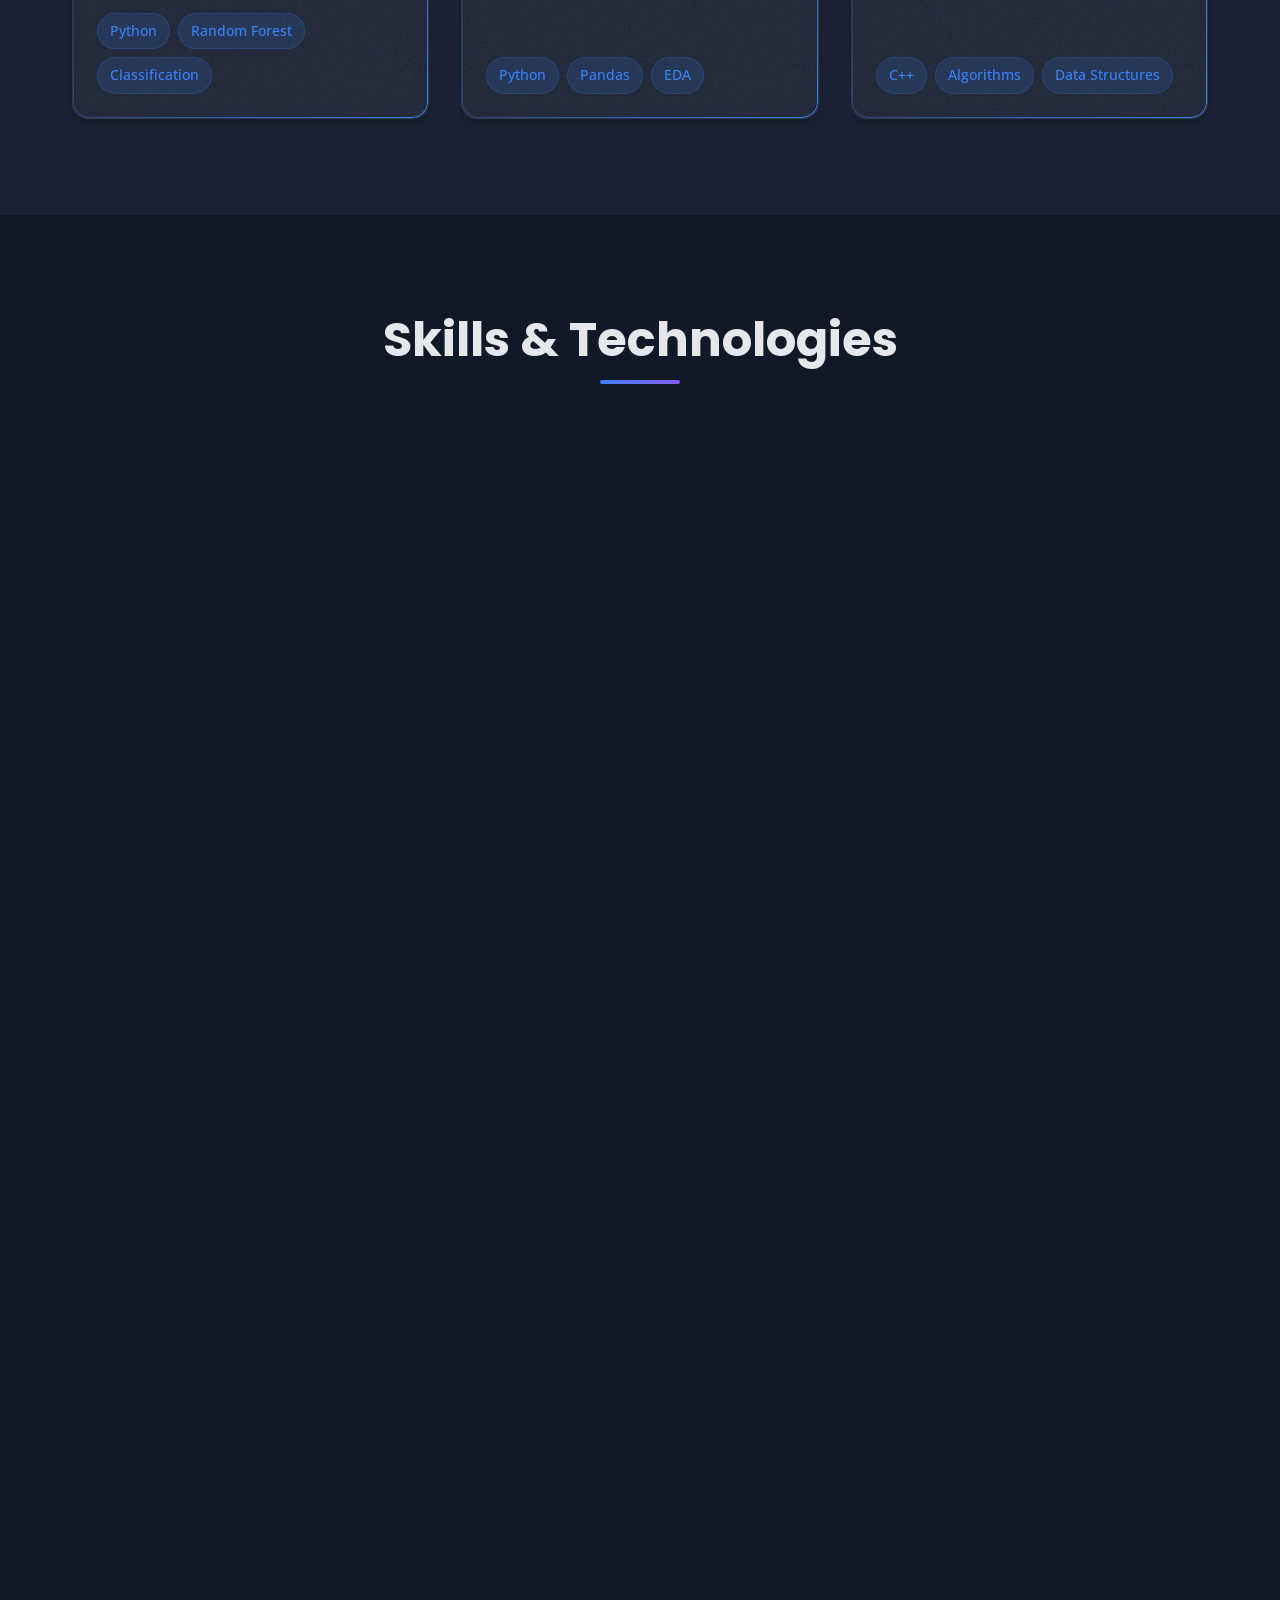
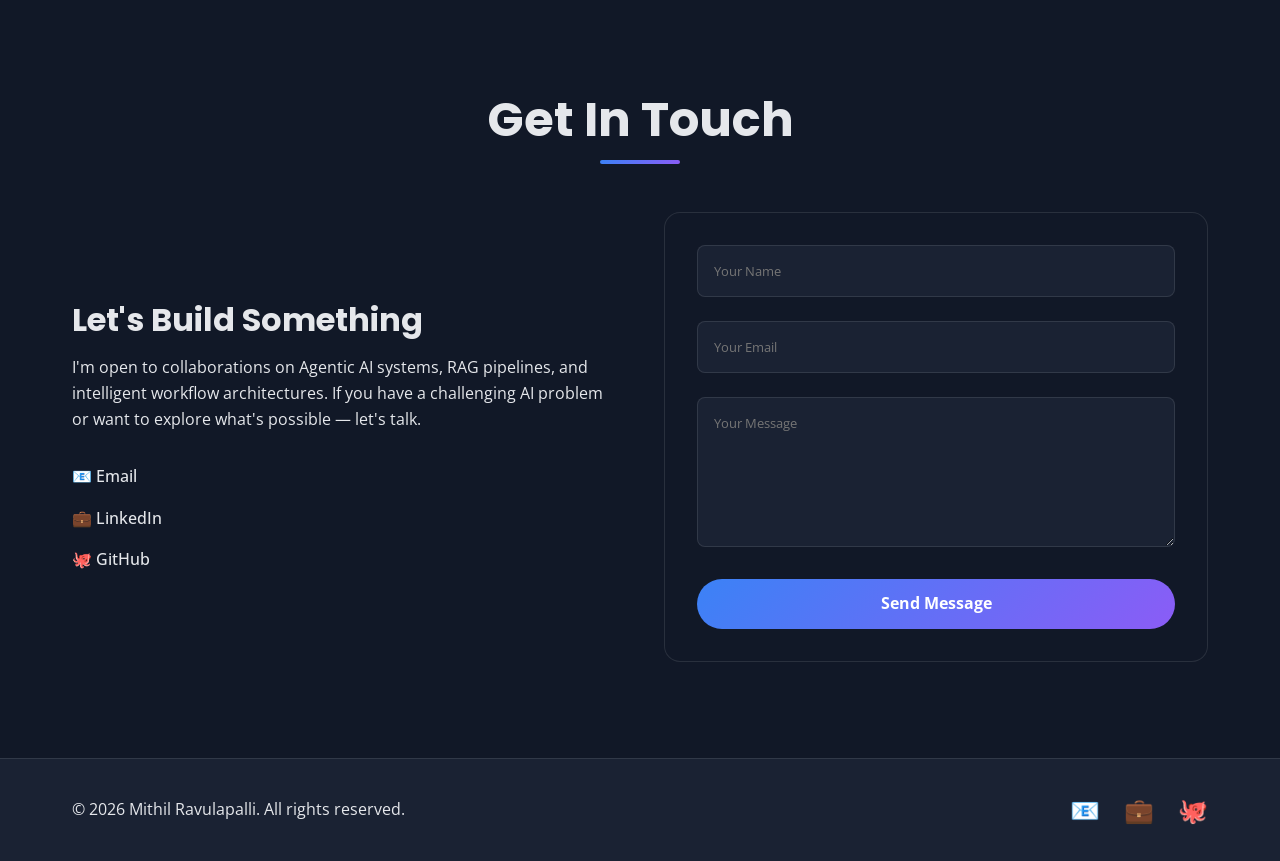
==== commit 2fbbd5c9: "feat: update RAG chatbot webpage — Gemma 4 31B, cross-encoder reranking, 4-node pipeline" ====
--- a/index.html
+++ b/index.html
@@ -160,8 +160,8 @@
                         <div class="project-content">
                             <h3 class="project-title">AI Chatbot</h3>
                             <p class="project-description">Built an agentic RAG chatbot using LangGraph, LangChain,
-                                HuggingFace embeddings, and DeepSeek V3.2 with full LangSmith observability — answers
-                                visitor questions grounded in real portfolio data.</p>
+                                HuggingFace embeddings, cross-encoder reranking, and Gemma 4 31B with full LangSmith
+                                observability — answers visitor questions grounded in real portfolio data.</p>
                             <div class="project-tags">
                                 <span class="tag">Python</span>
                                 <span class="tag">LangGraph</span>
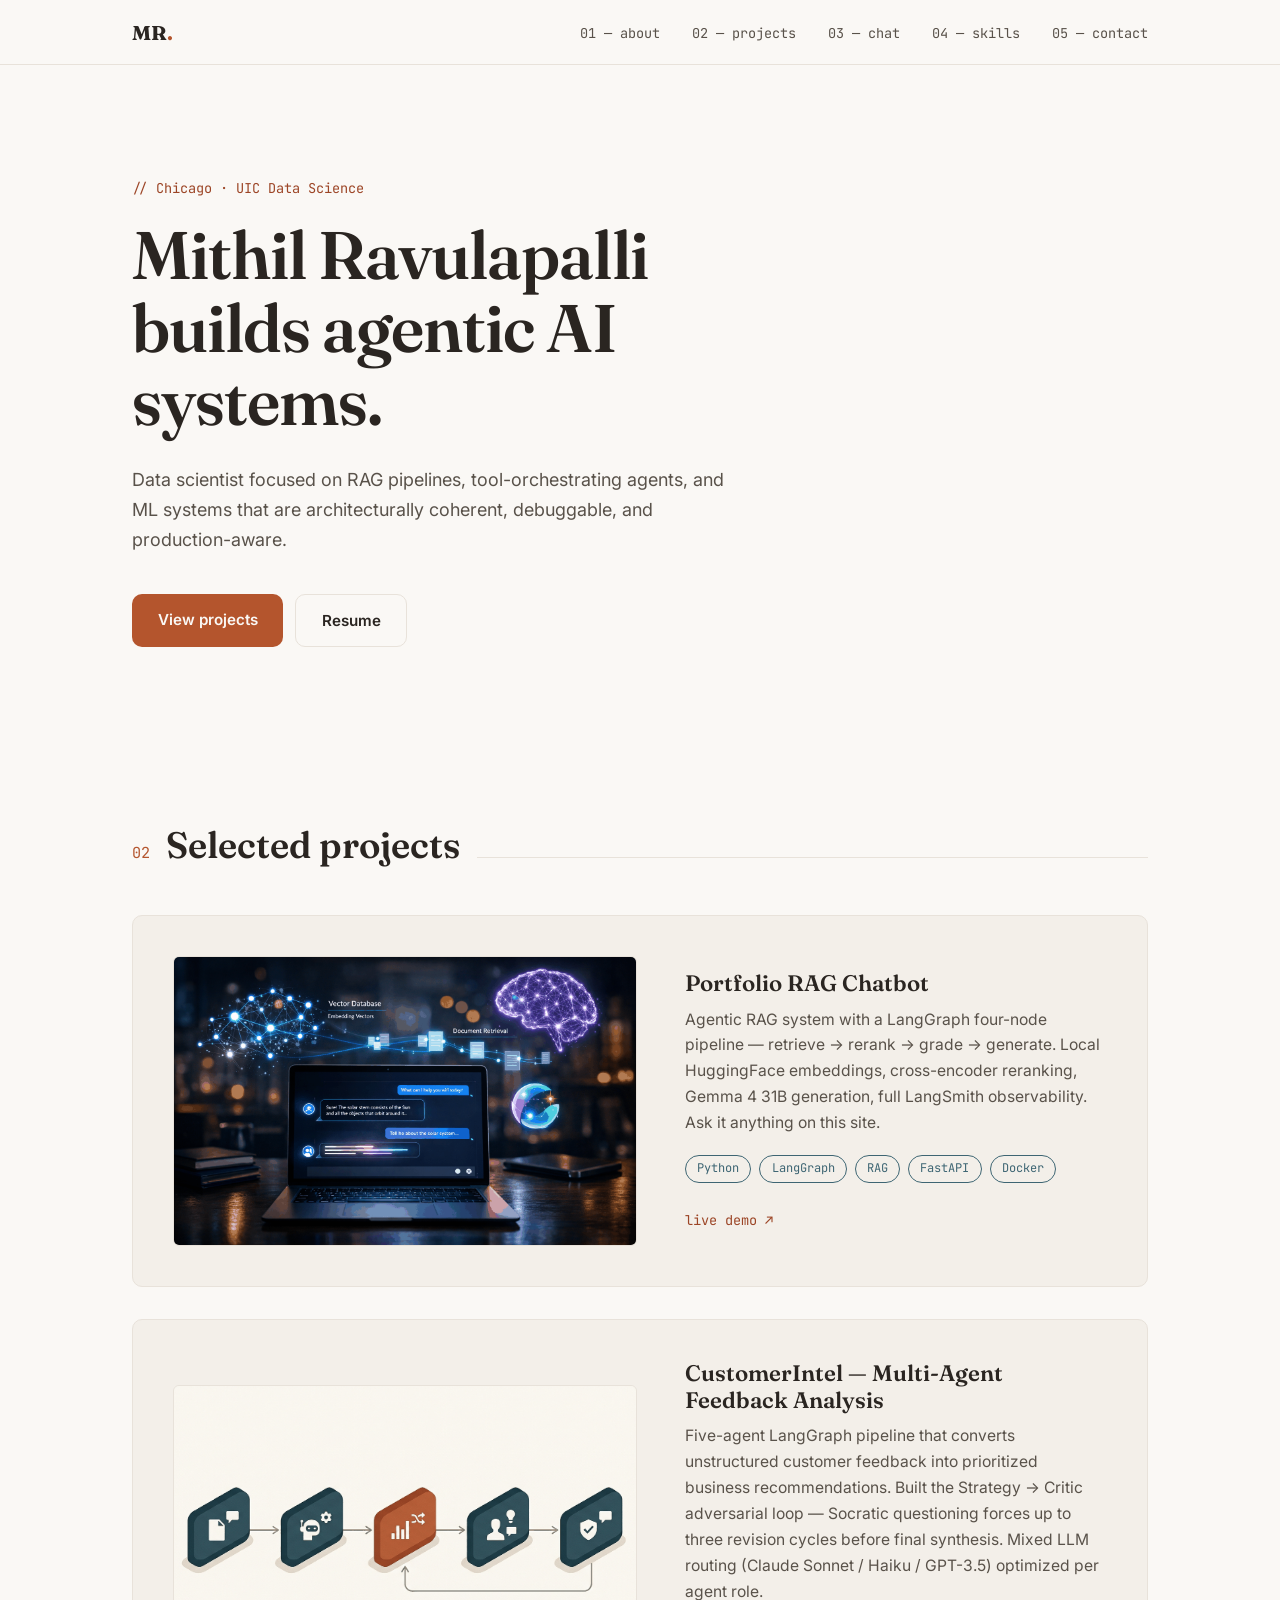
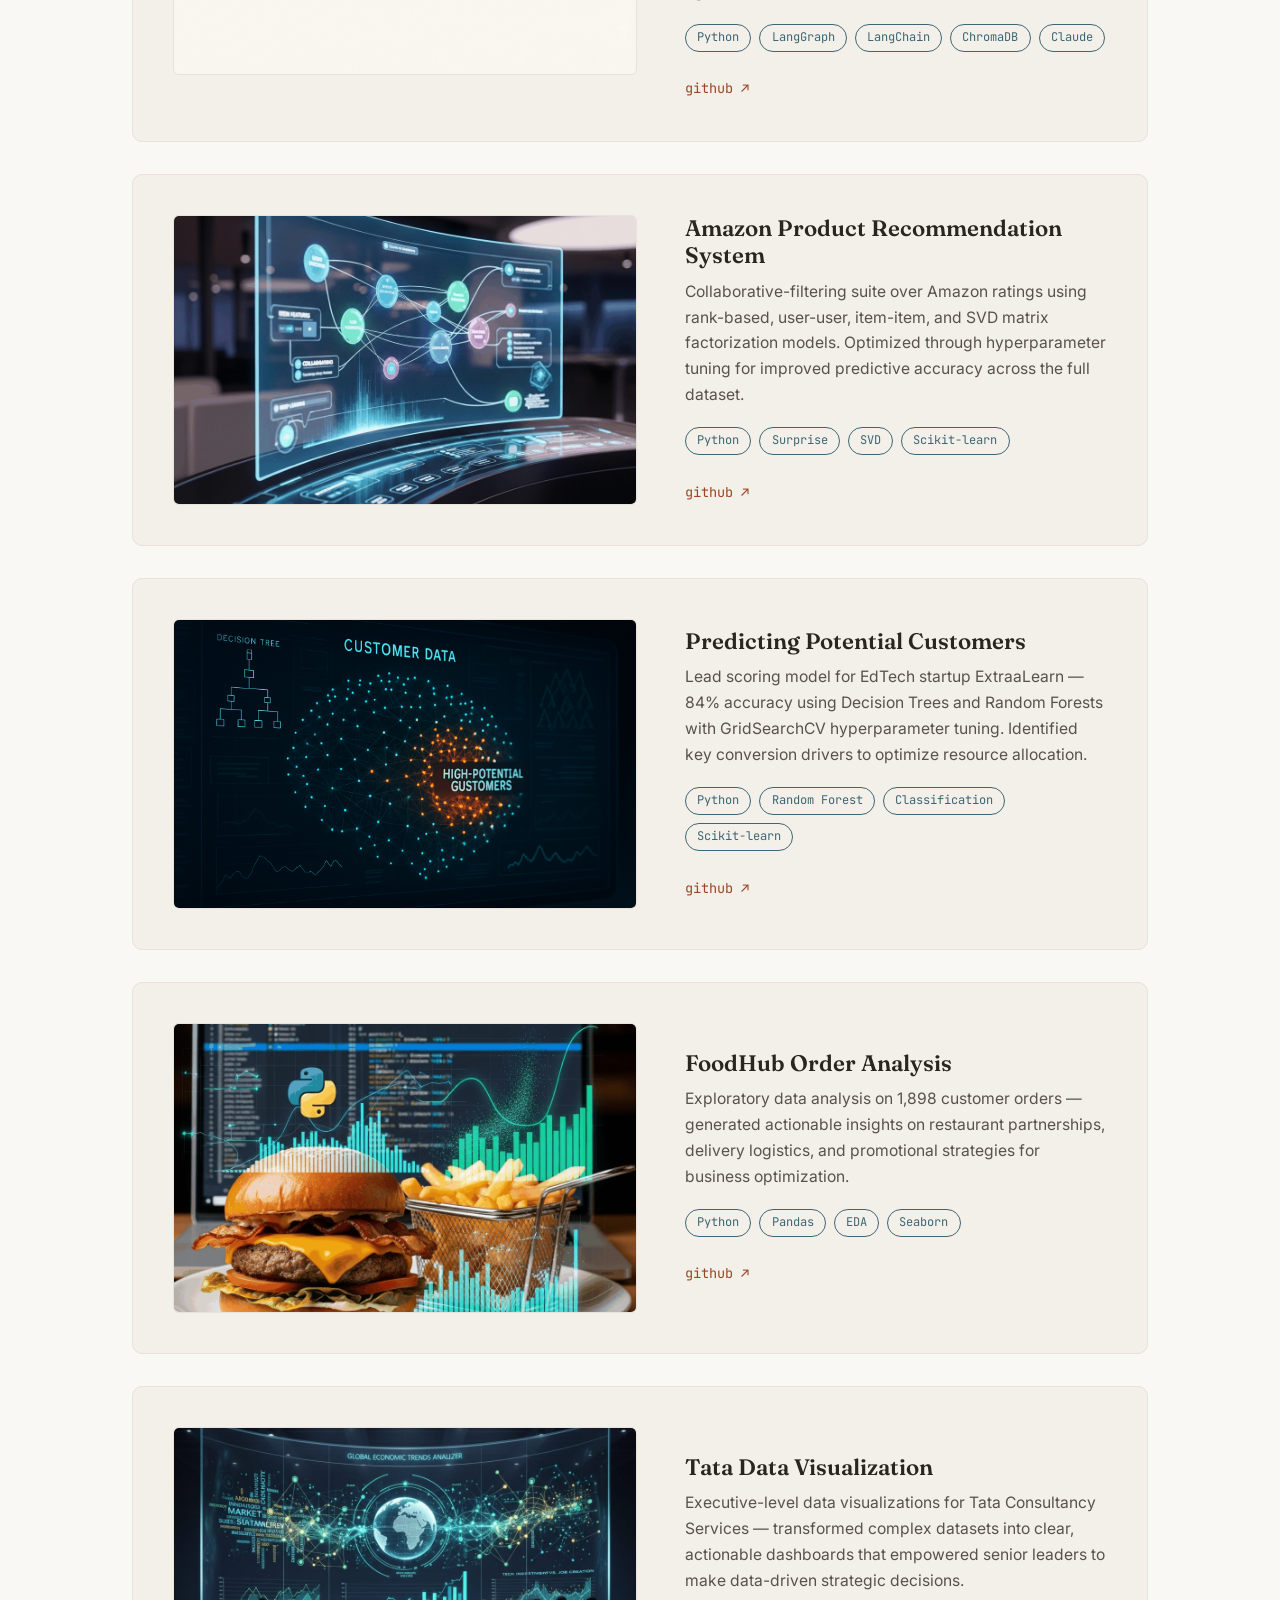
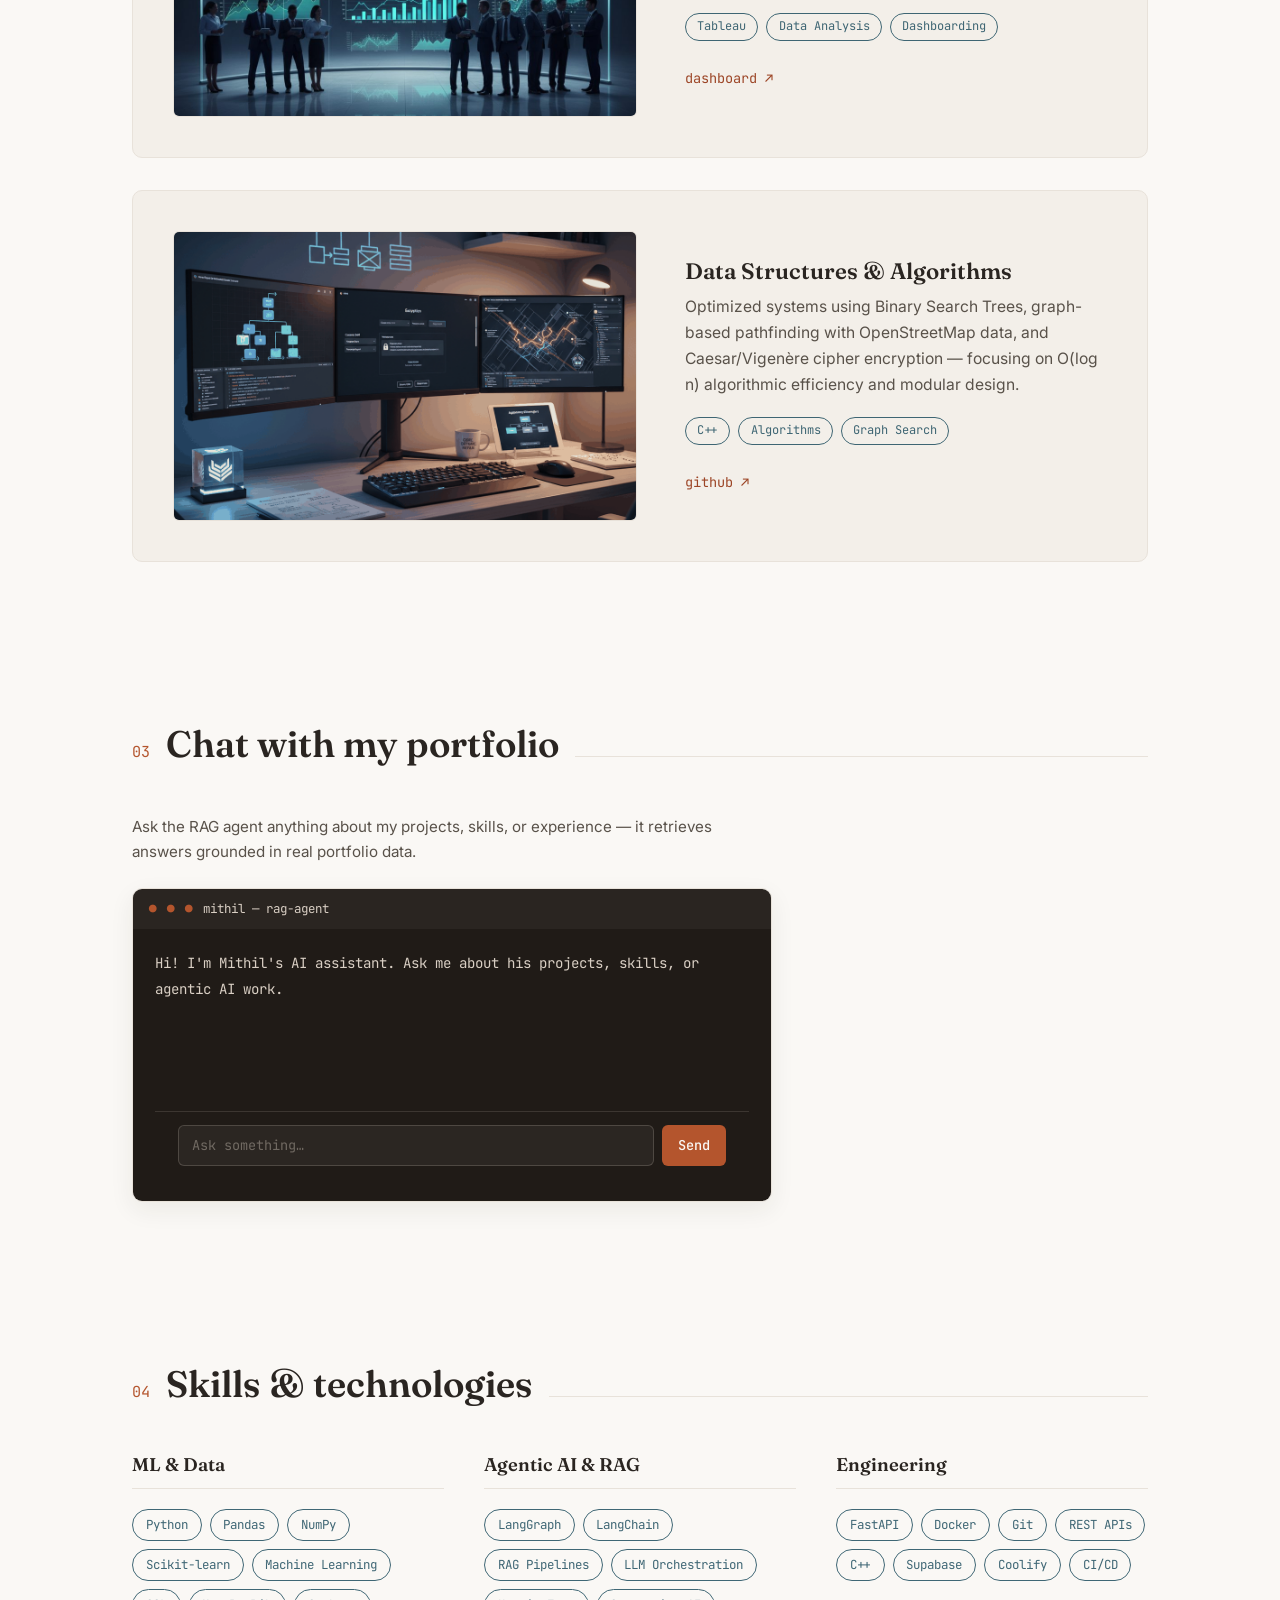
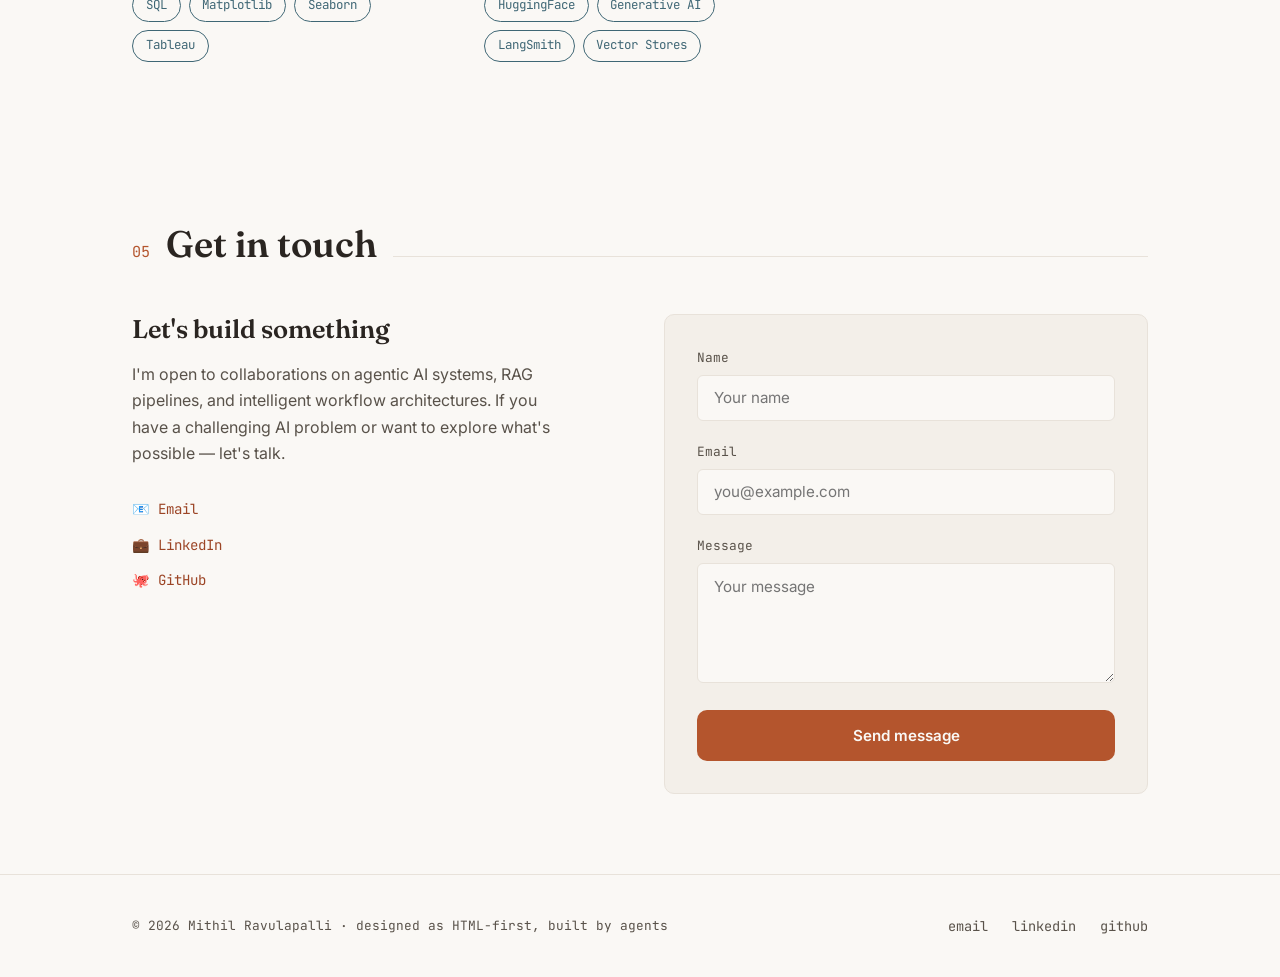
==== commit 865c3185: "feat: redesign portfolio to warm editorial style" ====
--- a/index.html
+++ b/index.html
@@ -4,488 +4,388 @@
 <head>
     <meta charset="UTF-8">
     <meta name="viewport" content="width=device-width, initial-scale=1.0">
-    <title>Mithil Ravulapalli - Data Scientist</title>
+    <title>Mithil Ravulapalli — Data Scientist & Agentic AI Engineer</title>
+    <meta name="description"
+        content="Portfolio of Mithil Ravulapalli — Data scientist building agentic AI systems, RAG pipelines, and ML workflows at UIC Chicago.">
+
+    <!-- Fonts: Fraunces (headings), Inter (body), JetBrains Mono (tech details) -->
     <link rel="preconnect" href="https://fonts.googleapis.com">
     <link rel="preconnect" href="https://fonts.gstatic.com" crossorigin>
     <link
-        href="https://fonts.googleapis.com/css2?family=Open+Sans:wght@400;500;600;700&family=Poppins:wght@400;500;600;700;800&display=swap"
+        href="https://fonts.googleapis.com/css2?family=Fraunces:opsz,wght@9..144,600;9..144,700&family=Inter:wght@400;500;600&family=JetBrains+Mono:wght@400;500&display=swap"
         rel="stylesheet">
+
     <link rel="stylesheet" href="assets/css/style.css">
-    <link rel="stylesheet" href="assets/css/modal.css">
+
+    <!-- Social sharing -->
+    <meta property="og:title" content="Mithil Ravulapalli — Data Scientist & Agentic AI Engineer">
+    <meta property="og:description"
+        content="Portfolio of Mithil Ravulapalli — agentic AI systems, RAG pipelines, and ML workflows.">
+    <meta property="og:type" content="website">
+    <meta property="og:url" content="https://mithil0723.github.io/">
+    <meta property="og:image" content="https://mithil0723.github.io/project%20images/CustomerIntel.png">
+    <meta name="twitter:card" content="summary_large_image">
 </head>
 
 <body>
-    <!-- Project Details Modal -->
-    <div id="project-modal" class="modal">
-        <div class="modal-content">
-            <span class="modal-close">&times;</span>
-            <h2 id="modal-title"></h2>
-            <div id="modal-description"></div>
-            <div class="modal-footer">
-                <a id="modal-source-link" href="#" class="btn btn-primary" target="_blank">View Project Source</a>
-            </div>
+    <!-- Skip to main content (a11y) -->
+    <a href="#main" class="skip-link">Skip to main content</a>
+
+    <!-- ============ NAV ============ -->
+    <header>
+        <div class="wrap">
+            <nav>
+                <a class="logo" href="#">MR<span>.</span></a>
+                <ul class="nav-links" id="nav-links">
+                    <li><a href="#about">01 — about</a></li>
+                    <li><a href="#projects">02 — projects</a></li>
+                    <li><a href="#chat">03 — chat</a></li>
+                    <li><a href="#skills">04 — skills</a></li>
+                    <li><a href="#contact">05 — contact</a></li>
+                </ul>
+                <div class="hamburger" id="hamburger" aria-label="Toggle navigation menu" role="button" tabindex="0">
+                    <span class="bar"></span>
+                    <span class="bar"></span>
+                    <span class="bar"></span>
+                </div>
+            </nav>
         </div>
-    </div>
-
-    <header class="header">
-        <nav class="nav">
-            <a href="#" class="nav-logo">MR</a>
-            <ul class="nav-menu">
-                <li class="nav-item"><a href="#about" class="nav-link">About</a></li>
-                <li class="nav-item"><a href="#projects" class="nav-link">Projects</a></li>
-                <li class="nav-item"><a href="#skills" class="nav-link">Skills</a></li>
-                <li class="nav-item"><a href="#contact" class="nav-link">Contact</a></li>
-            </ul>
-            <div class="hamburger">
-                <span class="bar"></span>
-                <span class="bar"></span>
-                <span class="bar"></span>
-            </div>
-        </nav>
     </header>
 
-    <main>
-        <section id="hero" class="hero-section">
-            <div class="mesh-bg">
-                <div class="mesh-blob mesh-blob-1"></div>
-                <div class="mesh-blob mesh-blob-2"></div>
-                <div class="mesh-blob mesh-blob-3"></div>
-                <div class="mesh-blob mesh-blob-4"></div>
-            </div>
-            <div class="noise-overlay"></div>
-
-            <div class="hero-overlay"></div>
-
-            <div class="hero-content">
-                <h1 class="hero-title">Mithil Ravulapalli</h1>
-                <p class="hero-subtitle">
-                    <span class="typing-text"
-                        data-texts='["Architecting Agentic AI Systems", "AI Workflow Engineer", "Building Intelligent Pipelines"]'></span>
+    <!-- ============ MAIN ============ -->
+    <main id="main" class="wrap">
+
+        <!-- ============ HERO (asymmetric, editorial) ============ -->
+        <section class="hero" id="about">
+            <span class="kicker">// Chicago · UIC Data Science</span>
+            <h1>Mithil Ravulapalli builds agentic AI systems.</h1>
+            <p>Data scientist focused on RAG pipelines, tool-orchestrating agents, and ML systems
+                that are architecturally coherent, debuggable, and production-aware.</p>
+            <div class="hero-buttons">
+                <a class="btn btn-primary" href="#projects">View projects</a>
+                <a class="btn btn-ghost" href="assets/documents/resume.pdf" target="_blank">Resume</a>
+            </div>
+        </section>
+
+        <!-- ============ 02 — PROJECTS (case-study rows) ============ -->
+        <section id="projects">
+            <div class="sec-head">
+                <span class="sec-num">02</span>
+                <h2>Selected projects</h2>
+            </div>
+            <div class="projects-stack">
+
+                <!-- Project 1: RAG Chatbot -->
+                <article class="project reveal">
+                    <div class="shot">
+                        <img loading="lazy" src="project images/RAG.png"
+                            alt="Screenshot of the RAG AI Chatbot showing retrieval-augmented generation pipeline">
+                    </div>
+                    <div>
+                        <h3>Portfolio RAG Chatbot</h3>
+                        <p>Agentic RAG system with a LangGraph four-node pipeline — retrieve → rerank → grade →
+                            generate. Local HuggingFace embeddings, cross-encoder reranking, Gemma 4 31B generation,
+                            full LangSmith observability. Ask it anything on this site.</p>
+                        <div class="chips">
+                            <span class="chip">Python</span>
+                            <span class="chip">LangGraph</span>
+                            <span class="chip">RAG</span>
+                            <span class="chip">FastAPI</span>
+                            <span class="chip">Docker</span>
+                        </div>
+                        <div class="links">
+                            <a href="#chat">live demo ↗</a>
+                        </div>
+                    </div>
+                </article>
+
+                <!-- Project 2: CustomerIntel -->
+                <article class="project reveal">
+                    <div class="shot">
+                        <img loading="lazy" src="project images/CustomerIntel.png"
+                            alt="Screenshot of CustomerIntel multi-agent system architecture showing five-agent LangGraph pipeline">
+                    </div>
+                    <div>
+                        <h3>CustomerIntel — Multi-Agent Feedback Analysis</h3>
+                        <p>Five-agent LangGraph pipeline that converts unstructured customer feedback into prioritized
+                            business recommendations. Built the Strategy → Critic adversarial loop — Socratic
+                            questioning forces up to three revision cycles before final synthesis. Mixed LLM routing
+                            (Claude Sonnet / Haiku / GPT-3.5) optimized per agent role.</p>
+                        <div class="chips">
+                            <span class="chip">Python</span>
+                            <span class="chip">LangGraph</span>
+                            <span class="chip">LangChain</span>
+                            <span class="chip">ChromaDB</span>
+                            <span class="chip">Claude</span>
+                        </div>
+                        <div class="links">
+                            <a href="https://github.com/Mithil0723/CustomerIntel" target="_blank"
+                                rel="noopener">github ↗</a>
+                        </div>
+                    </div>
+                </article>
+
+                <!-- Project 3: Recommendation System -->
+                <article class="project reveal">
+                    <div class="shot">
+                        <img loading="lazy" src="project images/Recommendation.png"
+                            alt="Screenshot of the Amazon Product Recommendation System showing collaborative filtering results">
+                    </div>
+                    <div>
+                        <h3>Amazon Product Recommendation System</h3>
+                        <p>Collaborative-filtering suite over Amazon ratings using rank-based, user-user, item-item,
+                            and SVD matrix factorization models. Optimized through hyperparameter tuning for improved
+                            predictive accuracy across the full dataset.</p>
+                        <div class="chips">
+                            <span class="chip">Python</span>
+                            <span class="chip">Surprise</span>
+                            <span class="chip">SVD</span>
+                            <span class="chip">Scikit-learn</span>
+                        </div>
+                        <div class="links">
+                            <a href="https://github.com/Mithil0723/Recommendation-System" target="_blank"
+                                rel="noopener">github ↗</a>
+                        </div>
+                    </div>
+                </article>
+
+                <!-- Project 4: Predictive Analysis -->
+                <article class="project reveal">
+                    <div class="shot">
+                        <img loading="lazy" src="project images/Predictive analysis.png"
+                            alt="Screenshot of the lead scoring model showing 84% accuracy with decision tree visualization">
+                    </div>
+                    <div>
+                        <h3>Predicting Potential Customers</h3>
+                        <p>Lead scoring model for EdTech startup ExtraaLearn — 84% accuracy using Decision Trees and
+                            Random Forests with GridSearchCV hyperparameter tuning. Identified key conversion drivers
+                            to optimize resource allocation.</p>
+                        <div class="chips">
+                            <span class="chip">Python</span>
+                            <span class="chip">Random Forest</span>
+                            <span class="chip">Classification</span>
+                            <span class="chip">Scikit-learn</span>
+                        </div>
+                        <div class="links">
+                            <a href="https://github.com/Mithil0723/Predicting-Potential-Customers" target="_blank"
+                                rel="noopener">github ↗</a>
+                        </div>
+                    </div>
+                </article>
+
+                <!-- Project 5: FoodHub Analysis -->
+                <article class="project reveal">
+                    <div class="shot">
+                        <img loading="lazy" src="project images/FoodHub.png"
+                            alt="Screenshot of the FoodHub order analysis showing data visualizations and insights">
+                    </div>
+                    <div>
+                        <h3>FoodHub Order Analysis</h3>
+                        <p>Exploratory data analysis on 1,898 customer orders — generated actionable insights on
+                            restaurant partnerships, delivery logistics, and promotional strategies for business
+                            optimization.</p>
+                        <div class="chips">
+                            <span class="chip">Python</span>
+                            <span class="chip">Pandas</span>
+                            <span class="chip">EDA</span>
+                            <span class="chip">Seaborn</span>
+                        </div>
+                        <div class="links">
+                            <a href="https://github.com/Mithil0723/Food-Hub-Order-Analysis" target="_blank"
+                                rel="noopener">github ↗</a>
+                        </div>
+                    </div>
+                </article>
+
+                <!-- Project 6: Tata Data Visualization -->
+                <article class="project reveal">
+                    <div class="shot">
+                        <img loading="lazy" src="project images/tata.jpg"
+                            alt="Screenshot of the Tata data visualization dashboard with executive insights">
+                    </div>
+                    <div>
+                        <h3>Tata Data Visualization</h3>
+                        <p>Executive-level data visualizations for Tata Consultancy Services — transformed complex
+                            datasets into clear, actionable dashboards that empowered senior leaders to make
+                            data-driven strategic decisions.</p>
+                        <div class="chips">
+                            <span class="chip">Tableau</span>
+                            <span class="chip">Data Analysis</span>
+                            <span class="chip">Dashboarding</span>
+                        </div>
+                        <div class="links">
+                            <a href="https://lookerstudio.google.com/reporting/f6717d30-9776-40eb-8e11-dbb543bf7399"
+                                target="_blank" rel="noopener">dashboard ↗</a>
+                        </div>
+                    </div>
+                </article>
+
+                <!-- Project 7: DSA -->
+                <article class="project reveal">
+                    <div class="shot">
+                        <img loading="lazy" src="project images/DSA.png"
+                            alt="Screenshot of data structures and algorithms implementations">
+                    </div>
+                    <div>
+                        <h3>Data Structures & Algorithms</h3>
+                        <p>Optimized systems using Binary Search Trees, graph-based pathfinding with OpenStreetMap
+                            data, and Caesar/Vigenère cipher encryption — focusing on O(log n) algorithmic efficiency
+                            and modular design.</p>
+                        <div class="chips">
+                            <span class="chip">C++</span>
+                            <span class="chip">Algorithms</span>
+                            <span class="chip">Graph Search</span>
+                        </div>
+                        <div class="links">
+                            <a href="https://github.com/Mithil0723/DSA" target="_blank" rel="noopener">github ↗</a>
+                        </div>
+                    </div>
+                </article>
+
+            </div>
+        </section>
+
+        <!-- ============ 03 — CHAT (terminal-framed live demo) ============ -->
+        <section id="chat">
+            <div class="sec-head">
+                <span class="sec-num">03</span>
+                <h2>Chat with my portfolio</h2>
+            </div>
+            <div class="chat-section-inner">
+                <p style="color: var(--ink-muted); margin-bottom: 1.5rem; font-size: .95rem;">
+                    Ask the RAG agent anything about my projects, skills, or experience — it retrieves answers
+                    grounded in real portfolio data.
                 </p>
-                <div class="hero-buttons">
-                    <a href="#projects" class="btn btn-primary">View Projects</a>
-                    <a href="#contact" class="btn btn-secondary">Let's Build Something</a>
-                </div>
-            </div>
-
-        </section>
-
-        <div class="marquee-container">
-            <div class="marquee-content">
-                <span>Agentic AI</span> <span class="dot">•</span>
-                <span>RAG Pipelines</span> <span class="dot">•</span>
-                <span>LangGraph</span> <span class="dot">•</span>
-                <span>LLM Orchestration</span> <span class="dot">•</span>
-                <span>Python</span> <span class="dot">•</span>
-                <span>Machine Learning</span> <span class="dot">•</span>
-                <span>FastAPI</span> <span class="dot">•</span>
-                <span>Data Engineering</span> <span class="dot">•</span>
-                <span>Agentic AI</span> <span class="dot">•</span>
-                <span>RAG Pipelines</span> <span class="dot">•</span>
-                <span>LangGraph</span> <span class="dot">•</span>
-                <span>LLM Orchestration</span> <span class="dot">•</span>
-                <span>Python</span> <span class="dot">•</span>
-                <span>Machine Learning</span> <span class="dot">•</span>
-                <span>FastAPI</span> <span class="dot">•</span>
-                <span>Data Engineering</span> <span class="dot">•</span>
-            </div>
-        </div>
-
-        <section id="about" class="about-section">
-            <div class="container">
-                <h2 class="section-title reveal">About Me</h2>
-                <div class="about-content-grid">
-                    <div class="about-image-container">
-                        <div class="about-image-wrapper reveal">
-                            <img src="project images/avatar.png" alt="Mithil Ravulapalli" class="about-image">
-                        </div>
-                        <a href="assets/documents/resume.pdf" class="btn btn-primary" target="_blank">Download
-                            Resume</a>
-                    </div>
-                    <div class="about-text-content reveal">
-                        <h3>Hi, I'm Mithil Ravulapalli!</h3>
-                        <p>
-                            I'm a Data Science student at the University of Illinois at Chicago focused on building
-                            intelligent, agent-driven systems that move beyond static models toward dynamic
-                            decision-making architectures. My work centers on integrating machine learning,
-                            Retrieval-Augmented Generation (RAG), and Agentic AI into structured workflow pipelines that
-                            combine reasoning, tool orchestration, and state-aware execution.
-                        </p>
-                        <p>
-                            Rather than viewing LLMs as standalone text generators, I approach them as components within
-                            broader AI systems — systems that require routing logic, memory management, structured tool
-                            invocation, and feedback-driven iteration. I design multi-step reasoning workflows where
-                            LLMs interact with external data sources, retrieval layers, and decision modules to produce
-                            reliable, context-aware outputs.
-                        </p>
-                        <p>
-                            Growing up across diverse regions of India as the child of an army officer cultivated
-                            resilience, adaptability, and structured discipline — traits that strongly influence how I
-                            design systems. I am driven by a vision of AI not as isolated models, but as orchestrated
-                            ecosystems where RAG pipelines, agentic reasoning loops, and tool integration frameworks
-                            operate cohesively.
-                        </p>
-                        <div class="skills-list">
-                            <span class="skill-badge">Agentic AI</span>
-                            <span class="skill-badge">RAG Pipelines</span>
-                            <span class="skill-badge">LLM Orchestration</span>
-                            <span class="skill-badge">Machine Learning</span>
-                            <span class="skill-badge">Python</span>
-                            <span class="skill-badge">Data Engineering</span>
-                        </div>
-                    </div>
-                </div>
-            </div>
-        </section>
-        <section id="projects" class="projects-section">
-            <div class="container">
-                <h2 class="section-title reveal">My Projects</h2>
-                <div class="project-filters">
-                    <button class="filter-btn active" data-filter="all">All</button>
-                    <button class="filter-btn" data-filter="ai">AI</button>
-                    <button class="filter-btn" data-filter="data-analysis">Data Analysis</button>
-                    <button class="filter-btn" data-filter="machine-learning">Machine Learning</button>
-                    <button class="filter-btn" data-filter="data-visualization">Data Visualization</button>
-                    <button class="filter-btn" data-filter="dsa">DSA</button>
-                </div>
-                <div class="projects-grid">
-                    <!-- Project: RAG AI Chatbot -->
-                    <div class="project-card reveal" data-category="ai" data-project-id="rag-chatbot">
-                        <div class="project-image">
-                            <img src="project images/RAG.png" alt="RAG AI Chatbot" class="project-thumbnail">
-                            <div class="project-overlay">
-                                <span class="project-impact">RAG + LangGraph</span>
-                            </div>
-                        </div>
-                        <div class="project-content">
-                            <h3 class="project-title">AI Chatbot</h3>
-                            <p class="project-description">Built an agentic RAG chatbot using LangGraph, LangChain,
-                                HuggingFace embeddings, cross-encoder reranking, and Gemma 4 31B with full LangSmith
-                                observability — answers visitor questions grounded in real portfolio data.</p>
-                            <div class="project-tags">
-                                <span class="tag">Python</span>
-                                <span class="tag">LangGraph</span>
-                                <span class="tag">RAG</span>
-                                <span class="tag">FastAPI</span>
-                            </div>
-                        </div>
-                    </div>
-                    <!-- Project 1: Tata Data Visualization -->
-                    <div class="project-card reveal" data-category="data-visualization">
-                        <div class="project-image">
-                            <img src="project images/tata.jpg" alt="Tata Data Visualization" class="project-thumbnail">
-                            <div class="project-overlay">
-                                <span class="project-impact">Executive Insights</span>
-                                <a href="https://lookerstudio.google.com/reporting/f6717d30-9776-40eb-8e11-dbb543bf7399"
-                                    class="btn btn-small" target="_blank">View Project</a>
-                            </div>
-                        </div>
-                        <div class="project-content">
-                            <h3 class="project-title">Tata Data Visualization</h3>
-                            <p class="project-description">Created impactful data visualizations for Tata Consultancy
-                                Services, transforming complex datasets into clear, actionable insights that empowered
-                                senior executives to make data-driven strategic decisions.</p>
-                            <div class="project-tags">
-                                <span class="tag">Tableau</span>
-                                <span class="tag">Data Analysis</span>
-                                <span class="tag">Dashboarding</span>
-                            </div>
-                        </div>
-                    </div>
-                    <!-- Project 2: Recommendation System -->
-                    <div class="project-card reveal" data-category="machine-learning"
-                        data-project-id="recommendation-system">
-                        <div class="project-image">
-                            <img src="project images/Recommendation.png" alt="Recommendation System"
-                                class="project-thumbnail">
-                            <div class="project-overlay">
-                                <span class="project-impact">SVD + Collaborative Filtering</span>
-                                <a href="https://github.com/Mithil0723/Recommendation-System" class="btn btn-small"
-                                    target="_blank">View on GitHub</a>
-                            </div>
-                        </div>
-                        <div class="project-content">
-                            <h3 class="project-title">Amazon Product Recommendation System</h3>
-                            <p class="project-description">Built a suite of recommendation models using collaborative
-                                filtering and matrix factorization (SVD), optimized through hyperparameter tuning for
-                                improved predictive accuracy.</p>
-                            <div class="project-tags">
-                                <span class="tag">Python</span>
-                                <span class="tag">Collaborative Filtering</span>
-                                <span class="tag">Matrix Factorization</span>
-                            </div>
-                        </div>
-                    </div>
-                    <!-- Project 3: Predictive Analysis -->
-                    <div class="project-card reveal" data-category="machine-learning"
-                        data-project-id="predictive-analysis">
-                        <div class="project-image">
-                            <img src="project images/Predictive analysis.png" alt="Predictive Analysis"
-                                class="project-thumbnail">
-                            <div class="project-overlay">
-                                <span class="project-impact">84% Accuracy</span>
-                                <a href="https://github.com/Mithil0723/Predicting-Potential-Customers"
-                                    class="btn btn-small" target="_blank">View on GitHub</a>
-                            </div>
-                        </div>
-                        <div class="project-content">
-                            <h3 class="project-title">Predicting Potential Customers</h3>
-                            <p class="project-description">Built a lead scoring model for EdTech startup ExtraaLearn,
-                                achieving 84% accuracy using Decision Trees and Random Forests with hyperparameter
-                                tuning to optimize resource allocation.</p>
-                            <div class="project-tags">
-                                <span class="tag">Python</span>
-                                <span class="tag">Random Forest</span>
-                                <span class="tag">Classification</span>
-                            </div>
-                        </div>
-                    </div>
-                    <!-- Project 4: FoodHub Analysis -->
-                    <div class="project-card reveal" data-category="data-analysis" data-project-id="foodhub-analysis">
-                        <div class="project-image">
-                            <img src="project images/FoodHub.png" alt="FoodHub Analysis" class="project-thumbnail">
-                            <div class="project-overlay">
-                                <span class="project-impact">1,898 Orders Analyzed</span>
-                                <a href="https://github.com/Mithil0723/Food-Hub-Order-Analysis" class="btn btn-small"
-                                    target="_blank">View on GitHub</a>
-                            </div>
-                        </div>
-                        <div class="project-content">
-                            <h3 class="project-title">FoodHub Order Analysis</h3>
-                            <p class="project-description">Conducted in-depth exploratory data analysis on 1,898
-                                customer orders, generating actionable insights and strategic recommendations for
-                                business optimization.</p>
-                            <div class="project-tags">
-                                <span class="tag">Python</span>
-                                <span class="tag">Pandas</span>
-                                <span class="tag">EDA</span>
-                            </div>
-                        </div>
-                    </div>
-                    <!-- Project 5: DSA -->
-                    <div class="project-card reveal" data-category="dsa">
-                        <div class="project-image">
-                            <img src="project images/DSA.png" alt="DSA" class="project-thumbnail">
-                            <div class="project-overlay">
-                                <span class="project-impact">O(log n) Optimized</span>
-                                <a href="https://github.com/Mithil0723/DSA" class="btn btn-small" target="_blank">View
-                                    on GitHub</a>
-                            </div>
-                        </div>
-                        <div class="project-content">
-                            <h3 class="project-title">Data Structures & Algorithms</h3>
-                            <p class="project-description">Designed optimized systems using Binary Search Trees,
-                                graph-based pathfinding with OpenStreetMap data, and Caesar/Vigenère cipher encryption —
-                                focusing on algorithmic efficiency and modular design.</p>
-                            <div class="project-tags">
-                                <span class="tag">C++</span>
-                                <span class="tag">Algorithms</span>
-                                <span class="tag">Data Structures</span>
-                            </div>
-                        </div>
-                    </div>
-                </div>
-            </div>
-        </section>
-        <section id="skills" class="skills-section">
-            <div class="container">
-                <h2 class="section-title reveal">Skills & Technologies</h2>
-                <div class="skill-groups-container">
-                    <div class="skill-group reveal">
-                        <h3 class="skill-group-title">AI & Agents</h3>
-                        <div class="skills-grid">
-                            <div class="skill-card">
-                                <div class="skill-icon">🤖</div>
-                                <h3 class="skill-name">Agentic AI</h3>
-                                <p class="skill-level">Advanced</p>
-                                <div class="skill-bar-container">
-                                    <div class="skill-bar" data-level="95%"></div>
-                                </div>
-                            </div>
-                            <div class="skill-card">
-                                <div class="skill-icon">🔗</div>
-                                <h3 class="skill-name">RAG Pipelines</h3>
-                                <p class="skill-level">Advanced</p>
-                                <div class="skill-bar-container">
-                                    <div class="skill-bar" data-level="90%"></div>
-                                </div>
-                            </div>
-                            <div class="skill-card">
-                                <div class="skill-icon">🧠</div>
-                                <h3 class="skill-name">LLM Orchestration</h3>
-                                <p class="skill-level">Advanced</p>
-                                <div class="skill-bar-container">
-                                    <div class="skill-bar" data-level="90%"></div>
-                                </div>
-                            </div>
-                            <div class="skill-card">
-                                <div class="skill-icon">✨</div>
-                                <h3 class="skill-name">Generative AI</h3>
-                                <p class="skill-level">Advanced</p>
-                                <div class="skill-bar-container">
-                                    <div class="skill-bar" data-level="85%"></div>
-                                </div>
-                            </div>
-                        </div>
-                    </div>
-                    <div class="skill-group reveal">
-                        <h3 class="skill-group-title">Core ML & Data</h3>
-                        <div class="skills-grid">
-                            <div class="skill-card">
-                                <div class="skill-icon">🐍</div>
-                                <h3 class="skill-name">Python</h3>
-                                <p class="skill-level">Expert</p>
-                                <div class="skill-bar-container">
-                                    <div class="skill-bar" data-level="95%"></div>
-                                </div>
-                            </div>
-                            <div class="skill-card">
-                                <div class="skill-icon">📊</div>
-                                <h3 class="skill-name">Machine Learning</h3>
-                                <p class="skill-level">Expert</p>
-                                <div class="skill-bar-container">
-                                    <div class="skill-bar" data-level="90%"></div>
-                                </div>
-                            </div>
-                            <div class="skill-card">
-                                <div class="skill-icon">🗄️</div>
-                                <h3 class="skill-name">SQL</h3>
-                                <p class="skill-level">Advanced</p>
-                                <div class="skill-bar-container">
-                                    <div class="skill-bar" data-level="85%"></div>
-                                </div>
-                            </div>
-                            <div class="skill-card">
-                                <div class="skill-icon">🐼</div>
-                                <h3 class="skill-name">Pandas</h3>
-                                <p class="skill-level">Advanced</p>
-                                <div class="skill-bar-container">
-                                    <div class="skill-bar" data-level="85%"></div>
-                                </div>
-                            </div>
-                        </div>
-                    </div>
-                    <div class="skill-group reveal">
-                        <h3 class="skill-group-title">Visualization & Tools</h3>
-                        <div class="skills-grid">
-                            <div class="skill-card">
-                                <div class="skill-icon">📈</div>
-                                <h3 class="skill-name">Tableau</h3>
-                                <p class="skill-level">Advanced</p>
-                                <div class="skill-bar-container">
-                                    <div class="skill-bar" data-level="80%"></div>
-                                </div>
-                            </div>
-                            <div class="skill-card">
-                                <div class="skill-icon">📉</div>
-                                <h3 class="skill-name">Matplotlib</h3>
-                                <p class="skill-level">Advanced</p>
-                                <div class="skill-bar-container">
-                                    <div class="skill-bar" data-level="80%"></div>
-                                </div>
-                            </div>
-                            <div class="skill-card">
-                                <div class="skill-icon">⚙️</div>
-                                <h3 class="skill-name">C++</h3>
-                                <p class="skill-level">Intermediate</p>
-                                <div class="skill-bar-container">
-                                    <div class="skill-bar" data-level="70%"></div>
-                                </div>
-                            </div>
-                            <div class="skill-card">
-                                <div class="skill-icon">🔀</div>
-                                <h3 class="skill-name">Git</h3>
-                                <p class="skill-level">Advanced</p>
-                                <div class="skill-bar-container">
-                                    <div class="skill-bar" data-level="85%"></div>
-                                </div>
-                            </div>
-                        </div>
-                    </div>
-                </div>
-            </div>
-        </section>
-        <section id="contact" class="contact-section">
-            <div class="container">
-                <h2 class="section-title">Get In Touch</h2>
-                <div class="contact-grid reveal">
-                    <div class="contact-info">
-                        <h3>Let's Build Something</h3>
-                        <p>
-                            I'm open to collaborations on Agentic AI systems, RAG pipelines,
-                            and intelligent workflow architectures. If you have a challenging
-                            AI problem or want to explore what's possible — let's talk.
-                        </p>
-                        <div class="social-links">
-                            <a href="mailto:mithil.ravulapalli@example.com" class="social-link">📧 Email</a>
-                            <a href="https://www.linkedin.com/in/mithil-ravulapalli/" class="social-link"
-                                target="_blank">💼 LinkedIn</a>
-                            <a href="https://github.com/Mithil0723" class="social-link" target="_blank">🐙 GitHub</a>
-                        </div>
-                    </div>
-                    <div class="contact-form-container">
-                        <form action="https://formspree.io/f/xjkkerbj" method="POST" class="contact-form">
-                            <div class="form-group">
-                                <input type="text" name="name" placeholder="Your Name" required>
-                            </div>
-                            <div class="form-group">
-                                <input type="email" name="email" placeholder="Your Email" required>
-                            </div>
-                            <div class="form-group">
-                                <textarea name="message" placeholder="Your Message" required></textarea>
-                            </div>
-                            <button type="submit" class="btn btn-primary">Send Message</button>
-                        </form>
-                    </div>
-                </div>
-            </div>
-        </section>
+                <div class="terminal">
+                    <div class="term-bar">mithil — rag-agent</div>
+                    <div class="term-body">
+                        <div id="chat-messages" class="chat-messages">
+                            <div class="a">Hi! I'm Mithil's AI assistant. Ask me about his projects, skills, or
+                                agentic AI work.</div>
+                        </div>
+                        <div class="chat-input-wrap">
+                            <input type="text" id="chat-input" placeholder="Ask something…"
+                                aria-label="Type a message to the AI assistant">
+                            <button id="send-btn" aria-label="Send message">Send</button>
+                        </div>
+                    </div>
+                </div>
+            </div>
+        </section>
+
+        <!-- ============ 04 — SKILLS (three columns, mono chips) ============ -->
+        <section id="skills">
+            <div class="sec-head">
+                <span class="sec-num">04</span>
+                <h2>Skills & technologies</h2>
+            </div>
+            <div class="skills-columns">
+                <div class="skill-col">
+                    <h3>ML & Data</h3>
+                    <div class="skill-chips">
+                        <span class="skill-chip">Python</span>
+                        <span class="skill-chip">Pandas</span>
+                        <span class="skill-chip">NumPy</span>
+                        <span class="skill-chip">Scikit-learn</span>
+                        <span class="skill-chip">Machine Learning</span>
+                        <span class="skill-chip">SQL</span>
+                        <span class="skill-chip">Matplotlib</span>
+                        <span class="skill-chip">Seaborn</span>
+                        <span class="skill-chip">Tableau</span>
+                    </div>
+                </div>
+                <div class="skill-col">
+                    <h3>Agentic AI & RAG</h3>
+                    <div class="skill-chips">
+                        <span class="skill-chip">LangGraph</span>
+                        <span class="skill-chip">LangChain</span>
+                        <span class="skill-chip">RAG Pipelines</span>
+                        <span class="skill-chip">LLM Orchestration</span>
+                        <span class="skill-chip">HuggingFace</span>
+                        <span class="skill-chip">Generative AI</span>
+                        <span class="skill-chip">LangSmith</span>
+                        <span class="skill-chip">Vector Stores</span>
+                    </div>
+                </div>
+                <div class="skill-col">
+                    <h3>Engineering</h3>
+                    <div class="skill-chips">
+                        <span class="skill-chip">FastAPI</span>
+                        <span class="skill-chip">Docker</span>
+                        <span class="skill-chip">Git</span>
+                        <span class="skill-chip">REST APIs</span>
+                        <span class="skill-chip">C++</span>
+                        <span class="skill-chip">Supabase</span>
+                        <span class="skill-chip">Coolify</span>
+                        <span class="skill-chip">CI/CD</span>
+                    </div>
+                </div>
+            </div>
+        </section>
+
+        <!-- ============ 05 — CONTACT ============ -->
+        <section id="contact">
+            <div class="sec-head">
+                <span class="sec-num">05</span>
+                <h2>Get in touch</h2>
+            </div>
+            <div class="contact-grid">
+                <div class="contact-info">
+                    <h3>Let's build something</h3>
+                    <p>
+                        I'm open to collaborations on agentic AI systems, RAG pipelines,
+                        and intelligent workflow architectures. If you have a challenging
+                        AI problem or want to explore what's possible — let's talk.
+                    </p>
+                    <div class="social-links">
+                        <a href="mailto:vsm.ravulapalli@gmail.com" class="social-link">📧 Email</a>
+                        <a href="https://www.linkedin.com/in/mithil-ravulapalli/" class="social-link"
+                            target="_blank" rel="noopener">💼 LinkedIn</a>
+                        <a href="https://github.com/Mithil0723" class="social-link" target="_blank"
+                            rel="noopener">🐙 GitHub</a>
+                    </div>
+                </div>
+                <div class="contact-form-container">
+                    <form action="https://formspree.io/f/xjkkerbj" method="POST" class="contact-form">
+                        <div class="form-group">
+                            <label for="contact-name">Name</label>
+                            <input type="text" id="contact-name" name="name" placeholder="Your name" required>
+                        </div>
+                        <div class="form-group">
+                            <label for="contact-email">Email</label>
+                            <input type="email" id="contact-email" name="email" placeholder="you@example.com"
+                                required>
+                        </div>
+                        <div class="form-group">
+                            <label for="contact-message">Message</label>
+                            <textarea id="contact-message" name="message" placeholder="Your message"
+                                required></textarea>
+                        </div>
+                        <button type="submit" class="btn btn-primary">Send message</button>
+                    </form>
+                </div>
+            </div>
+        </section>
+
     </main>
 
-    <footer class="footer">
-        <div class="container">
-            <p>&copy; 2026 Mithil Ravulapalli. All rights reserved.</p>
-            <div class="footer-socials">
-                <a href="mailto:mithil.ravulapalli@example.com" class="social-link">📧</a>
-                <a href="https://www.linkedin.com/in/mithil-ravulapalli/" class="social-link" target="_blank">💼</a>
-                <a href="https://github.com/Mithil0723" class="social-link" target="_blank">🐙</a>
+    <!-- ============ FOOTER ============ -->
+    <footer>
+        <div class="wrap">
+            <div class="footer-inner">
+                <span>© 2026 Mithil Ravulapalli · designed as HTML-first, built by agents</span>
+                <div class="footer-socials">
+                    <a href="mailto:vsm.ravulapalli@gmail.com">email</a>
+                    <a href="https://www.linkedin.com/in/mithil-ravulapalli/" target="_blank"
+                        rel="noopener">linkedin</a>
+                    <a href="https://github.com/Mithil0723" target="_blank" rel="noopener">github</a>
+                </div>
             </div>
         </div>
     </footer>
 
-    <!-- Chatbot Widget -->
-    <div id="chatbot-container" class="chatbot-container">
-        <div class="chat-header">
-            <div class="chat-header-info">
-                <span class="chat-avatar">🤖</span>
-                <h3>AI Assistant</h3>
-            </div>
-            <button id="close-chat-btn" class="close-chat-btn">&times;</button>
-        </div>
-        <div id="chat-messages" class="chat-messages">
-            <div class="message bot-message">
-                <div class="message-content">
-                    Hi! I'm Mithil's AI Assistant. Ask me about his projects, skills, or Agentic AI!
-                </div>
-            </div>
-        </div>
-        <div class="chat-input-area">
-            <input type="text" id="chat-input" placeholder="Type a message..." aria-label="Type a message">
-            <button id="send-btn" class="send-btn">➤</button>
-        </div>
-    </div>
-
-    <button id="chatbot-toggle" class="chatbot-toggle" aria-label="Open Chat">
-        <span class="toggle-icon">💬</span>
-        <span class="toggle-icon-close" style="display: none;">×</span>
-    </button>
-
-    <div class="magnetic-cursor"></div>
-    <div class="magnetic-cursor-follower"></div>
-
     <script src="frontend-helpers.js"></script>
     <script src="assets/js/script.js"></script>
-    <script src="assets/js/projectDetails.js"></script>
 </body>
 
 </html>
--- a/assets/css/style.css
+++ b/assets/css/style.css
@@ -1,86 +1,23 @@
 /*-----------------------------------*\
- * #CUSTOM PROPERTY
+ * #CUSTOM PROPERTIES — tokens from design-mockup.html (verbatim)
 \*-----------------------------------*/
 
 :root {
-    /**
-     * COLORS
-     */
-    --primary-color: #3B82F6;
-    /* Sky blue */
-    --secondary-color: #8B5CF6;
-    /* Violet */
-    --accent-teal: #06B6D4;
-    /* Teal Accent */
-    --background-color: #111827;
-    /* Charcoal */
-    --text-color: #E5E7EB;
-    /* Light gray */
-    --white: #FFFFFF;
-
-    /**
-     * FONT
-     */
-    --font-primary: 'Poppins', sans-serif;
-    --font-secondary: 'Open Sans', sans-serif;
-
-    /**
-     * TYPOGRAPHY
-     */
-    --fs-h1: clamp(2.5rem, 8vw, 5rem);
-    --fs-h2: clamp(2rem, 6vw, 3rem);
-    --fs-h3: clamp(1.5rem, 4vw, 2rem);
-    --fs-body: 1rem;
-    --fs-small: 0.875rem;
-
-    --fw-regular: 400;
-    --fw-medium: 500;
-    --fw-semibold: 600;
-    --fw-bold: 700;
-
-    /**
-     * SPACING
-     */
-    --section-padding: 6rem 2rem;
-
-    /**
-     * SHADOW
-     */
-    --shadow-1: 0 4px 6px rgba(0, 0, 0, 0.1);
-    --shadow-2: 0 10px 20px rgba(0, 0, 0, 0.2);
-
-    /**
-     * BORDER RADIUS
-     */
-    --radius-sm: 0.5rem;
-    --radius-md: 1rem;
-    --radius-lg: 1.5rem;
-
-    /**
-     * TRANSITION
-     */
-    --transition-1: 0.25s ease;
-    --transition-2: 0.5s ease;
-
-    /**
-     * GLASS SYSTEM
-     */
-    --glass-light: rgba(255, 255, 255, 0.03);
-    --glass-light-blur: blur(8px);
-    --glass-light-border: rgba(255, 255, 255, 0.08);
-
-    --glass-mid: rgba(17, 24, 39, 0.6);
-    --glass-mid-blur: blur(16px);
-    --glass-mid-border: rgba(255, 255, 255, 0.15);
-
-    --glass-deep: rgba(0, 0, 0, 0.75);
-    --glass-deep-blur: blur(24px);
-    --glass-deep-border: rgba(255, 255, 255, 0.2);
-
-    /**
-     * TEXTURES
-     */
-    --noise-texture: url("data:image/svg+xml,%3Csvg viewBox='0 0 200 200' xmlns='http://www.w3.org/2000/svg'%3E%3Cfilter id='noiseFilter'%3E%3CfeTurbulence type='fractalNoise' baseFrequency='0.65' numOctaves='3' stitchTiles='stitch'/%3E%3C/filter%3E%3Crect width='100%25' height='100%25' filter='url(%23noiseFilter)'/%3E%3C/svg%3E");
+    --bg: #FAF8F5;
+    --bg-raised: #F3EFE9;
+    --border: #E8E2DA;
+    --ink: #2A2521;
+    --ink-muted: #59524A;
+    --accent: #B4552D;
+    --accent-strong: #9C4526;
+    --tech: #1F4E5F;
+
+    --font-heading: 'Fraunces', Georgia, serif;
+    --font-body: 'Inter', system-ui, sans-serif;
+    --font-mono: 'JetBrains Mono', ui-monospace, monospace;
+
+    --radius: 10px;
+    --maxw: 1080px;
 }
 
 /*-----------------------------------*\
@@ -100,18 +37,18 @@
 }
 
 body {
-    background-color: var(--background-color);
-    color: var(--text-color);
-    font-family: var(--font-secondary);
-    font-size: var(--fs-body);
-    line-height: 1.6;
+    background: var(--bg);
+    color: var(--ink);
+    font-family: var(--font-body);
+    line-height: 1.65;
+    -webkit-font-smoothing: antialiased;
 }
 
 h1,
 h2,
 h3 {
-    font-family: var(--font-primary);
-    font-weight: var(--fw-bold);
+    font-family: var(--font-heading);
+    font-weight: 600;
     line-height: 1.2;
 }
 
@@ -131,1016 +68,583 @@
     cursor: pointer;
 }
 
+img {
+    max-width: 100%;
+    height: auto;
+    display: block;
+}
+
+/*-----------------------------------*\
+ * #SKIP LINK (Accessibility)
+\*-----------------------------------*/
+
+.skip-link {
+    position: absolute;
+    top: -100%;
+    left: 1rem;
+    background: var(--accent);
+    color: var(--bg);
+    padding: 0.5rem 1rem;
+    border-radius: var(--radius);
+    font-weight: 600;
+    z-index: 200;
+    transition: top 0.2s ease;
+}
+
+.skip-link:focus {
+    top: 1rem;
+}
+
+/*-----------------------------------*\
+ * #FOCUS VISIBLE (Accessibility)
+\*-----------------------------------*/
+
+a:focus-visible,
+button:focus-visible,
+input:focus-visible,
+textarea:focus-visible,
+[tabindex]:focus-visible {
+    outline: 2px solid var(--accent);
+    outline-offset: 3px;
+}
+
+/*-----------------------------------*\
+ * #LAYOUT
+\*-----------------------------------*/
+
+.wrap {
+    max-width: var(--maxw);
+    margin: 0 auto;
+    padding: 0 2rem;
+}
+
 /*-----------------------------------*\
  * #HEADER & NAVIGATION
 \*-----------------------------------*/
 
-.header {
-    position: fixed;
+header {
+    border-bottom: 1px solid var(--border);
+    position: sticky;
     top: 0;
-    left: 0;
-    width: 100%;
-    padding: 1rem 2rem;
+    background: rgba(250, 248, 245, .92);
+    backdrop-filter: blur(6px);
+    -webkit-backdrop-filter: blur(6px);
     z-index: 100;
-    transition: background-color 0.3s ease, box-shadow 0.3s ease;
-}
-
-.header.scrolled {
-    background-color: rgba(17, 24, 39, 0.8);
-    backdrop-filter: blur(10px);
-    box-shadow: var(--shadow-1);
-}
-
-.nav {
-    display: flex;
+}
+
+nav {
+    display: flex;
+    align-items: center;
     justify-content: space-between;
-    align-items: center;
-    max-width: 1200px;
-    margin: 0 auto;
-}
-
-.nav-logo {
-    font-family: var(--font-primary);
-    font-size: 1.5rem;
-    font-weight: var(--fw-bold);
-}
-
-.nav-menu {
+    height: 64px;
+}
+
+.logo {
+    font-family: var(--font-heading);
+    font-weight: 700;
+    font-size: 1.25rem;
+    color: var(--ink);
+    text-decoration: none;
+}
+
+.logo span {
+    color: var(--accent);
+}
+
+.nav-links {
     display: flex;
     gap: 2rem;
-    position: relative;
-}
-
-.nav-marker {
-    position: absolute;
-    bottom: -5px;
-    height: 3px;
-    border-radius: 2px;
-    background: linear-gradient(135deg, var(--primary-color), var(--secondary-color));
-    transition: all 0.3s cubic-bezier(0.2, 0.8, 0.2, 1);
-    width: 0;
-    left: 0;
-}
-
-.nav-link {
-    font-weight: var(--fw-medium);
-    transition: color var(--transition-1);
-}
-
-.nav-link:hover {
-    color: var(--primary-color);
-}
-
+    list-style: none;
+}
+
+.nav-links a {
+    color: var(--ink-muted);
+    text-decoration: none;
+    font-family: var(--font-mono);
+    font-size: .85rem;
+    transition: color 0.18s ease;
+}
+
+.nav-links a:hover,
+.nav-links a:focus-visible {
+    color: var(--accent-strong);
+}
+
+/* Mobile hamburger */
 .hamburger {
     display: none;
     cursor: pointer;
+    flex-direction: column;
+    gap: 5px;
 }
 
 .bar {
     display: block;
     width: 25px;
     height: 3px;
-    margin: 5px auto;
-    -webkit-transition: all 0.3s ease-in-out;
+    background-color: var(--ink);
     transition: all 0.3s ease-in-out;
-    background-color: var(--white);
-}
-
-/*-----------------------------------*\
- * #HERO SECTION
-\*-----------------------------------*/
-
-.hero-section {
-    position: relative;
-    width: 100%;
-    min-height: 100vh;
-    display: flex;
-    align-items: center;
-    justify-content: center;
-    overflow: hidden;
-    text-align: center;
-}
-
-.mesh-bg {
-    position: absolute;
-    inset: 0;
-    overflow: hidden;
-    z-index: -2;
-    background-color: var(--background-color);
-}
-
-.mesh-blob {
-    position: absolute;
-    border-radius: 50%;
-    filter: blur(80px);
-    opacity: 0.6;
-    animation: drift 20s infinite alternate ease-in-out;
-}
-
-.mesh-blob-1 {
-    top: -10%;
-    left: -10%;
-    width: 50vw;
-    height: 50vw;
-    background: var(--primary-color);
-    animation-delay: 0s;
-}
-
-.mesh-blob-2 {
-    bottom: -20%;
-    right: -10%;
-    width: 60vw;
-    height: 60vw;
-    background: var(--secondary-color);
-    animation-delay: -5s;
-    animation-direction: alternate-reverse;
-}
-
-.mesh-blob-3 {
-    top: 40%;
-    left: 60%;
-    width: 40vw;
-    height: 40vw;
-    background: #06B6D4;
-    animation-delay: -10s;
-}
-
-.mesh-blob-4 {
-    bottom: 20%;
-    left: 10%;
-    width: 45vw;
-    height: 45vw;
-    background: #6366f1;
-    animation-delay: -15s;
-    animation-direction: alternate;
-}
-
-@keyframes drift {
-    0% {
-        transform: translate(0, 0) scale(1);
-    }
-
-    50% {
-        transform: translate(10vw, 5vh) scale(1.1);
-    }
-
-    100% {
-        transform: translate(-5vw, 15vh) scale(0.9);
-    }
-}
-
-.noise-overlay {
-    position: absolute;
-    inset: 0;
-    z-index: -1;
-    pointer-events: none;
-    opacity: 0.05;
-    background-image: var(--noise-texture);
-}
-
-.hero-overlay {
-    position: absolute;
-    top: 0;
-    left: 0;
-    width: 100%;
-    height: 100%;
-    background: linear-gradient(to bottom, rgba(17, 24, 39, 0.4), var(--background-color));
-    z-index: -1;
-}
-
-.hero-content {
-    position: relative;
-    z-index: 1;
-    color: var(--white);
-    padding: 3rem 4rem;
-    max-width: 800px;
-    background: var(--glass-mid);
-    backdrop-filter: var(--glass-mid-blur);
-    -webkit-backdrop-filter: var(--glass-mid-blur);
-    border: 1px solid var(--glass-mid-border);
-    border-radius: var(--radius-lg);
-    box-shadow: 0 8px 32px rgba(0, 0, 0, 0.3);
-}
-
-.hero-content::after {
-    content: '';
-    position: absolute;
-    inset: 0;
-    background-image: var(--noise-texture);
-    opacity: 0.08;
-    pointer-events: none;
-    border-radius: inherit;
-    z-index: 0;
-}
-
-.hero-content>* {
-    position: relative;
-    z-index: 1;
-}
-
-.hero-title {
-    font-size: var(--fs-h1);
-    font-weight: 800;
-    margin-bottom: 1rem;
-    background: linear-gradient(135deg, var(--primary-color), var(--secondary-color));
-    -webkit-background-clip: text;
-    -webkit-text-fill-color: transparent;
-    background-clip: text;
-    animation: fadeInUp 1s ease;
-}
-
-.hero-subtitle {
-    font-size: clamp(1.25rem, 3vw, 1.75rem);
-    margin-bottom: 2rem;
-    color: var(--text-color);
-    min-height: 3rem;
-    animation: fadeInUp 1s ease 0.2s backwards;
-}
-
-.typing-text::after {
-    content: '|';
-    animation: blink 0.7s infinite;
+    border-radius: 2px;
+}
+
+/*-----------------------------------*\
+ * #HERO SECTION (asymmetric, editorial)
+\*-----------------------------------*/
+
+.hero {
+    padding: 7rem 0 6rem;
+}
+
+.kicker {
+    font-family: var(--font-mono);
+    font-size: .85rem;
+    color: var(--accent-strong);
+    display: block;
+    margin-bottom: 1.25rem;
+}
+
+h1 {
+    font-family: var(--font-heading);
+    font-weight: 600;
+    font-size: clamp(2.6rem, 6vw, 4.2rem);
+    line-height: 1.08;
+    letter-spacing: -0.015em;
+    max-width: 16ch;
+    color: var(--ink);
+}
+
+.hero p {
+    margin: 1.75rem 0 2.5rem;
+    max-width: 54ch;
+    font-size: 1.125rem;
+    color: var(--ink-muted);
 }
 
 .hero-buttons {
     display: flex;
+    gap: 0.75rem;
+    flex-wrap: wrap;
+}
+
+/*-----------------------------------*\
+ * #BUTTONS
+\*-----------------------------------*/
+
+.btn {
+    display: inline-block;
+    padding: .8rem 1.6rem;
+    border-radius: var(--radius);
+    font-weight: 600;
+    font-size: .95rem;
+    text-decoration: none;
+    transition: transform .18s ease, box-shadow .18s ease, background .18s ease, border-color .18s ease, color .18s ease;
+    cursor: pointer;
+}
+
+.btn:hover {
+    transform: translateY(-2px);
+}
+
+.btn-primary {
+    background: var(--accent);
+    color: #FAF8F5;
+    border: none;
+}
+
+.btn-primary:hover {
+    background: var(--accent-strong);
+    box-shadow: 0 6px 18px rgba(180, 85, 45, .25);
+}
+
+.btn-ghost {
+    color: var(--ink);
+    border: 1px solid var(--border);
+    background: transparent;
+}
+
+.btn-ghost:hover {
+    border-color: var(--accent);
+    color: var(--accent-strong);
+}
+
+/*-----------------------------------*\
+ * #SECTION HEADING PATTERN
+\*-----------------------------------*/
+
+section {
+    padding: 5rem 0;
+}
+
+.sec-head {
+    display: flex;
+    align-items: baseline;
     gap: 1rem;
-    justify-content: center;
-    flex-wrap: wrap;
-    animation: fadeInUp 1s ease 0.4s backwards;
-}
-
-.btn {
-    padding: 0.75rem 1.5rem;
-    border-radius: 9999px;
-    font-weight: var(--fw-bold);
-    transition: all 0.3s ease;
-    position: relative;
-    overflow: hidden;
-}
-
-.btn .ripple {
-    position: absolute;
-    background: rgba(255, 255, 255, 0.4);
-    transform: translate(-50%, -50%);
-    pointer-events: none;
-    border-radius: 50%;
-    animation: ripple-animate 0.6s linear;
-}
-
-@keyframes ripple-animate {
-    0% {
-        width: 0;
-        height: 0;
-        opacity: 0.5;
-    }
-
-    100% {
-        width: 400px;
-        height: 400px;
-        opacity: 0;
-    }
-}
-
-.btn-primary {
-    background: linear-gradient(135deg, var(--primary-color), var(--secondary-color));
-    color: var(--white);
-}
-
-.btn-primary:hover {
-    transform: scale(1.05);
-    box-shadow: 0 0 20px rgba(59, 130, 246, 0.5);
-}
-
-.btn-secondary {
-    background: transparent;
-    border: 2px solid var(--white);
-    color: var(--white);
-}
-
-.btn-secondary:hover {
-    background: var(--white);
-    color: var(--background-color);
-}
-
-.scroll-indicator {
-    position: absolute;
-    bottom: 2rem;
-    left: 50%;
-    transform: translateX(-50%);
+    margin-bottom: 3rem;
+}
+
+.sec-num {
+    font-family: var(--font-mono);
+    color: var(--accent);
+    font-size: .95rem;
+}
+
+h2 {
+    font-family: var(--font-heading);
+    font-weight: 600;
+    font-size: clamp(1.7rem, 3.5vw, 2.3rem);
+}
+
+.sec-head::after {
+    content: "";
+    flex: 1;
+    height: 1px;
+    background: var(--border);
+}
+
+/*-----------------------------------*\
+ * #PROJECT ROWS (replaces modal cards)
+\*-----------------------------------*/
+
+.projects-stack {
     display: flex;
     flex-direction: column;
-    align-items: center;
-    gap: 0.5rem;
-    color: var(--white);
-    font-size: var(--fs-small);
-    text-transform: uppercase;
-    letter-spacing: 0.1em;
-    animation: fadeInUp 1s ease 0.6s backwards;
-}
-
-.scroll-arrow {
-    font-size: 1.5rem;
-    animation: bounce 2s ease-in-out infinite;
-}
-
-/*-----------------------------------*\
- * #ANIMATIONS
-\*-----------------------------------*/
-
-@keyframes fadeInUp {
-    from {
-        opacity: 0;
-        transform: translateY(30px);
-    }
-
-    to {
-        opacity: 1;
-        transform: translateY(0);
-    }
-}
-
-@keyframes bounce {
-
-    0%,
-    100% {
-        transform: translateY(0);
-    }
-
-    50% {
-        transform: translateY(-10px);
-    }
-}
-
-@keyframes blink {
-    50% {
-        opacity: 0;
-    }
-}
-
-.char-in {
-    animation: typeChar 0.3s cubic-bezier(0.2, 0.8, 0.2, 1) forwards;
-    opacity: 0;
-    display: inline-block;
-    filter: blur(4px);
-    transform: translateY(10px);
-}
-
-@keyframes typeChar {
-    to {
-        opacity: 1;
-        filter: blur(0);
-        transform: translateY(0);
-    }
-}
-
-@keyframes marquee {
-    0% {
-        transform: translateX(0);
-    }
-
-    100% {
-        transform: translateX(-50%);
-    }
-}
-
-.reveal {
-    opacity: 0;
-    transform: translateY(30px);
-    filter: blur(5px);
-    transition: opacity 0.8s ease, transform 0.8s ease, filter 0.8s ease;
-}
-
-.reveal.revealed {
-    opacity: 1;
-    transform: translateY(0);
-    filter: blur(0);
-}
-
-/*-----------------------------------*\
- * #MEDIA QUERIES
-\*-----------------------------------*/
-
-@media (prefers-reduced-motion: reduce) {
-    .mesh-blob {
-        animation: none;
-    }
-
-    .hero-section {
-        background: linear-gradient(135deg, #0A192F, #1E293B);
-    }
-
-    .hero-title,
-    .hero-subtitle,
-    .hero-buttons,
-    .scroll-indicator {
-        animation: none;
-    }
-}
-
-@media (max-width: 768px) {
-    .mesh-blob {
-        filter: blur(60px);
-    }
-
-    .hero-section {
-        background: linear-gradient(135deg, #0A192F, #1E293B);
-    }
-
-    .hero-content {
-        padding: 1rem;
-    }
-
-    .hero-buttons {
-        flex-direction: column;
-        width: 100%;
-    }
-
-    .hero-buttons .btn {
-        width: 100%;
-    }
-
-    .nav-menu {
-        position: fixed;
-        left: -100%;
-        top: 5rem;
-        flex-direction: column;
-        background-color: var(--background-color);
-        width: 100%;
-        text-align: center;
-        transition: 0.3s;
-        box-shadow: 0 10px 27px rgba(0, 0, 0, 0.05);
-    }
-
-    .nav-menu.active {
-        left: 0;
-    }
-
-    .nav-item {
-        margin: 2.5rem 0;
-    }
-
-    .hamburger {
-        display: block;
-    }
-
-    .hamburger.active .bar:nth-child(2) {
-        opacity: 0;
-    }
-
-    .hamburger.active .bar:nth-child(1) {
-        transform: translateY(8px) rotate(45deg);
-    }
-
-    .hamburger.active .bar:nth-child(3) {
-        transform: translateY(-8px) rotate(-45deg);
-    }
-}
-
-/*-----------------------------------*\
- * #ABOUT SECTION
-\*-----------------------------------*/
-
-.about-section {
-    padding: var(--section-padding);
-}
-
-.container {
-    max-width: 1200px;
-    margin: 0 auto;
-    padding: 0 2rem;
-}
-
-.section-title {
-    font-size: var(--fs-h2);
-    text-align: center;
-    margin-bottom: 4rem;
-    position: relative;
-}
-
-.section-title::after {
-    content: '';
-    position: absolute;
-    bottom: -1rem;
-    left: 50%;
-    transform: translateX(-50%);
-    width: 80px;
-    height: 4px;
-    background: linear-gradient(135deg, var(--primary-color), var(--secondary-color));
-    border-radius: 2px;
-}
-
-.about-content-grid {
+    gap: 2rem;
+}
+
+.project {
     display: grid;
-    grid-template-columns: 1fr 2fr;
+    grid-template-columns: 1.1fr 1fr;
     gap: 3rem;
     align-items: center;
-}
-
-.about-image-container {
-    display: flex;
-    flex-direction: column;
-    align-items: center;
-    gap: 2rem;
-}
-
-.about-image-wrapper {
-    position: relative;
-    width: 250px;
-    height: 250px;
-    border-radius: 50%;
-    padding: 8px;
-    background: linear-gradient(135deg, var(--primary-color), var(--secondary-color));
-}
-
-.about-image {
+    padding: 2.5rem;
+    border: 1px solid var(--border);
+    border-radius: var(--radius);
+    background: var(--bg-raised);
+    transition: transform .18s ease, box-shadow .18s ease;
+}
+
+.project:hover {
+    transform: translateY(-4px);
+    box-shadow: 0 10px 28px rgba(42, 37, 33, .08);
+}
+
+.project .shot {
+    width: 100%;
+    aspect-ratio: 16/10;
+    border-radius: 6px;
+    border: 1px solid var(--border);
+    overflow: hidden;
+    background: var(--bg);
+}
+
+.project .shot img {
     width: 100%;
     height: 100%;
     object-fit: cover;
+}
+
+.project h3 {
+    font-family: var(--font-heading);
+    font-size: 1.4rem;
+    margin-bottom: .6rem;
+    color: var(--ink);
+}
+
+.project p {
+    color: var(--ink-muted);
+    font-size: .98rem;
+    margin-bottom: 1.2rem;
+    line-height: 1.65;
+}
+
+.chips {
+    display: flex;
+    flex-wrap: wrap;
+    gap: .5rem;
+    margin-bottom: 1.4rem;
+}
+
+.chip {
+    font-family: var(--font-mono);
+    font-size: .75rem;
+    color: var(--tech);
+    border: 1px solid var(--tech);
+    border-radius: 999px;
+    padding: .2rem .7rem;
+    opacity: .85;
+}
+
+.links a {
+    font-family: var(--font-mono);
+    font-size: .85rem;
+    color: var(--accent-strong);
+    text-decoration: none;
+    margin-right: 1.25rem;
+    transition: color 0.18s ease;
+}
+
+.links a:hover {
+    text-decoration: underline;
+}
+
+/*-----------------------------------*\
+ * #CHAT DEMO FRAME (tech texture)
+\*-----------------------------------*/
+
+.chat-section-inner {
+    max-width: 640px;
+}
+
+.terminal {
+    border: 1px solid var(--border);
+    border-radius: var(--radius);
+    overflow: hidden;
+    max-width: 640px;
+    box-shadow: 0 8px 24px rgba(42, 37, 33, .07);
+}
+
+.term-bar {
+    background: var(--ink);
+    padding: .6rem 1rem;
+    font-family: var(--font-mono);
+    font-size: .78rem;
+    color: #D9CFC4;
+}
+
+.term-bar::before {
+    content: "● ● ●  ";
+    color: var(--accent);
+    letter-spacing: 2px;
+}
+
+.term-body {
+    background: #201B17;
+    padding: 1.4rem;
+    font-family: var(--font-mono);
+    font-size: .88rem;
+    line-height: 1.8;
+    min-height: 200px;
+}
+
+.term-body .q {
+    color: #7FB5C4;
+}
+
+.term-body .a {
+    color: #D9CFC4;
+}
+
+/* Live chat input area within terminal */
+.chat-input-wrap {
+    display: flex;
+    gap: .5rem;
+    padding: .8rem 1.4rem;
+    background: #201B17;
+    border-top: 1px solid rgba(217, 207, 196, 0.15);
+}
+
+.chat-input-wrap input {
+    flex: 1;
+    background: rgba(255, 255, 255, 0.05);
+    border: 1px solid rgba(217, 207, 196, 0.2);
+    border-radius: 6px;
+    padding: .5rem .8rem;
+    color: #D9CFC4;
+    font-family: var(--font-mono);
+    font-size: .85rem;
+}
+
+.chat-input-wrap input::placeholder {
+    color: rgba(217, 207, 196, 0.4);
+}
+
+.chat-input-wrap input:focus {
+    outline: none;
+    border-color: var(--accent);
+}
+
+.chat-input-wrap button {
+    background: var(--accent);
+    color: var(--bg);
+    border: none;
+    border-radius: 6px;
+    padding: .5rem 1rem;
+    font-family: var(--font-mono);
+    font-size: .85rem;
+    font-weight: 500;
+    cursor: pointer;
+    transition: background .18s ease;
+}
+
+.chat-input-wrap button:hover {
+    background: var(--accent-strong);
+}
+
+/* Chat messages */
+.chat-messages {
+    display: flex;
+    flex-direction: column;
+    gap: 0.8rem;
+    min-height: 160px;
+    max-height: 320px;
+    overflow-y: auto;
+}
+
+.chat-messages .q {
+    color: #7FB5C4;
+}
+
+.chat-messages .a {
+    color: #D9CFC4;
+}
+
+.chat-messages .error {
+    color: #E07A4F;
+}
+
+/* Loading dots */
+.loading-dots span {
+    display: inline-block;
+    width: 6px;
+    height: 6px;
+    margin: 0 2px;
+    background: #7FB5C4;
     border-radius: 50%;
-    border: 5px solid var(--background-color);
-}
-
-.about-text-content h3 {
-    font-size: var(--fs-h3);
-    margin-bottom: 1rem;
-}
-
-.about-text-content p {
-    margin-bottom: 1rem;
-}
-
-.skills-list {
+    animation: chatDot 1.4s infinite ease-in-out both;
+}
+
+.loading-dots span:nth-child(1) { animation-delay: -0.32s; }
+.loading-dots span:nth-child(2) { animation-delay: -0.16s; }
+.loading-dots span:nth-child(3) { animation-delay: 0s; }
+
+@keyframes chatDot {
+    0%, 80%, 100% { transform: scale(0); }
+    40% { transform: scale(1); }
+}
+
+/*-----------------------------------*\
+ * #SKILLS SECTION (three columns, mono chips)
+\*-----------------------------------*/
+
+.skills-columns {
+    display: grid;
+    grid-template-columns: repeat(3, 1fr);
+    gap: 2.5rem;
+}
+
+.skill-col h3 {
+    font-family: var(--font-heading);
+    font-size: 1.15rem;
+    margin-bottom: 1.25rem;
+    padding-bottom: .75rem;
+    border-bottom: 1px solid var(--border);
+    color: var(--ink);
+}
+
+.skill-chips {
     display: flex;
     flex-wrap: wrap;
-    gap: 0.75rem;
-    margin-top: 2rem;
-}
-
-.skill-badge {
-    padding: 0.5rem 1rem;
-    background: rgba(59, 130, 246, 0.15);
-    color: var(--primary-color);
-    border-radius: 9999px;
-    font-size: var(--fs-small);
-    font-weight: var(--fw-medium);
-    border: 1px solid rgba(59, 130, 246, 0.2);
-}
-
-
-@media (max-width: 768px) {
-    .about-content-grid {
-        grid-template-columns: 1fr;
-        text-align: center;
-    }
-
-    .about-image-container {
-        margin-bottom: 2rem;
-    }
-
-    .skills-list {
-        justify-content: center;
-    }
-}
-
-/*-----------------------------------*\
- * #MARQUEE
-\*-----------------------------------*/
-
-.marquee-container {
-    width: 100%;
-    overflow: hidden;
-    background: linear-gradient(90deg, rgba(6, 182, 212, 0.1) 0%, rgba(59, 130, 246, 0.1) 50%, rgba(139, 92, 246, 0.1) 100%);
-    padding: 1.5rem 0;
-    display: flex;
-    white-space: nowrap;
-    border-top: 1px solid rgba(255, 255, 255, 0.05);
-    border-bottom: 1px solid rgba(255, 255, 255, 0.05);
-    backdrop-filter: blur(10px);
-}
-
-.marquee-content {
-    display: flex;
-    gap: 2rem;
-    animation: marquee 30s linear infinite;
-    color: var(--text-color);
-    font-size: 1.25rem;
-    font-weight: var(--fw-medium);
-    text-transform: uppercase;
-    letter-spacing: 0.1em;
-}
-
-.marquee-content span.dot {
-    color: var(--primary-color);
-}
-
-/*-----------------------------------*\
- * #PROJECTS SECTION
-\*-----------------------------------*/
-
-.projects-section {
-    padding: var(--section-padding);
-    background-color: #1a2233;
-    /* Slightly lighter than main background */
-}
-
-.project-filters {
-    display: flex;
-    justify-content: center;
-    gap: 1rem;
-    margin-bottom: 3rem;
-    flex-wrap: wrap;
-}
-
-.filter-btn {
-    padding: 0.5rem 1.5rem;
-    border-radius: 9999px;
-    font-weight: var(--fw-medium);
-    transition: all 0.3s ease;
-    background-color: transparent;
-    color: var(--text-color);
-    border: 1px solid var(--text-color);
-}
-
-.filter-btn.active,
-.filter-btn:hover {
-    background-color: var(--primary-color);
-    color: var(--white);
-    border-color: var(--primary-color);
-}
-
-.projects-grid {
-    display: grid;
-    grid-template-columns: repeat(auto-fit, minmax(350px, 1fr));
-    gap: 2rem;
-}
-
-.project-card {
-    background: var(--glass-light);
-    backdrop-filter: var(--glass-light-blur);
-    -webkit-backdrop-filter: var(--glass-light-blur);
-    border: 1px solid var(--glass-light-border);
-    border-radius: var(--radius-md);
-    overflow: hidden;
-    transition: transform 0.3s ease, box-shadow 0.3s ease;
-    box-shadow: var(--shadow-1);
-    display: flex;
-    flex-direction: column;
-    height: 100%;
-    position: relative;
-}
-
-.project-card::before {
-    content: '';
-    position: absolute;
-    inset: 0;
-    border-radius: inherit;
-    padding: 1px;
-    background: linear-gradient(135deg, rgba(255, 255, 255, 0.2), rgba(255, 255, 255, 0.02) 40%, var(--primary-color) 100%);
-    -webkit-mask: linear-gradient(#fff 0 0) content-box, linear-gradient(#fff 0 0);
-    -webkit-mask-composite: xor;
-    mask: linear-gradient(#fff 0 0) content-box, linear-gradient(#fff 0 0);
-    mask-composite: exclude;
-    pointer-events: none;
-    z-index: 10;
-}
-
-.project-card::after {
-    content: '';
-    position: absolute;
-    inset: 0;
-    background-image: var(--noise-texture);
-    opacity: 0.05;
-    pointer-events: none;
-    border-radius: inherit;
-    z-index: 0;
-}
-
-.project-card>* {
-    position: relative;
-    z-index: 1;
-}
-
-.project-card:hover {
-    box-shadow: var(--shadow-2);
-}
-
-.project-image {
-    position: relative;
-    width: 100%;
-    aspect-ratio: 16 / 9;
-    overflow: hidden;
-    background: var(--background-color);
-}
-
-.project-thumbnail {
-    width: 100%;
-    height: 100%;
-    object-fit: cover;
-    transition: transform 0.5s ease;
-}
-
-.project-card:hover .project-thumbnail {
-    transform: scale(1.05);
-}
-
-.project-overlay {
-    position: absolute;
-    inset: 0;
-    background: rgba(0, 0, 0, 0.7);
-    display: flex;
-    gap: 1rem;
-    align-items: center;
-    justify-content: center;
-    opacity: 0;
-    transition: opacity 0.3s ease;
-    padding: 1rem;
-}
-
-.project-card:hover .project-overlay {
+    gap: .5rem;
+}
+
+.skill-chip {
+    font-family: var(--font-mono);
+    font-size: .78rem;
+    color: var(--tech);
+    border: 1px solid var(--tech);
+    border-radius: 999px;
+    padding: .3rem .8rem;
+    opacity: .85;
+    transition: opacity .18s ease, background .18s ease;
+}
+
+.skill-chip:hover {
     opacity: 1;
-}
-
-.project-impact {
-    position: absolute;
-    bottom: 1rem;
-    left: 50%;
-    transform: translateX(-50%);
-    padding: 0.4rem 1rem;
-    background: linear-gradient(135deg, var(--primary-color), var(--secondary-color));
-    color: var(--white);
-    font-size: 0.8rem;
-    font-weight: var(--fw-bold);
-    border-radius: 9999px;
-    white-space: nowrap;
-    letter-spacing: 0.05em;
-    text-transform: uppercase;
-    box-shadow: 0 4px 12px rgba(59, 130, 246, 0.4);
-}
-
-.project-content {
-    padding: 1.5rem;
-    display: flex;
-    flex-direction: column;
-    gap: 1rem;
-    flex-grow: 1;
-}
-
-.project-title {
-    font-size: 1.5rem;
-    font-weight: var(--fw-bold);
-    color: var(--white);
-    margin: 0;
-}
-
-.project-description {
-    color: var(--text-color);
-    font-size: 0.95rem;
-    line-height: 1.6;
-    margin: 0;
-}
-
-.project-tags {
-    display: flex;
-    flex-wrap: wrap;
-    gap: 0.5rem;
-    margin-top: auto;
-}
-
-.tag {
-    padding: 0.375rem 0.75rem;
-    background: rgba(59, 130, 246, 0.15);
-    color: var(--primary-color);
-    border-radius: 9999px;
-    font-size: var(--fs-small);
-    font-weight: var(--fw-medium);
-    border: 1px solid rgba(59, 130, 246, 0.2);
-}
-
-@media (max-width: 768px) {
-    .projects-grid {
-        grid-template-columns: 1fr;
-    }
-}
-
-/*-----------------------------------*\
- * #SKILLS SECTION
-\*-----------------------------------*/
-
-.skills-section {
-    padding: var(--section-padding);
-}
-
-.skill-groups-container {
-    display: flex;
-    flex-direction: column;
-    gap: 3rem;
-}
-
-.skill-group {
-    background: rgba(255, 255, 255, 0.03);
-    border: 1px solid rgba(255, 255, 255, 0.08);
-    border-radius: var(--radius-lg);
-    padding: 2rem;
-}
-
-.skill-group-title {
-    font-size: 1.25rem;
-    font-weight: var(--fw-semibold);
-    color: var(--primary-color);
-    margin-bottom: 1.5rem;
-    padding-bottom: 0.75rem;
-    border-bottom: 2px solid rgba(59, 130, 246, 0.2);
-}
-
-.skills-grid {
-    display: grid;
-    grid-template-columns: repeat(auto-fit, minmax(150px, 1fr));
-    gap: 1.5rem;
-    text-align: center;
-}
-
-.skill-card {
-    background: var(--glass-light);
-    backdrop-filter: var(--glass-light-blur);
-    -webkit-backdrop-filter: var(--glass-light-blur);
-    padding: 1.5rem;
-    border-radius: var(--radius-md);
-    transition: transform 0.3s ease, box-shadow 0.3s ease;
-    border: 1px solid var(--glass-light-border);
-    position: relative;
-}
-
-.skill-card::before {
-    content: '';
-    position: absolute;
-    inset: 0;
-    border-radius: inherit;
-    padding: 1px;
-    background: linear-gradient(135deg, rgba(255, 255, 255, 0.2), rgba(255, 255, 255, 0.02) 40%, var(--accent-teal) 100%);
-    -webkit-mask: linear-gradient(#fff 0 0) content-box, linear-gradient(#fff 0 0);
-    -webkit-mask-composite: xor;
-    mask: linear-gradient(#fff 0 0) content-box, linear-gradient(#fff 0 0);
-    mask-composite: exclude;
-    pointer-events: none;
-    z-index: 10;
-}
-
-.skill-card::after {
-    content: '';
-    position: absolute;
-    inset: 0;
-    background-image: var(--noise-texture);
-    opacity: 0.05;
-    pointer-events: none;
-    border-radius: inherit;
-    z-index: 0;
-}
-
-.skill-card>* {
-    position: relative;
-    z-index: 1;
-}
-
-.skill-card:hover {
-    box-shadow: 0 15px 30px rgba(0, 0, 0, 0.2);
-    border-color: var(--primary-color);
-}
-
-.skill-icon {
-    font-size: 2.5rem;
-    margin-bottom: 0.75rem;
-}
-
-.skill-name {
-    font-size: 1.1rem;
-    font-weight: var(--fw-semibold);
-    margin-bottom: 0.25rem;
-}
-
-.skill-level {
-    color: var(--text-color);
-    font-size: var(--fs-small);
-}
-
-.skill-bar-container {
-    width: 100%;
-    height: 6px;
-    background: rgba(255, 255, 255, 0.1);
-    border-radius: 3px;
-    margin-top: 1rem;
-    overflow: hidden;
-    position: relative;
-}
-
-.skill-bar {
-    height: 100%;
-    width: 0;
-    /* JS will set this */
-    background: linear-gradient(90deg, var(--primary-color), var(--secondary-color));
-    border-radius: 3px;
-    transition: width 1s cubic-bezier(0.2, 0.8, 0.2, 1);
-    position: relative;
-}
-
-.skill-bar::after {
-    content: '';
-    position: absolute;
-    right: 0;
-    top: 0;
-    height: 100%;
-    width: 10px;
-    background: #fff;
-    filter: blur(2px);
-    border-radius: 50%;
-}
-
-.skill-group.revealed .skill-card:nth-child(1) {
-    animation: fadeInUp 0.6s ease 0.1s both;
-}
-
-.skill-group.revealed .skill-card:nth-child(2) {
-    animation: fadeInUp 0.6s ease 0.2s both;
-}
-
-.skill-group.revealed .skill-card:nth-child(3) {
-    animation: fadeInUp 0.6s ease 0.3s both;
-}
-
-.skill-group.revealed .skill-card:nth-child(4) {
-    animation: fadeInUp 0.6s ease 0.4s both;
-}
-
+    background: rgba(31, 78, 95, 0.08);
+}
 
 /*-----------------------------------*\
  * #CONTACT SECTION
 \*-----------------------------------*/
-
-.contact-section {
-    padding: var(--section-padding);
-}
 
 .contact-grid {
     display: grid;
     grid-template-columns: 1fr 1fr;
     gap: 3rem;
-    align-items: center;
+    align-items: start;
 }
 
 .contact-info h3 {
-    font-size: var(--fs-h3);
+    font-family: var(--font-heading);
+    font-size: clamp(1.3rem, 2.5vw, 1.6rem);
     margin-bottom: 1rem;
 }
 
 .contact-info p {
+    color: var(--ink-muted);
     margin-bottom: 2rem;
+    max-width: 42ch;
 }
 
 .social-links {
     display: flex;
     flex-direction: column;
-    gap: 1rem;
+    gap: 0.75rem;
 }
 
 .social-link {
-    font-weight: var(--fw-medium);
-    transition: color var(--transition-1);
+    font-family: var(--font-mono);
+    font-size: .88rem;
+    color: var(--accent-strong);
+    text-decoration: none;
+    transition: color .18s ease;
 }
 
 .social-link:hover {
-    color: var(--primary-color);
+    color: var(--accent);
+    text-decoration: underline;
 }
 
 .contact-form-container {
-    background: var(--background-color);
+    background: var(--bg-raised);
     padding: 2rem;
-    border-radius: var(--radius-md);
-    border: 1px solid rgba(255, 255, 255, 0.1);
+    border-radius: var(--radius);
+    border: 1px solid var(--border);
 }
 
 .contact-form .form-group {
-    margin-bottom: 1.5rem;
+    margin-bottom: 1.25rem;
+}
+
+.contact-form label {
+    display: block;
+    font-family: var(--font-mono);
+    font-size: .8rem;
+    color: var(--ink-muted);
+    margin-bottom: .4rem;
 }
 
 .contact-form input,
 .contact-form textarea {
     width: 100%;
-    padding: 1rem;
-    background-color: #1a2233;
-    border: 1px solid rgba(255, 255, 255, 0.1);
-    border-radius: var(--radius-sm);
-    color: var(--text-color);
-    font-family: inherit;
+    padding: .8rem 1rem;
+    background: var(--bg);
+    border: 1px solid var(--border);
+    border-radius: 6px;
+    color: var(--ink);
+    font-family: var(--font-body);
+    font-size: .95rem;
+    transition: border-color .18s ease;
 }
 
 .contact-form input:focus,
 .contact-form textarea:focus {
     outline: none;
-    border-color: var(--primary-color);
+    border-color: var(--accent);
 }
 
 .contact-form textarea {
-    min-height: 150px;
+    min-height: 120px;
     resize: vertical;
 }
 
@@ -1148,24 +652,19 @@
     width: 100%;
 }
 
-@media (max-width: 768px) {
-    .contact-grid {
-        grid-template-columns: 1fr;
-    }
-}
-
 /*-----------------------------------*\
  * #FOOTER
 \*-----------------------------------*/
 
-.footer {
-    background-color: #1a2233;
-    padding: 2rem 0;
-    text-align: center;
-    border-top: 1px solid rgba(255, 255, 255, 0.1);
-}
-
-.footer .container {
+footer {
+    border-top: 1px solid var(--border);
+    padding: 2.5rem 0;
+    color: var(--ink-muted);
+    font-family: var(--font-mono);
+    font-size: .8rem;
+}
+
+.footer-inner {
     display: flex;
     justify-content: space-between;
     align-items: center;
@@ -1178,293 +677,110 @@
     gap: 1.5rem;
 }
 
-.footer-socials .social-link {
-    font-size: 1.5rem;
-}
-
-@media (max-width: 768px) {
-    .footer .container {
+.footer-socials a {
+    color: var(--ink-muted);
+    font-family: var(--font-mono);
+    font-size: .85rem;
+    transition: color .18s ease;
+}
+
+.footer-socials a:hover {
+    color: var(--accent-strong);
+}
+
+/*-----------------------------------*\
+ * #REVEAL ANIMATION
+\*-----------------------------------*/
+
+.reveal {
+    opacity: 0;
+    transform: translateY(20px);
+    transition: opacity 0.6s ease, transform 0.6s ease;
+}
+
+.reveal.revealed {
+    opacity: 1;
+    transform: translateY(0);
+}
+
+/*-----------------------------------*\
+ * #RESPONSIVE
+\*-----------------------------------*/
+
+@media (max-width: 760px) {
+    .project {
+        grid-template-columns: 1fr;
+    }
+
+    .nav-links {
+        display: none;
+        position: fixed;
+        top: 64px;
+        left: 0;
+        right: 0;
+        background: var(--bg);
         flex-direction: column;
-    }
-}
-
-/*-----------------------------------*\
- * #CHATBOT
-\*-----------------------------------*/
-
-.chatbot-toggle {
-    position: fixed;
-    bottom: 2rem;
-    right: 2rem;
-    width: 3.5rem;
-    height: 3.5rem;
-    background: var(--primary-color);
-    color: var(--white);
-    border-radius: 50%;
-    border: none;
-    box-shadow: 0 4px 12px rgba(59, 130, 246, 0.4);
-    cursor: pointer;
-    z-index: 1000;
-    transition: transform 0.3s ease, background 0.3s ease;
-    display: flex;
-    justify-content: center;
-    align-items: center;
-    font-size: 1.5rem;
-}
-
-.chatbot-toggle:hover {
-    transform: scale(1.1);
-    background: var(--secondary-color);
-}
-
-.chatbot-container {
-    position: fixed;
-    bottom: 6rem;
-    right: 2rem;
-    width: 350px;
-    height: 450px;
-    background: #1f2937;
-    /* Darker than background-color */
-    border: 1px solid rgba(255, 255, 255, 0.1);
-    border-radius: var(--radius-md);
-    box-shadow: 0 5px 20px rgba(0, 0, 0, 0.3);
-    z-index: 1000;
-    display: flex;
-    flex-direction: column;
-    overflow: hidden;
-    opacity: 0;
-    visibility: hidden;
-    transform: translateY(20px);
-    transition: opacity 0.3s ease, visibility 0.3s ease, transform 0.3s ease;
-}
-
-.chatbot-container.active {
-    opacity: 1;
-    visibility: visible;
-    transform: translateY(0);
-}
-
-.chat-header {
-    background: var(--primary-color);
-    padding: 1rem;
-    display: flex;
-    justify-content: space-between;
-    align-items: center;
-    color: var(--white);
-}
-
-.chat-header-info {
-    display: flex;
-    align-items: center;
-    gap: 0.75rem;
-}
-
-.chat-header-info h3 {
-    font-size: 1rem;
-    margin: 0;
-    font-weight: var(--fw-semibold);
-}
-
-.close-chat-btn {
-    background: none;
-    border: none;
-    color: var(--white);
-    font-size: 1.5rem;
-    cursor: pointer;
-    padding: 0;
-    line-height: 1;
-}
-
-.chat-messages {
-    flex: 1;
-    padding: 1rem;
-    overflow-y: auto;
-    display: flex;
-    flex-direction: column;
-    gap: 1rem;
-    background: var(--background-color);
-}
-
-.message {
-    max-width: 80%;
-    padding: 0.75rem 1rem;
-    border-radius: 1rem;
-    font-size: 0.9rem;
-    line-height: 1.4;
-}
-
-.bot-message {
-    align-self: flex-start;
-    background: rgba(255, 255, 255, 0.1);
-    color: var(--text-color);
-    border-bottom-left-radius: 0.25rem;
-}
-
-.user-message,
-.message.user {
-    align-self: flex-end;
-    background: var(--primary-color);
-    color: var(--white);
-    border-bottom-right-radius: 0.25rem;
-}
-
-.message.assistant {
-    align-self: flex-start;
-    background: rgba(255, 255, 255, 0.1);
-    color: var(--text-color);
-    border-bottom-left-radius: 0.25rem;
-}
-
-.message.error {
-    background: rgba(239, 68, 68, 0.2);
-    border: 1px solid rgba(239, 68, 68, 0.4);
-    color: #fca5a5;
-}
-
-.message.loading {
-    padding: 1rem;
-}
-
-.message.loading .dot {
-    display: inline-block;
-    width: 8px;
-    height: 8px;
-    margin: 0 3px;
-    background: var(--text-color);
-    border-radius: 50%;
-    animation: loadingDots 1.4s infinite ease-in-out both;
-}
-
-.message.loading .dot:nth-child(1) {
-    animation-delay: -0.32s;
-}
-
-.message.loading .dot:nth-child(2) {
-    animation-delay: -0.16s;
-}
-
-@keyframes loadingDots {
-
-    0%,
-    80%,
-    100% {
-        transform: scale(0);
-    }
-
-    40% {
-        transform: scale(1);
-    }
-}
-
-.chat-input-area {
-    padding: 0.75rem;
-    background: #1f2937;
-    border-top: 1px solid rgba(255, 255, 255, 0.1);
-    display: flex;
-    gap: 0.5rem;
-}
-
-.chat-input-area input {
-    flex: 1;
-    background: rgba(255, 255, 255, 0.05);
-    border: 1px solid rgba(255, 255, 255, 0.1);
-    border-radius: 2rem;
-    padding: 0.6rem 1rem;
-    color: var(--white);
-    outline: none;
-    font-family: var(--font-secondary);
-}
-
-.chat-input-area input:focus,
-.contact-form input:focus,
-.contact-form textarea:focus {
-    border-color: var(--primary-color) !important;
-    box-shadow: 0 0 15px rgba(59, 130, 246, 0.5) !important;
-    outline: none !important;
-}
-
-.send-btn {
-    background: var(--primary-color);
-    color: var(--white);
-    border: none;
-    width: 2.5rem;
-    height: 2.5rem;
-    border-radius: 50%;
-    cursor: pointer;
-    display: flex;
-    align-items: center;
-    justify-content: center;
-    transition: background 0.2s;
-}
-
-.send-btn:hover {
-    background: var(--secondary-color);
-}
-
-@media (max-width: 480px) {
-    .chatbot-container {
-        width: calc(100% - 2rem);
-        right: 1rem;
-        bottom: 5rem;
-        left: 1rem;
-    }
-
-    .chatbot-toggle {
-        right: 1rem;
-        bottom: 1rem;
-    }
-}
-
-/*-----------------------------------*\
- * #MAGNETIC CURSOR
-\*-----------------------------------*/
-
-.magnetic-cursor {
-    position: fixed;
-    top: 0;
-    left: 0;
-    width: 8px;
-    height: 8px;
-    background-color: var(--primary-color);
-    border-radius: 50%;
-    pointer-events: none;
-    z-index: 9999;
-    transform: translate(-50%, -50%);
-    transition: width 0.2s, height 0.2s, background-color 0.2s;
-}
-
-.magnetic-cursor-follower {
-    position: fixed;
-    top: 0;
-    left: 0;
-    width: 40px;
-    height: 40px;
-    border: 1px solid rgba(59, 130, 246, 0.5);
-    background-color: rgba(59, 130, 246, 0.1);
-    border-radius: 50%;
-    pointer-events: none;
-    z-index: 9998;
-    transform: translate(-50%, -50%);
-    transition: width 0.2s, height 0.2s, background-color 0.2s, border-color 0.2s;
-}
-
-.magnetic-cursor.hover {
-    width: 0;
-    height: 0;
-}
-
-.magnetic-cursor-follower.hover {
-    width: 60px;
-    height: 60px;
-    background-color: rgba(255, 255, 255, 0.1);
-    border-color: rgba(255, 255, 255, 0.4);
-    backdrop-filter: blur(2px);
-}
-
-@media (pointer: coarse) {
-
-    .magnetic-cursor,
-    .magnetic-cursor-follower {
-        display: none !important;
+        padding: 2rem;
+        gap: 1.5rem;
+        border-bottom: 1px solid var(--border);
+        box-shadow: 0 8px 24px rgba(42, 37, 33, .08);
+    }
+
+    .nav-links.active {
+        display: flex;
+    }
+
+    .hamburger {
+        display: flex;
+    }
+
+    .hamburger.active .bar:nth-child(2) {
+        opacity: 0;
+    }
+
+    .hamburger.active .bar:nth-child(1) {
+        transform: translateY(8px) rotate(45deg);
+    }
+
+    .hamburger.active .bar:nth-child(3) {
+        transform: translateY(-8px) rotate(-45deg);
+    }
+
+    .hero {
+        padding: 4rem 0 3rem;
+    }
+
+    h1 {
+        font-size: clamp(2rem, 6vw, 3rem);
+    }
+
+    .skills-columns {
+        grid-template-columns: 1fr;
+    }
+
+    .contact-grid {
+        grid-template-columns: 1fr;
+    }
+}
+
+/*-----------------------------------*\
+ * #REDUCED MOTION
+\*-----------------------------------*/
+
+@media (prefers-reduced-motion: reduce) {
+    *,
+    *::before,
+    *::after {
+        transition: none !important;
+        animation: none !important;
+    }
+
+    html {
+        scroll-behavior: auto;
+    }
+
+    .reveal {
+        opacity: 1;
+        transform: none;
     }
 }
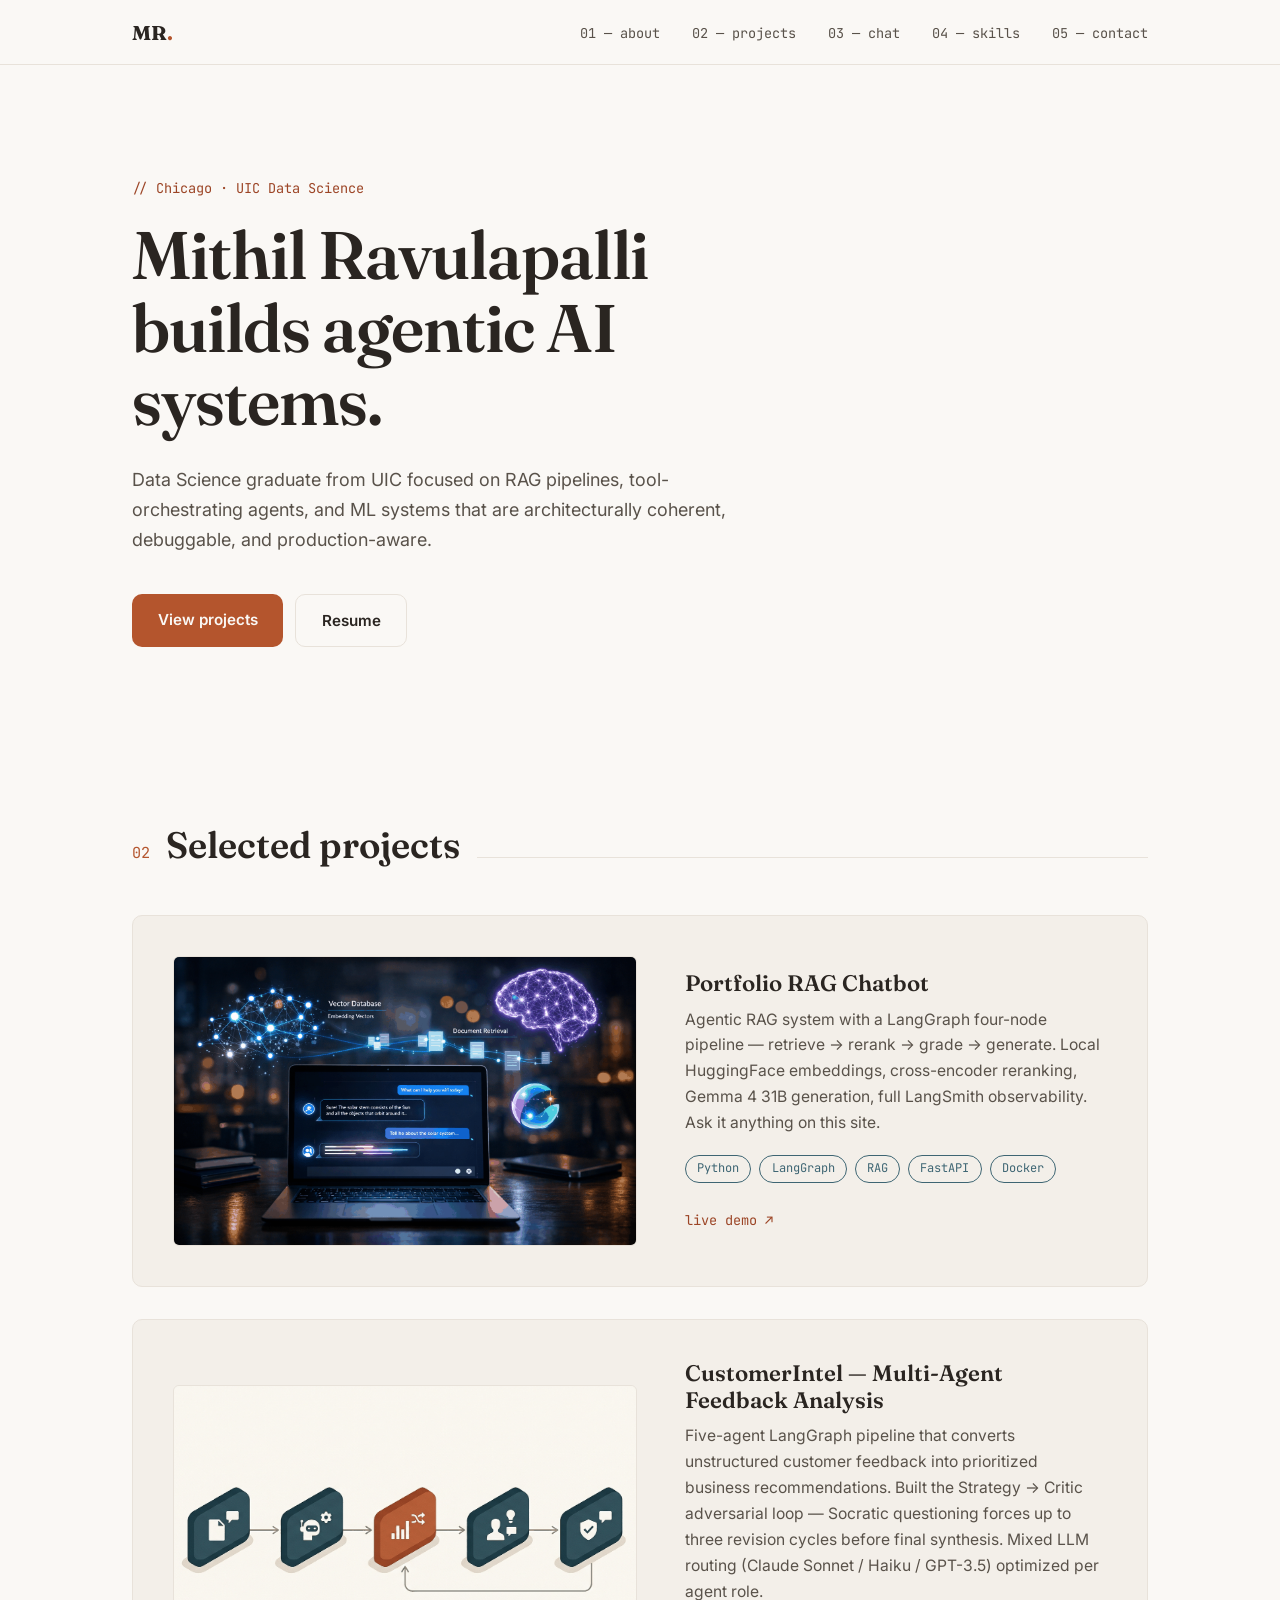
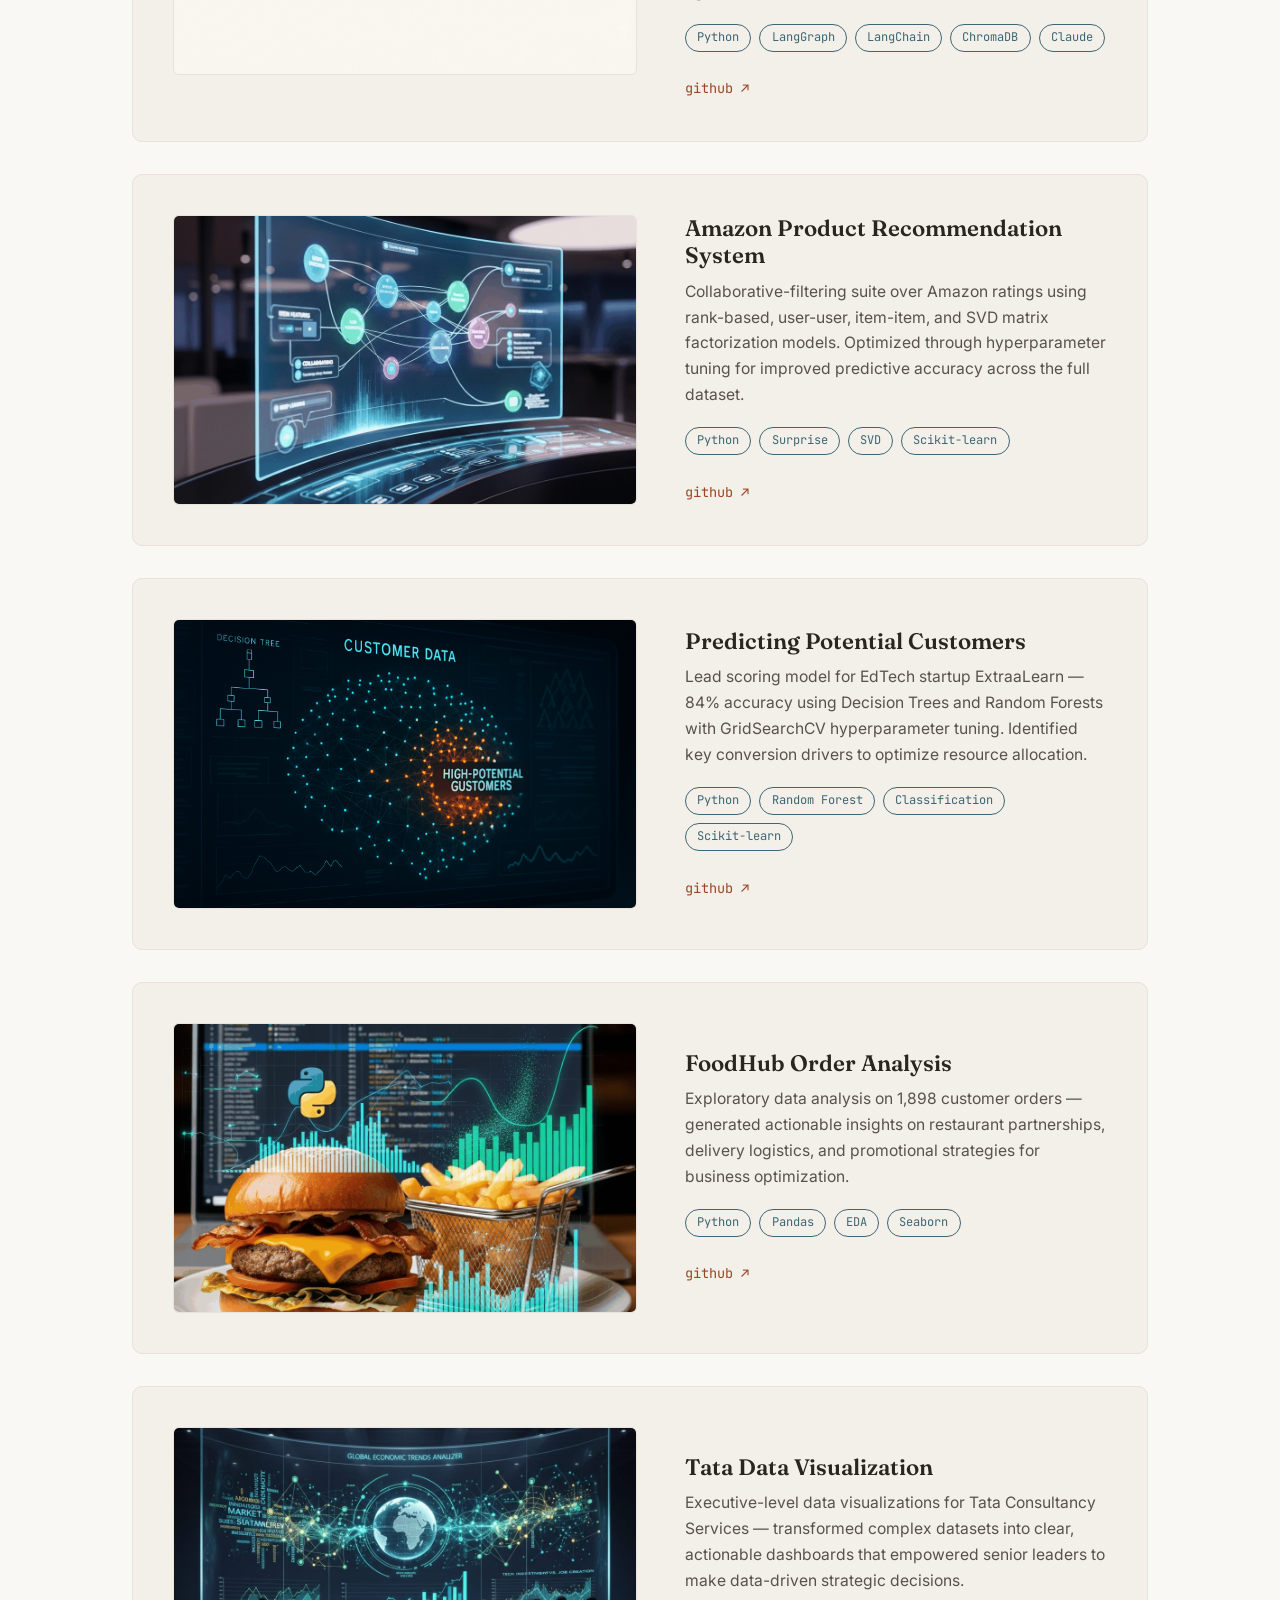
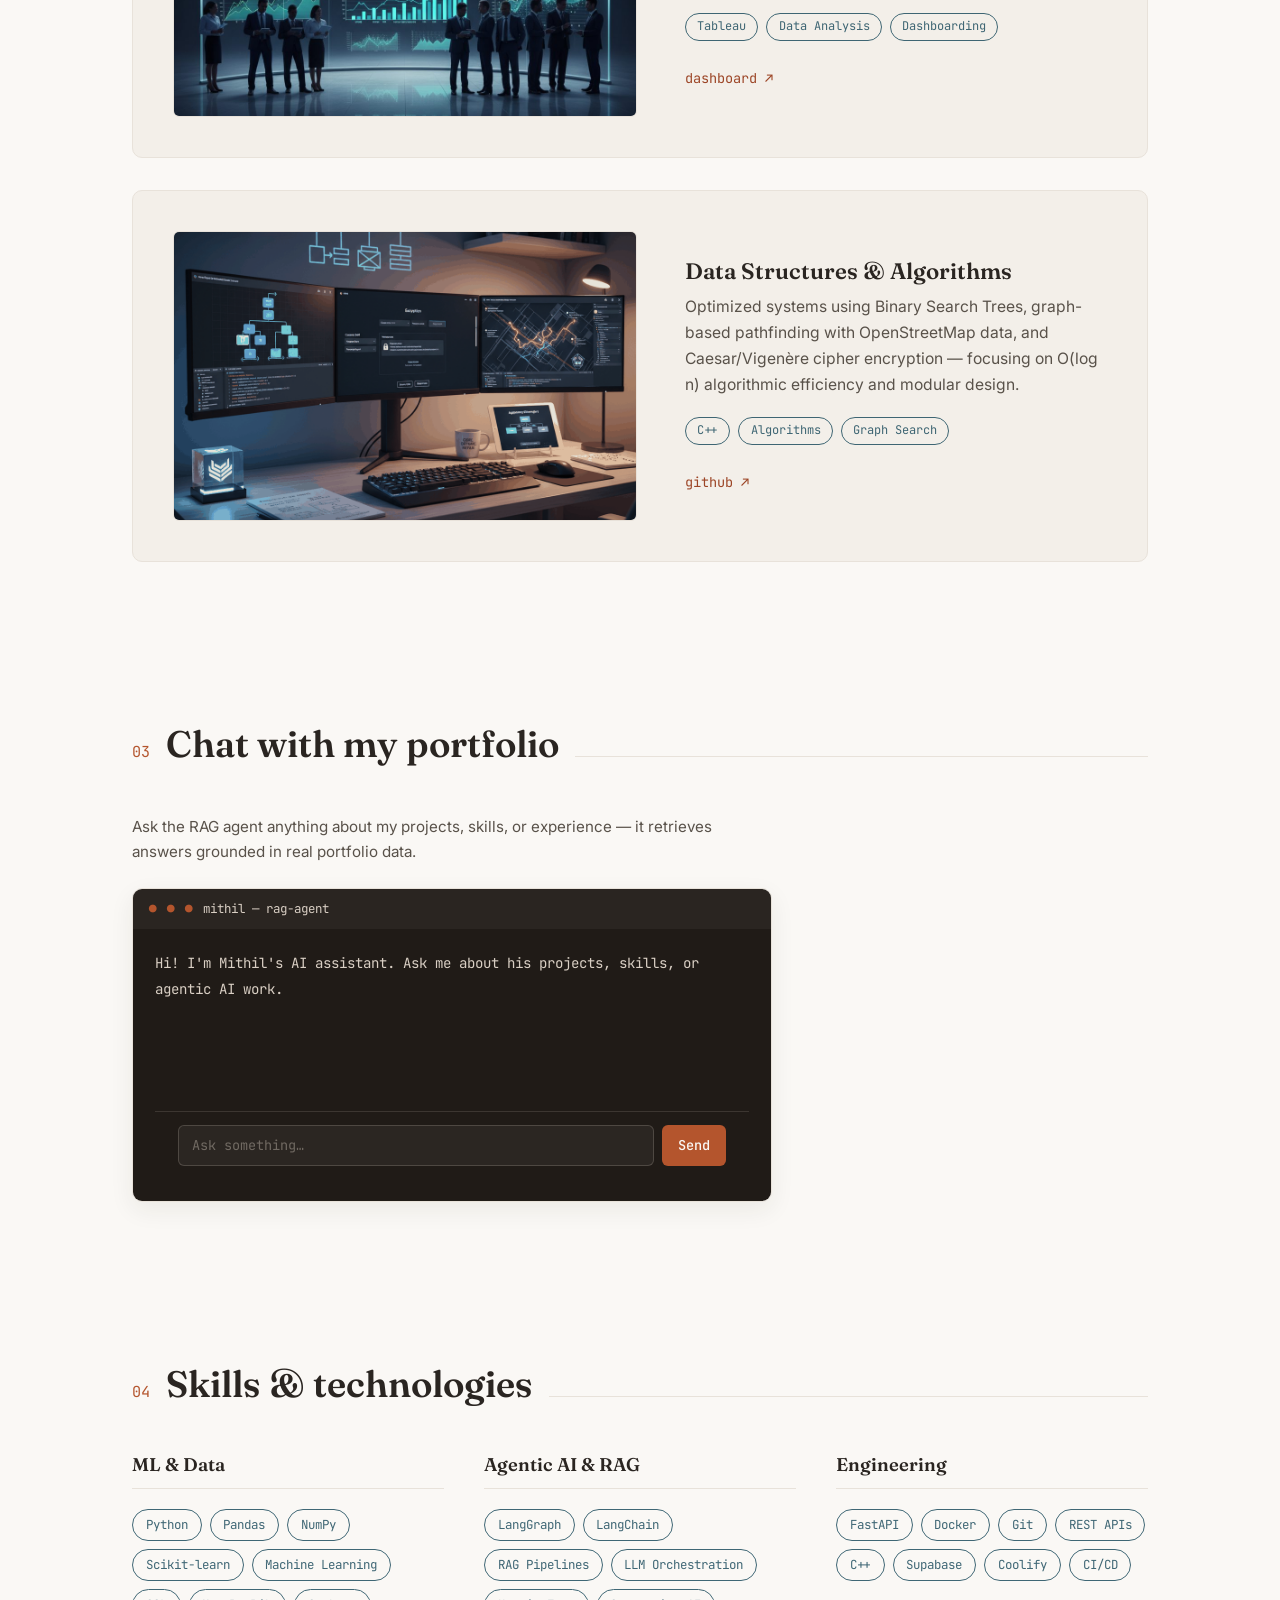
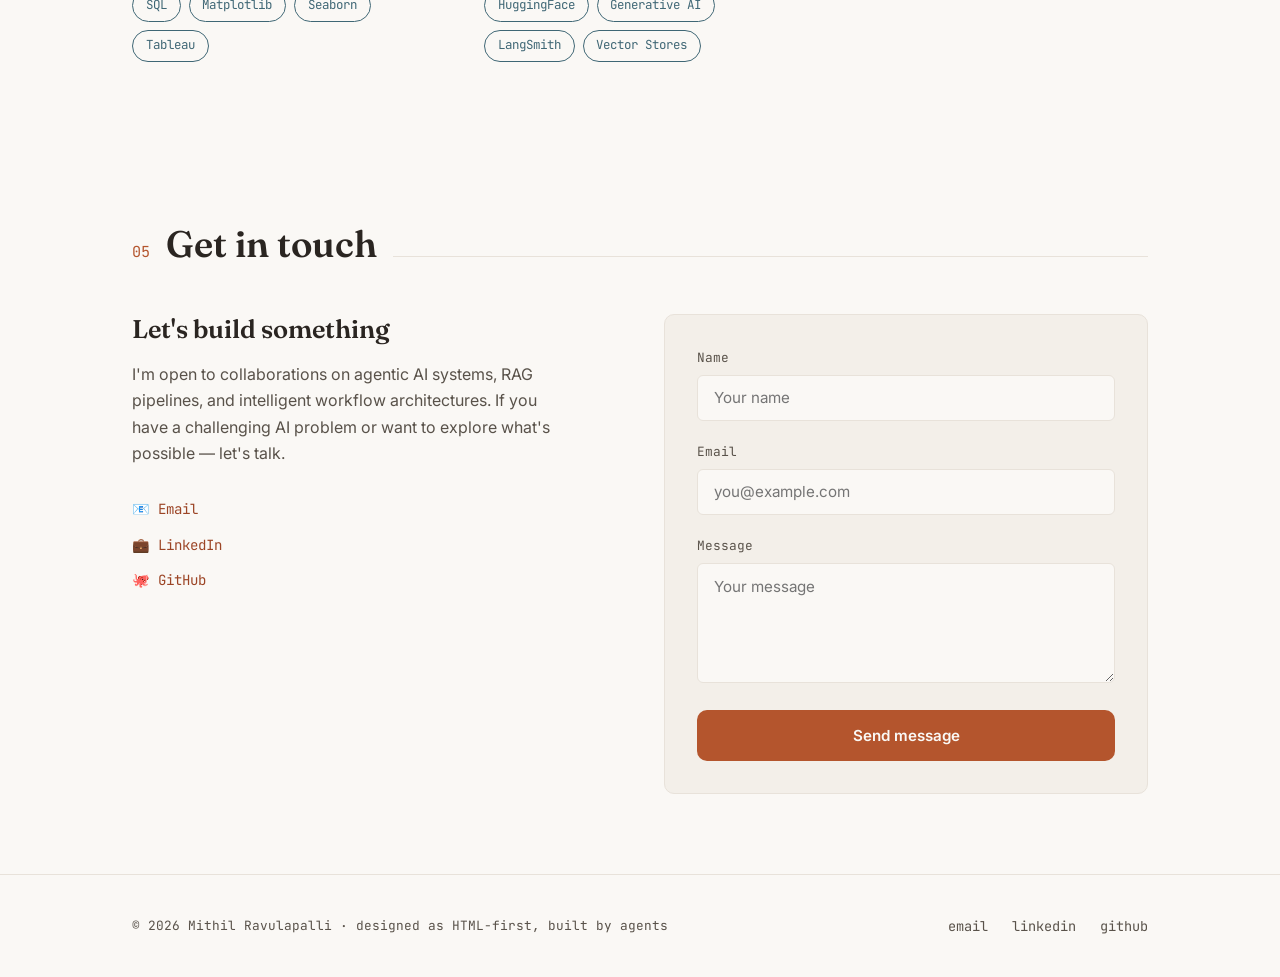
==== commit d4e2a42c: "update: minor portfolio changes" ====
--- a/index.html
+++ b/index.html
@@ -4,9 +4,9 @@
 <head>
     <meta charset="UTF-8">
     <meta name="viewport" content="width=device-width, initial-scale=1.0">
-    <title>Mithil Ravulapalli — Data Scientist & Agentic AI Engineer</title>
+    <title>Mithil Ravulapalli — Data Science Graduate & Agentic AI Builder</title>
     <meta name="description"
-        content="Portfolio of Mithil Ravulapalli — Data scientist building agentic AI systems, RAG pipelines, and ML workflows at UIC Chicago.">
+        content="Portfolio of Mithil Ravulapalli — Data Science graduate from UIC Chicago building agentic AI systems, RAG pipelines, and ML workflows.">
 
     <!-- Fonts: Fraunces (headings), Inter (body), JetBrains Mono (tech details) -->
     <link rel="preconnect" href="https://fonts.googleapis.com">
@@ -18,7 +18,7 @@
     <link rel="stylesheet" href="assets/css/style.css">
 
     <!-- Social sharing -->
-    <meta property="og:title" content="Mithil Ravulapalli — Data Scientist & Agentic AI Engineer">
+    <meta property="og:title" content="Mithil Ravulapalli — Data Science Graduate & Agentic AI Builder">
     <meta property="og:description"
         content="Portfolio of Mithil Ravulapalli — agentic AI systems, RAG pipelines, and ML workflows.">
     <meta property="og:type" content="website">
@@ -59,7 +59,7 @@
         <section class="hero" id="about">
             <span class="kicker">// Chicago · UIC Data Science</span>
             <h1>Mithil Ravulapalli builds agentic AI systems.</h1>
-            <p>Data scientist focused on RAG pipelines, tool-orchestrating agents, and ML systems
+            <p>Data Science graduate from UIC focused on RAG pipelines, tool-orchestrating agents, and ML systems
                 that are architecturally coherent, debuggable, and production-aware.</p>
             <div class="hero-buttons">
                 <a class="btn btn-primary" href="#projects">View projects</a>
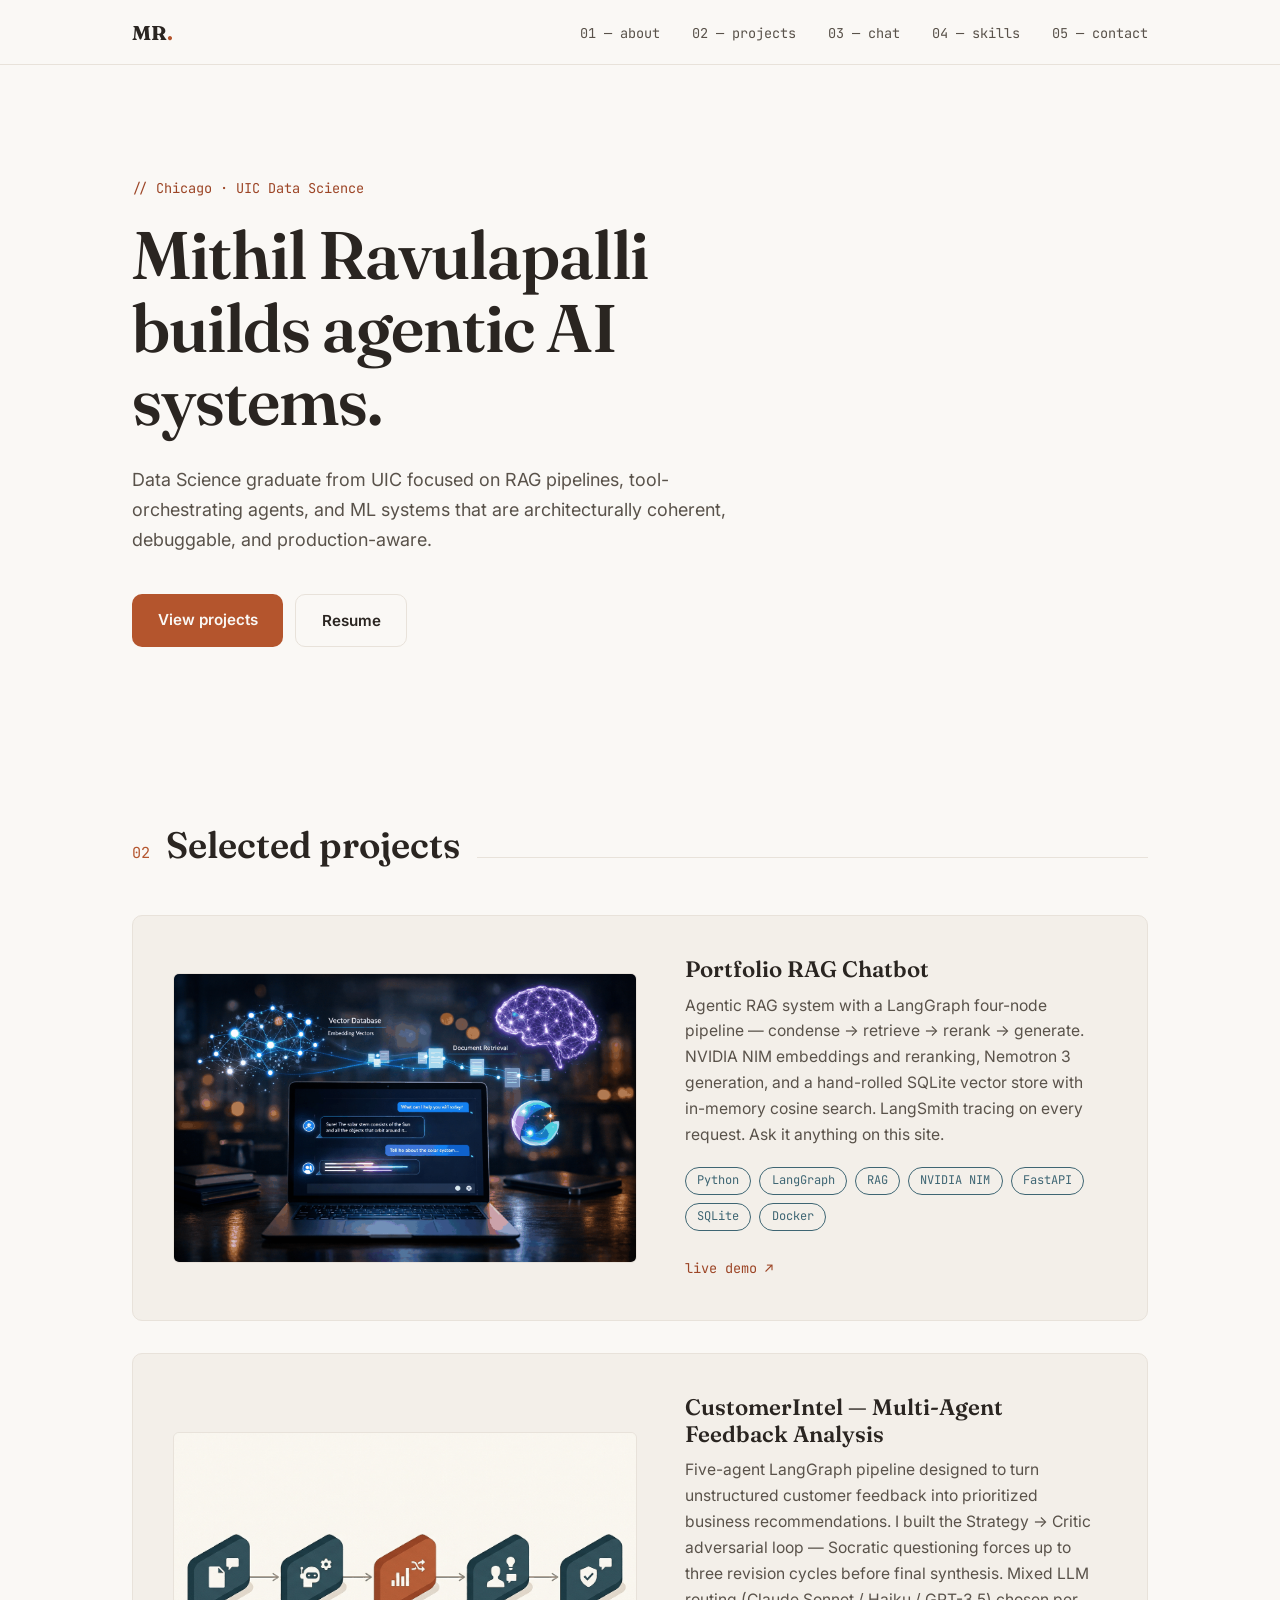
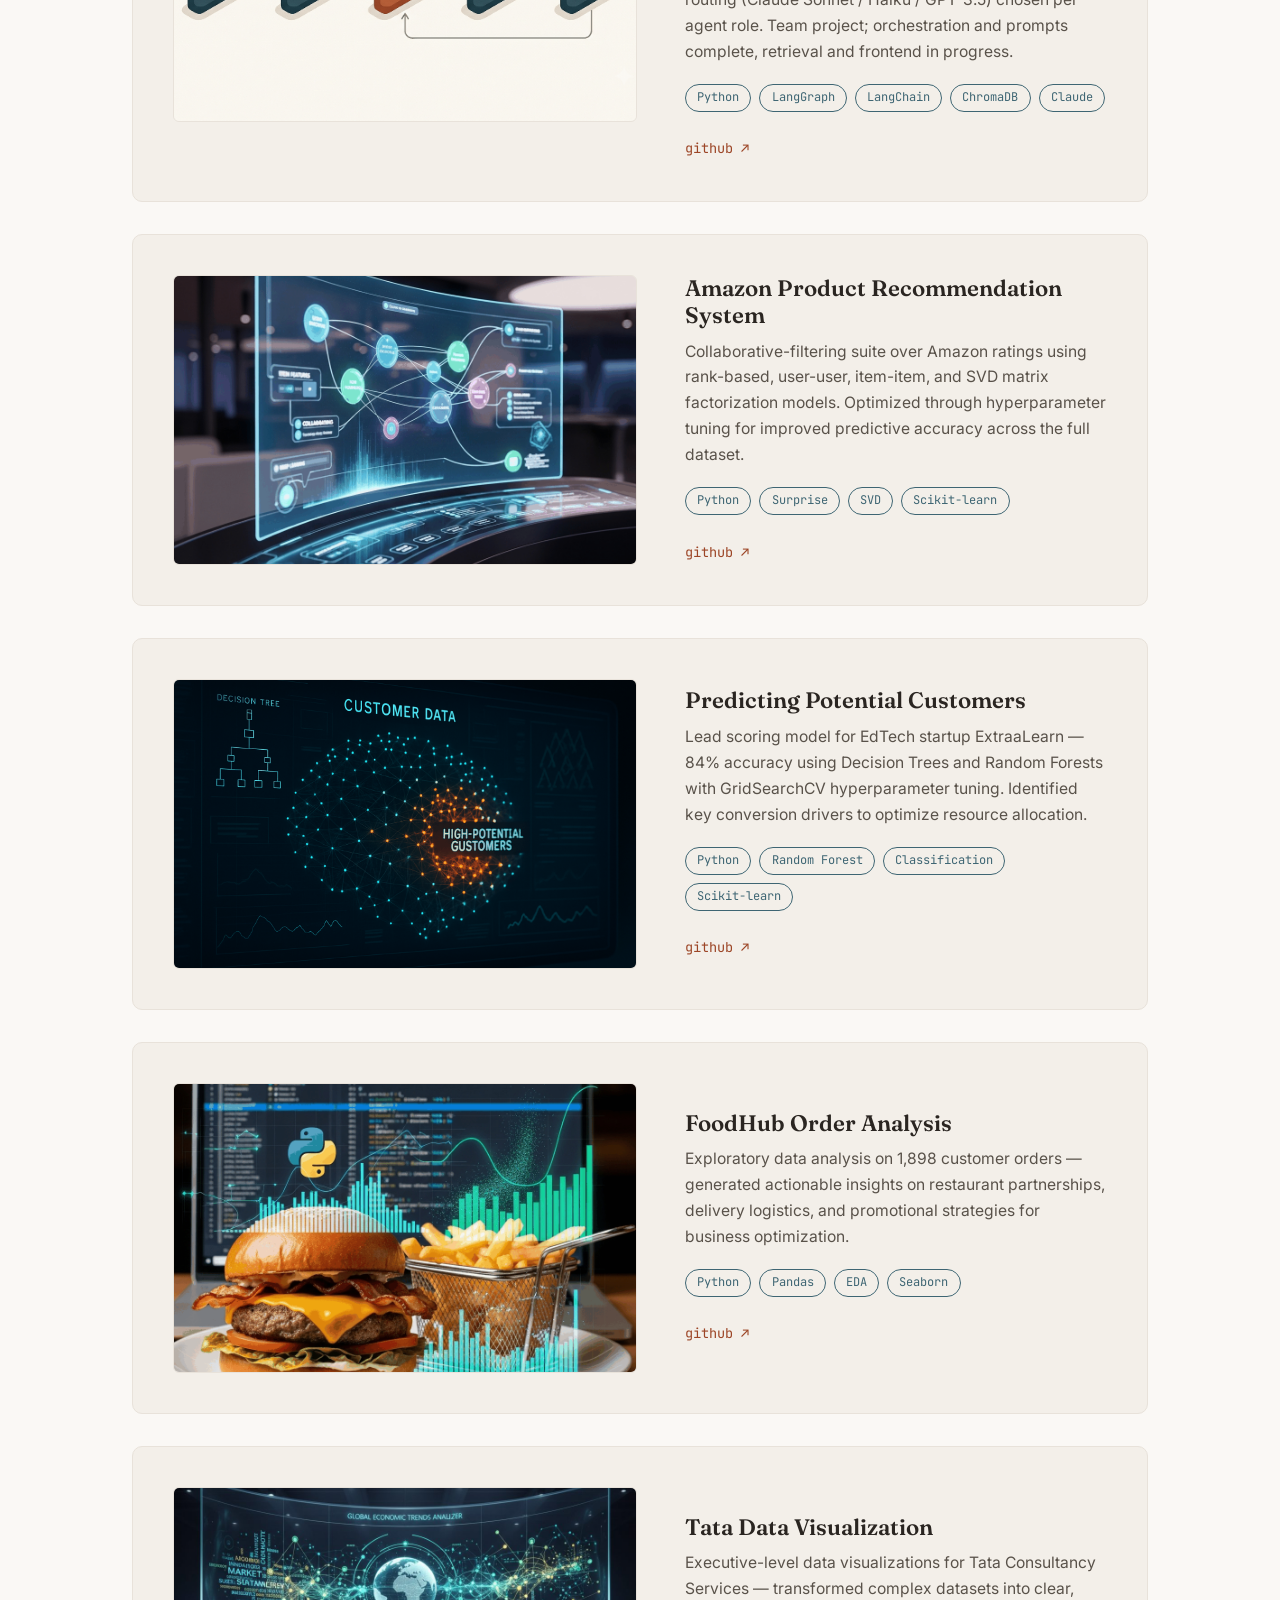
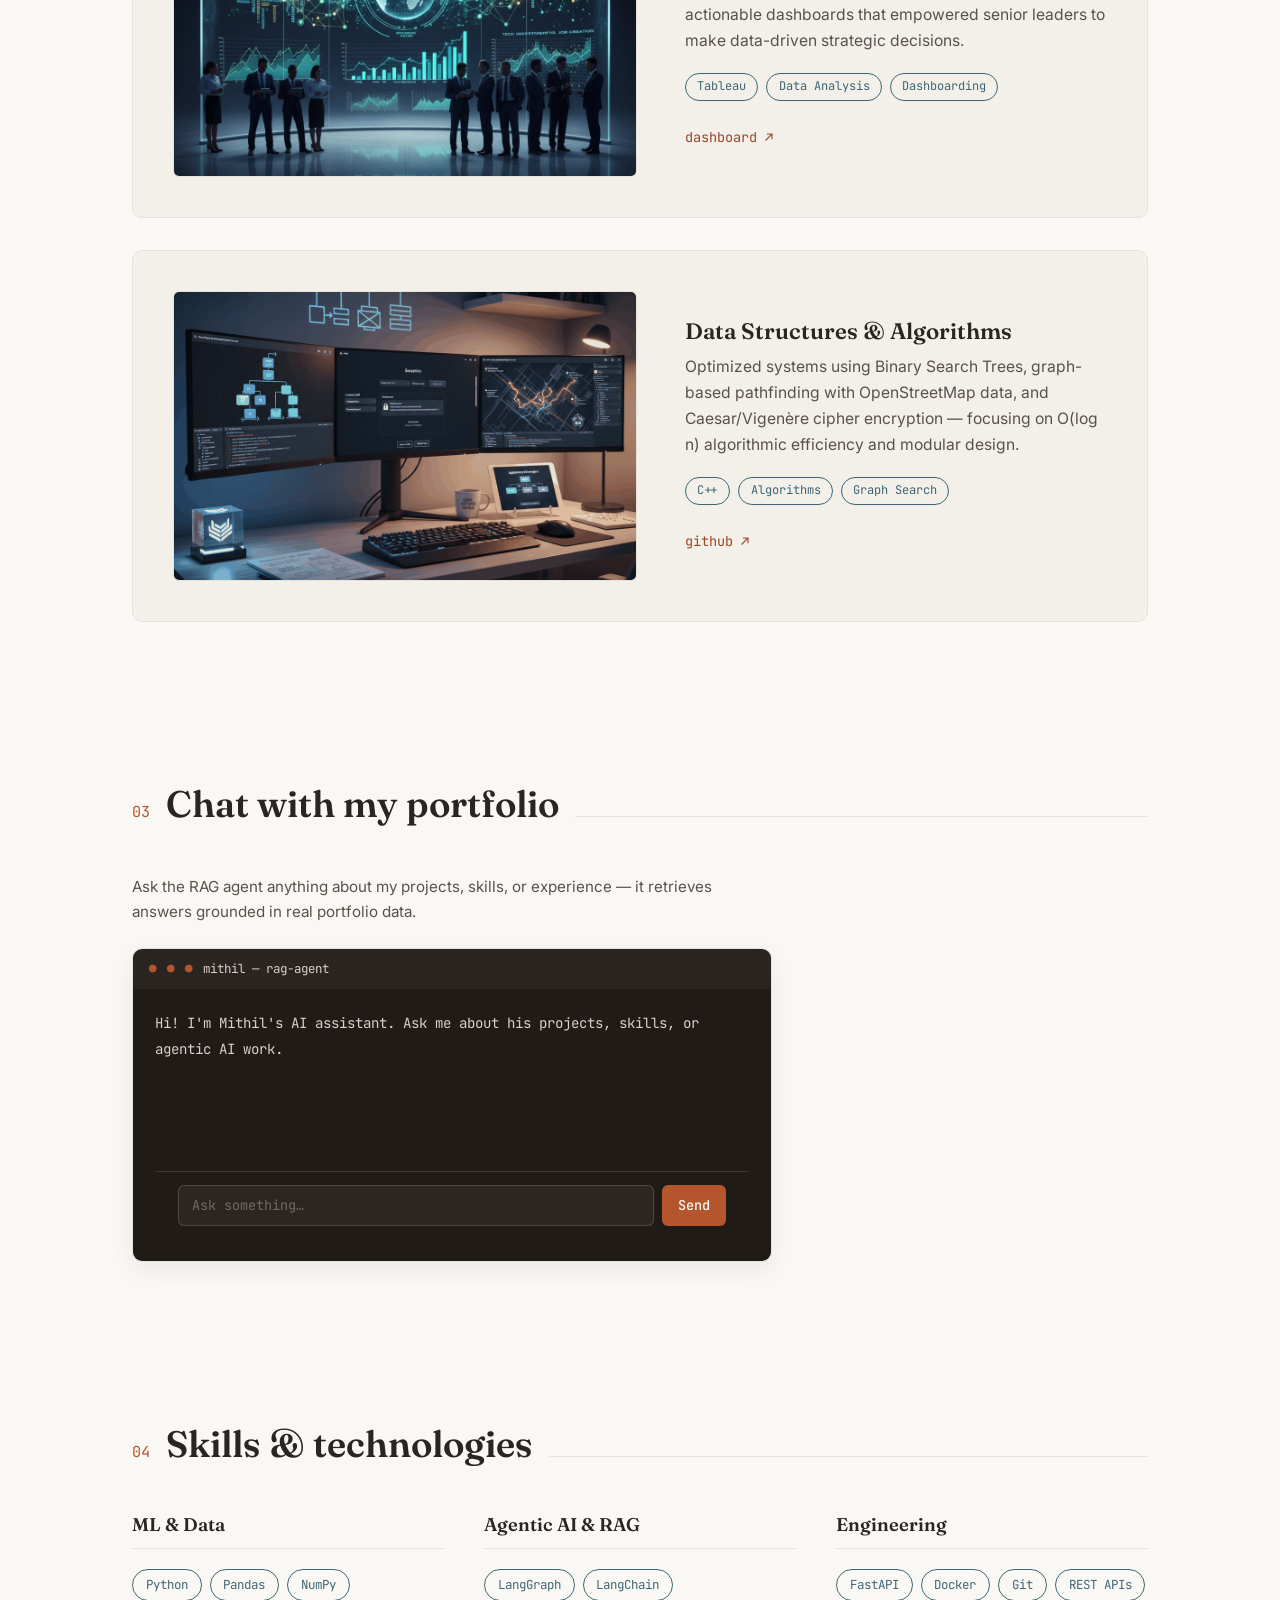
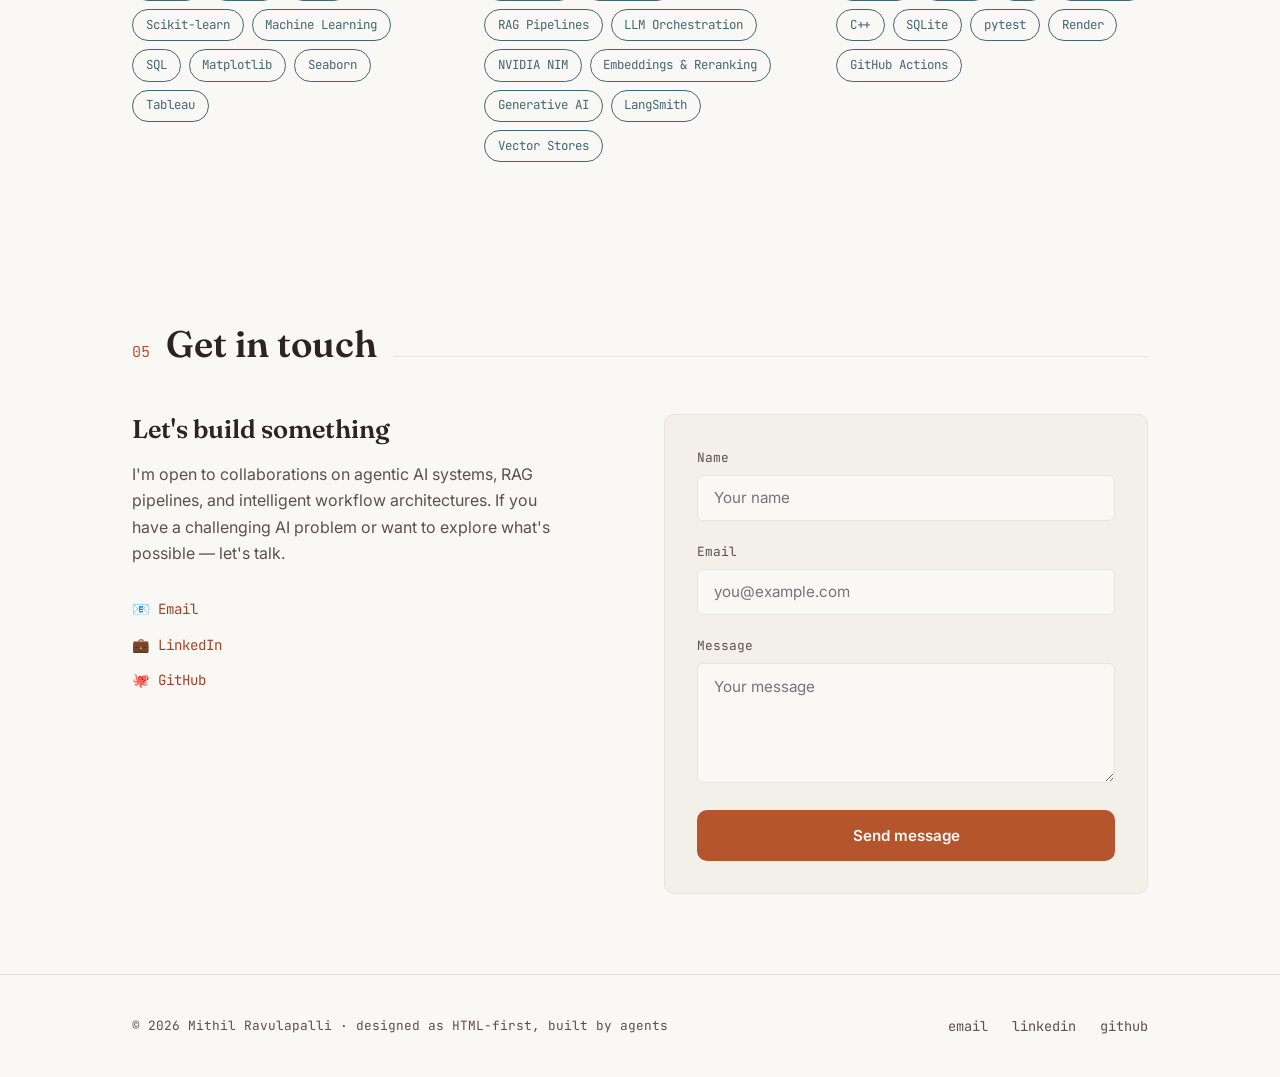
==== commit d99e8ed3: "Correct RAG stack references across site, docs, and resume The deployed backend migrated to NVIDIA N" ====
--- a/index.html
+++ b/index.html
@@ -83,14 +83,17 @@
                     </div>
                     <div>
                         <h3>Portfolio RAG Chatbot</h3>
-                        <p>Agentic RAG system with a LangGraph four-node pipeline — retrieve → rerank → grade →
-                            generate. Local HuggingFace embeddings, cross-encoder reranking, Gemma 4 31B generation,
-                            full LangSmith observability. Ask it anything on this site.</p>
+                        <p>Agentic RAG system with a LangGraph four-node pipeline — condense → retrieve → rerank →
+                            generate. NVIDIA NIM embeddings and reranking, Nemotron 3 generation, and a hand-rolled
+                            SQLite vector store with in-memory cosine search. LangSmith tracing on every request.
+                            Ask it anything on this site.</p>
                         <div class="chips">
                             <span class="chip">Python</span>
                             <span class="chip">LangGraph</span>
                             <span class="chip">RAG</span>
+                            <span class="chip">NVIDIA NIM</span>
                             <span class="chip">FastAPI</span>
+                            <span class="chip">SQLite</span>
                             <span class="chip">Docker</span>
                         </div>
                         <div class="links">
@@ -107,10 +110,11 @@
                     </div>
                     <div>
                         <h3>CustomerIntel — Multi-Agent Feedback Analysis</h3>
-                        <p>Five-agent LangGraph pipeline that converts unstructured customer feedback into prioritized
-                            business recommendations. Built the Strategy → Critic adversarial loop — Socratic
-                            questioning forces up to three revision cycles before final synthesis. Mixed LLM routing
-                            (Claude Sonnet / Haiku / GPT-3.5) optimized per agent role.</p>
+                        <p>Five-agent LangGraph pipeline designed to turn unstructured customer feedback into
+                            prioritized business recommendations. I built the Strategy → Critic adversarial loop —
+                            Socratic questioning forces up to three revision cycles before final synthesis. Mixed LLM
+                            routing (Claude Sonnet / Haiku / GPT-3.5) chosen per agent role. Team project; orchestration
+                            and prompts complete, retrieval and frontend in progress.</p>
                         <div class="chips">
                             <span class="chip">Python</span>
                             <span class="chip">LangGraph</span>
@@ -301,7 +305,8 @@
                         <span class="skill-chip">LangChain</span>
                         <span class="skill-chip">RAG Pipelines</span>
                         <span class="skill-chip">LLM Orchestration</span>
-                        <span class="skill-chip">HuggingFace</span>
+                        <span class="skill-chip">NVIDIA NIM</span>
+                        <span class="skill-chip">Embeddings &amp; Reranking</span>
                         <span class="skill-chip">Generative AI</span>
                         <span class="skill-chip">LangSmith</span>
                         <span class="skill-chip">Vector Stores</span>
@@ -315,9 +320,10 @@
                         <span class="skill-chip">Git</span>
                         <span class="skill-chip">REST APIs</span>
                         <span class="skill-chip">C++</span>
-                        <span class="skill-chip">Supabase</span>
-                        <span class="skill-chip">Coolify</span>
-                        <span class="skill-chip">CI/CD</span>
+                        <span class="skill-chip">SQLite</span>
+                        <span class="skill-chip">pytest</span>
+                        <span class="skill-chip">Render</span>
+                        <span class="skill-chip">GitHub Actions</span>
                     </div>
                 </div>
             </div>
